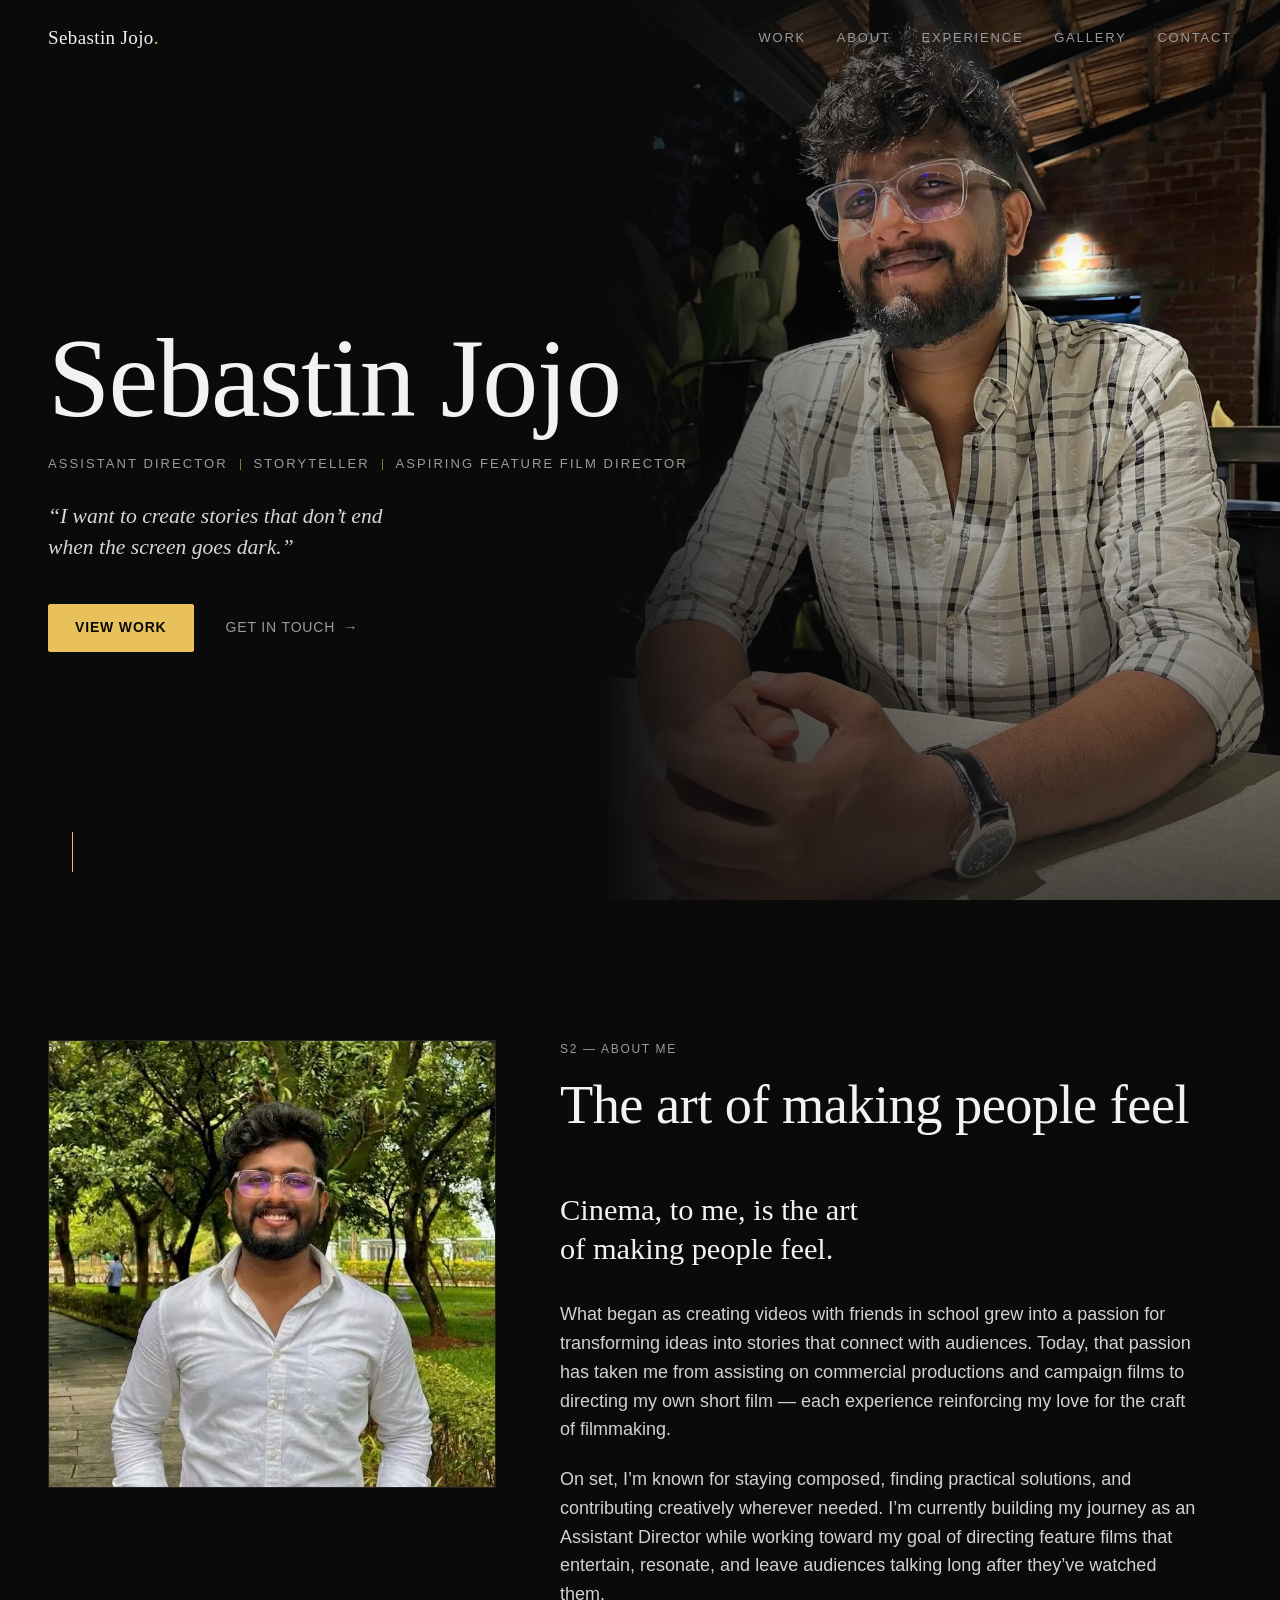
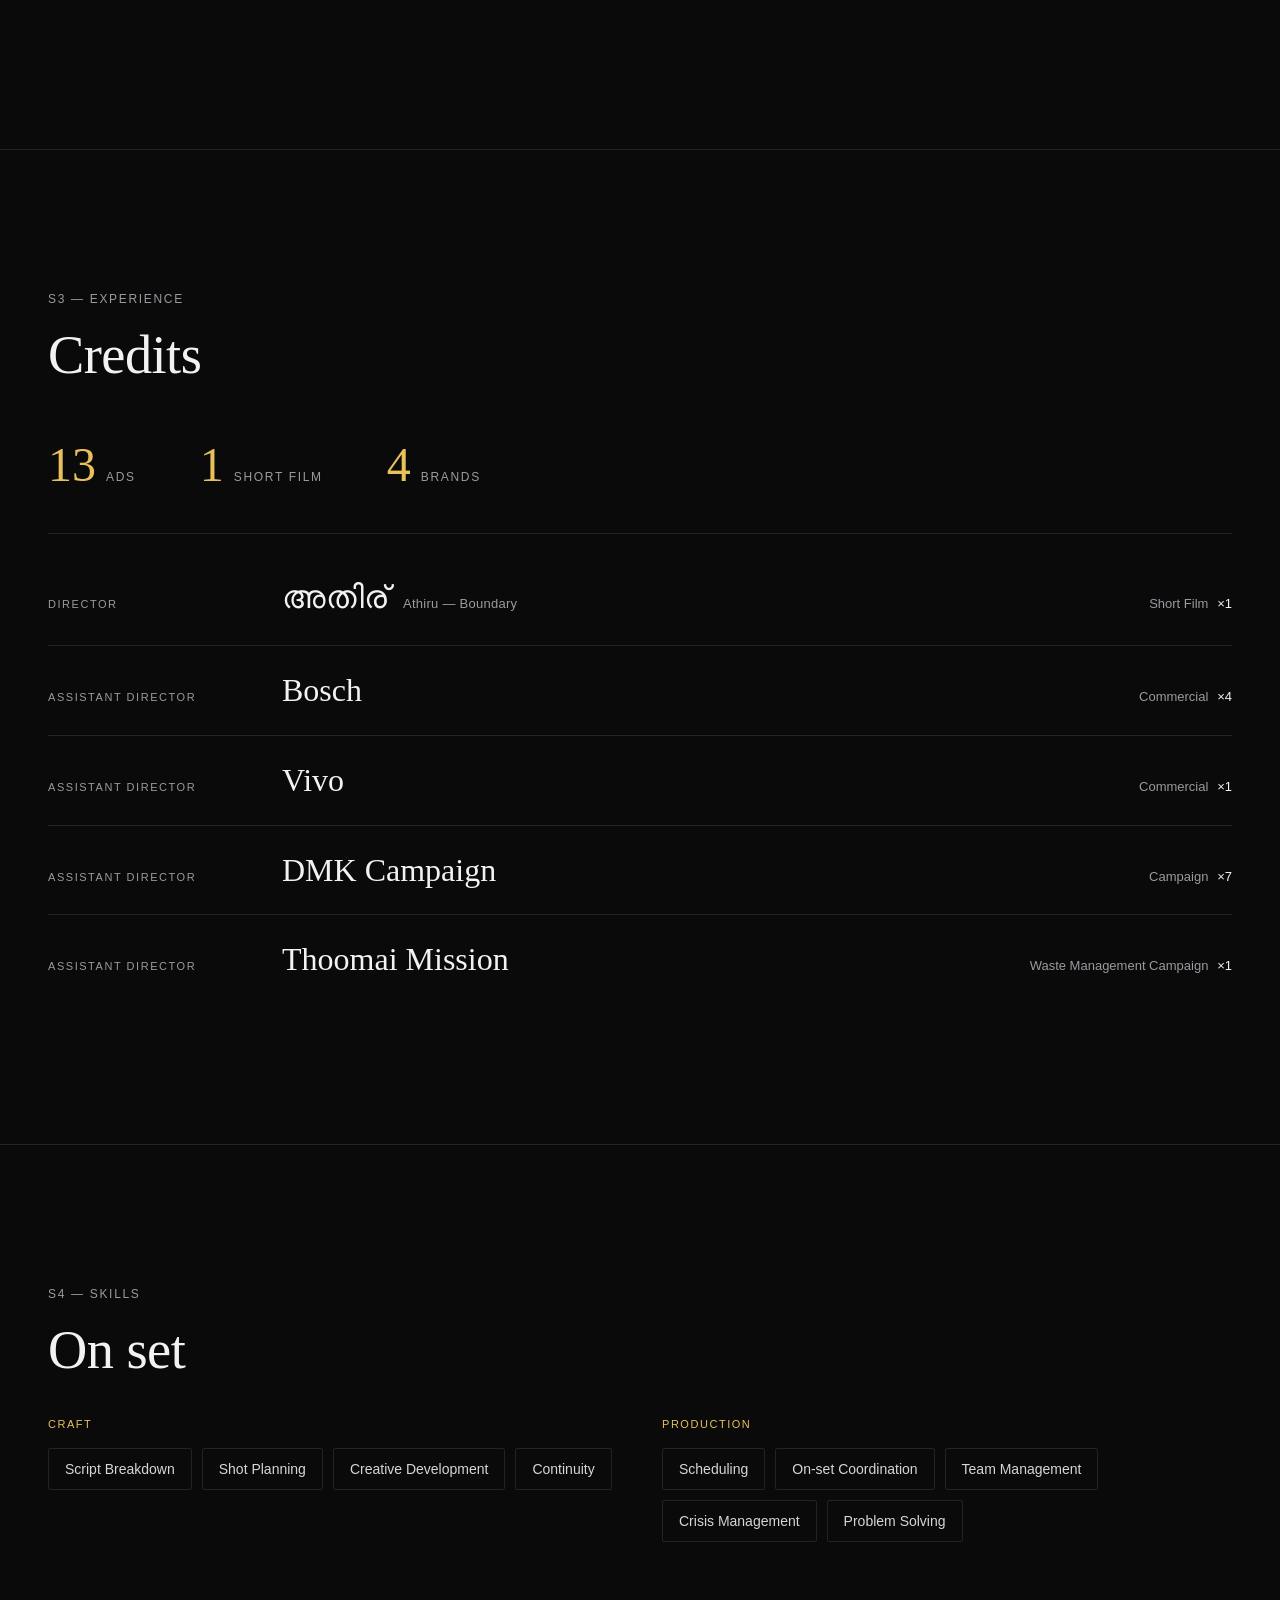
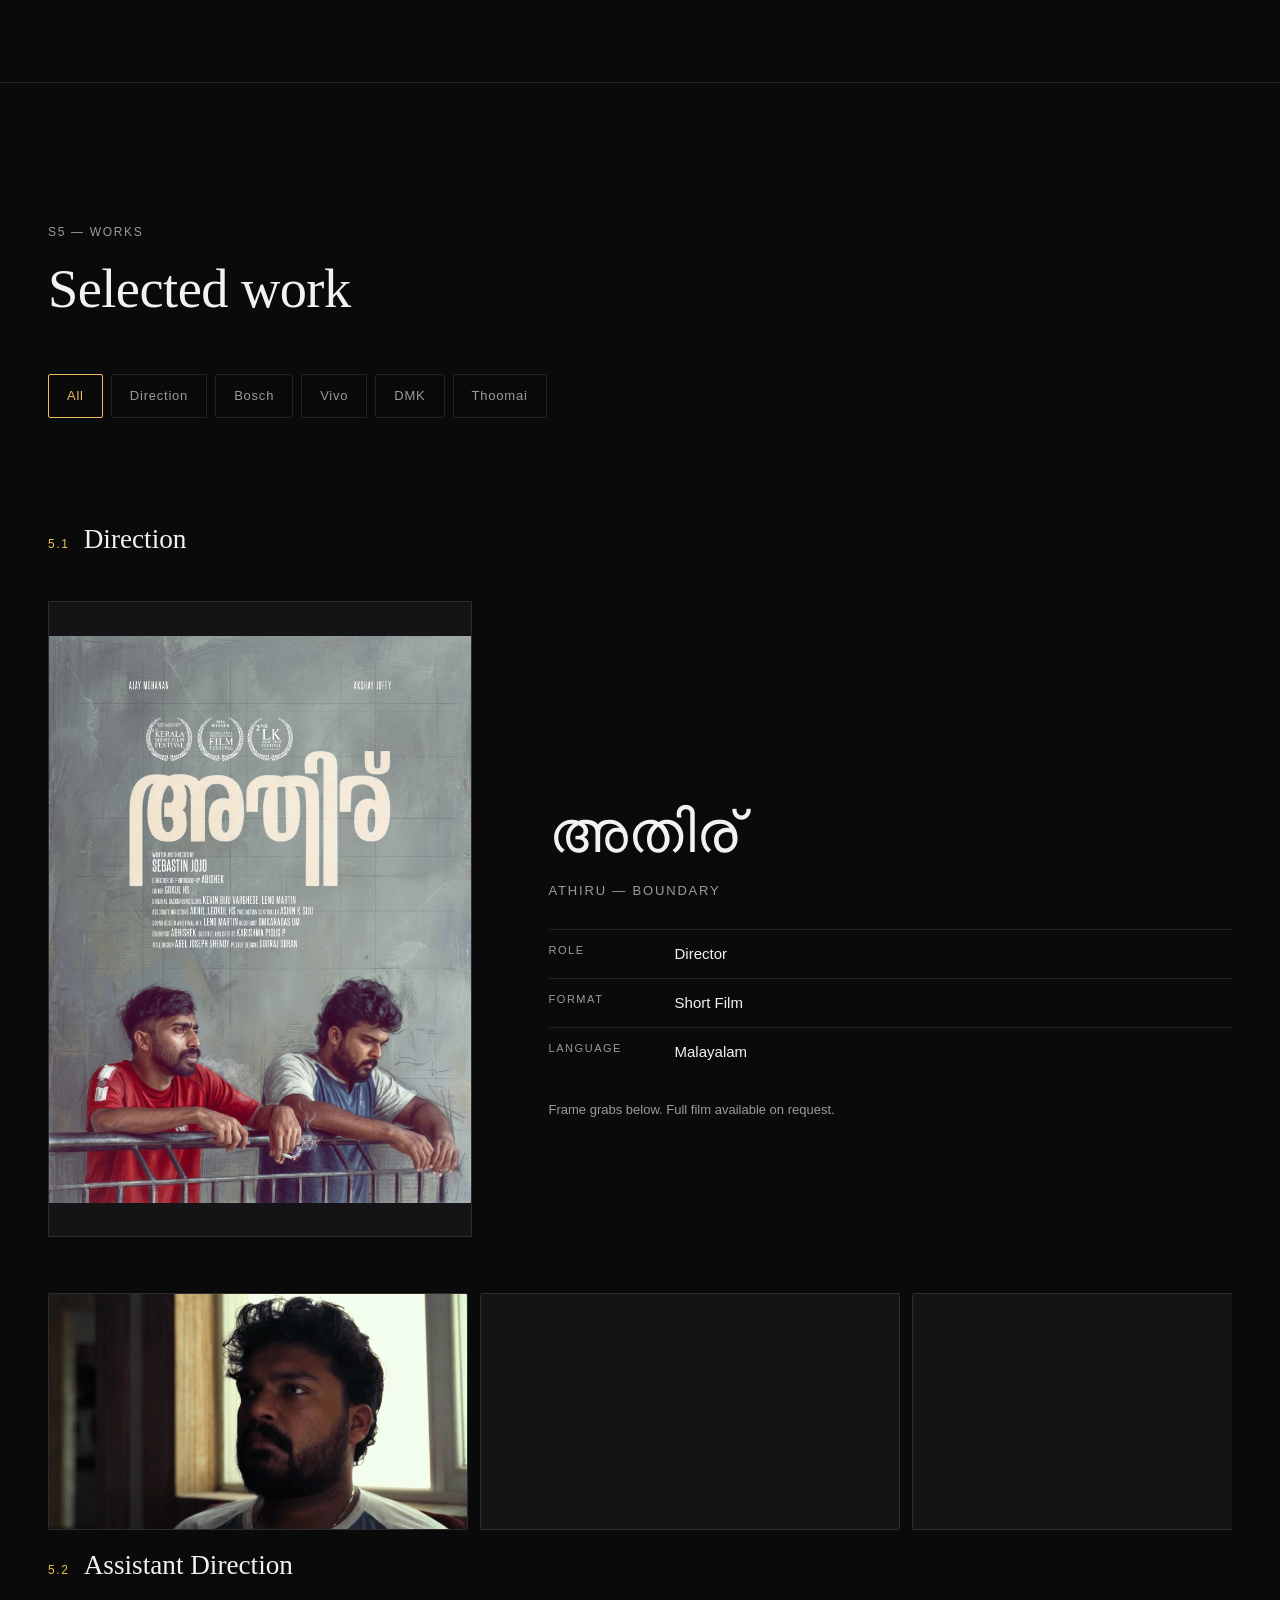
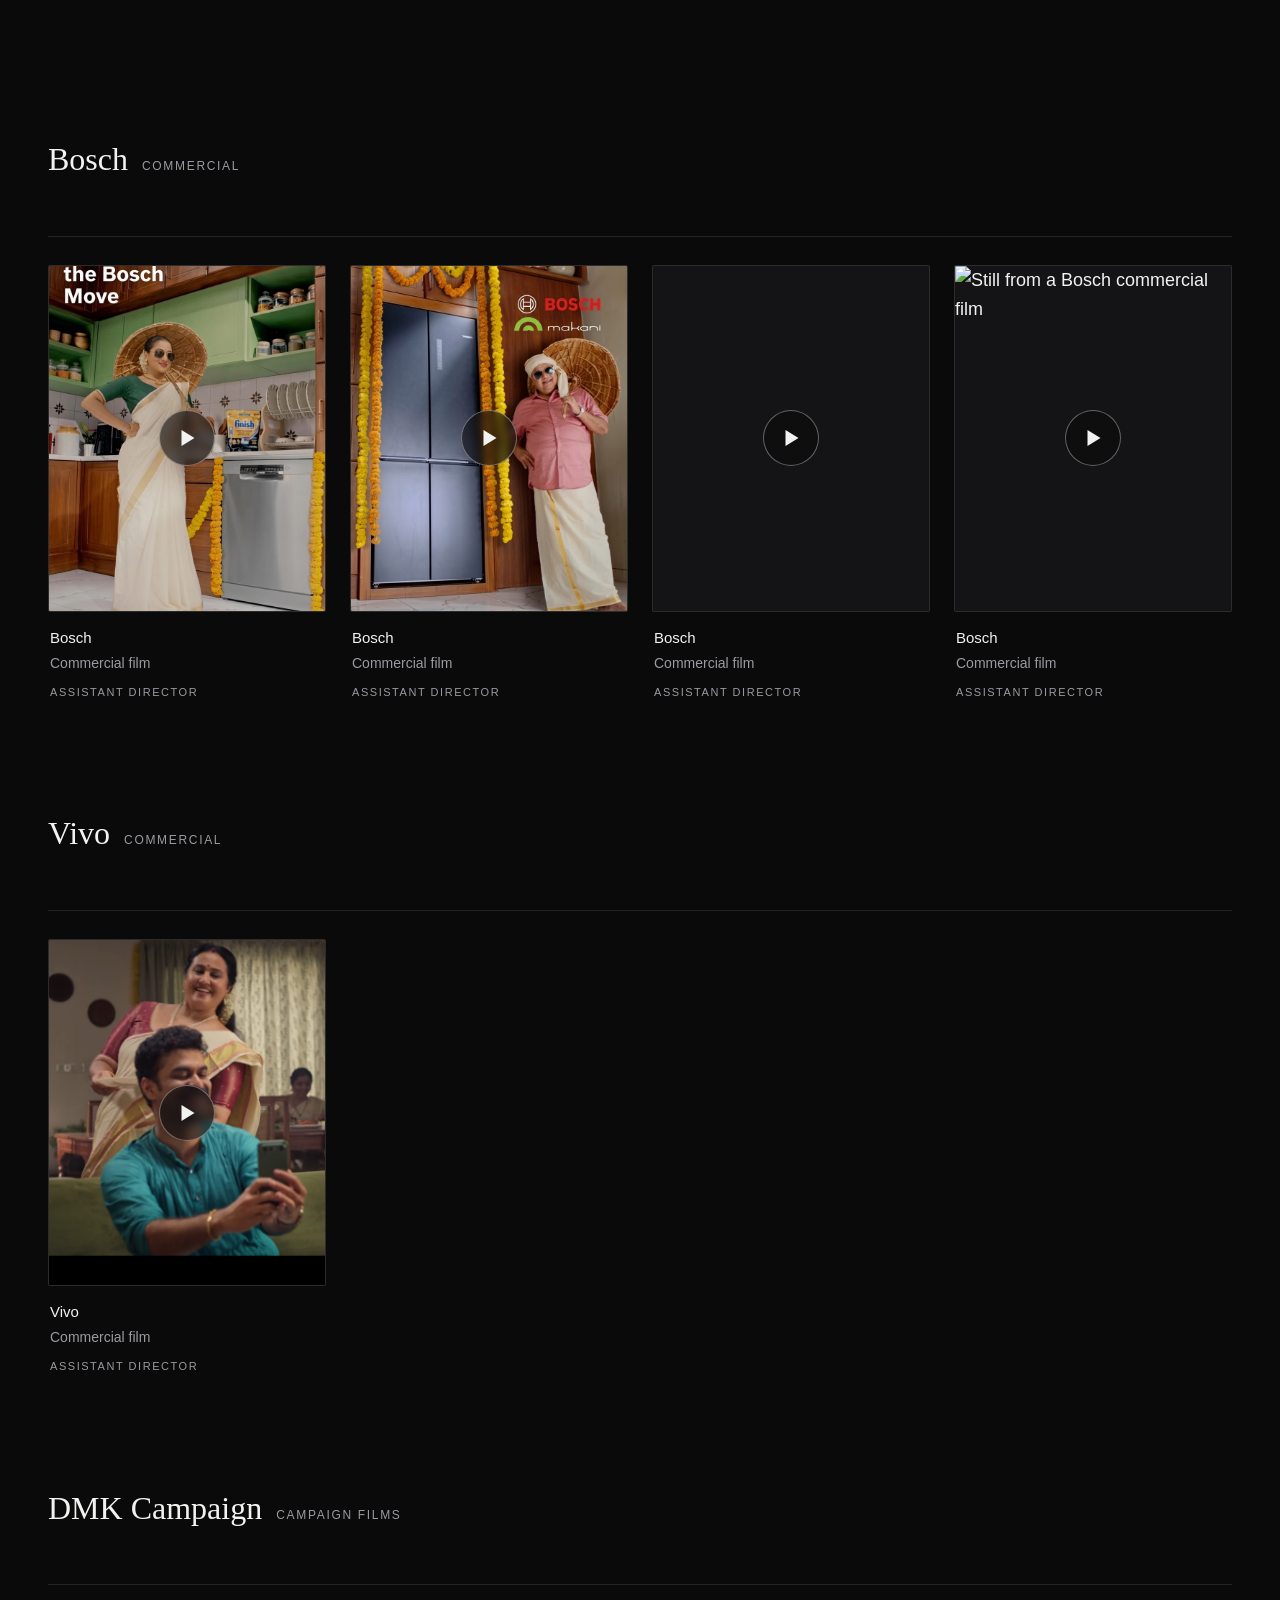
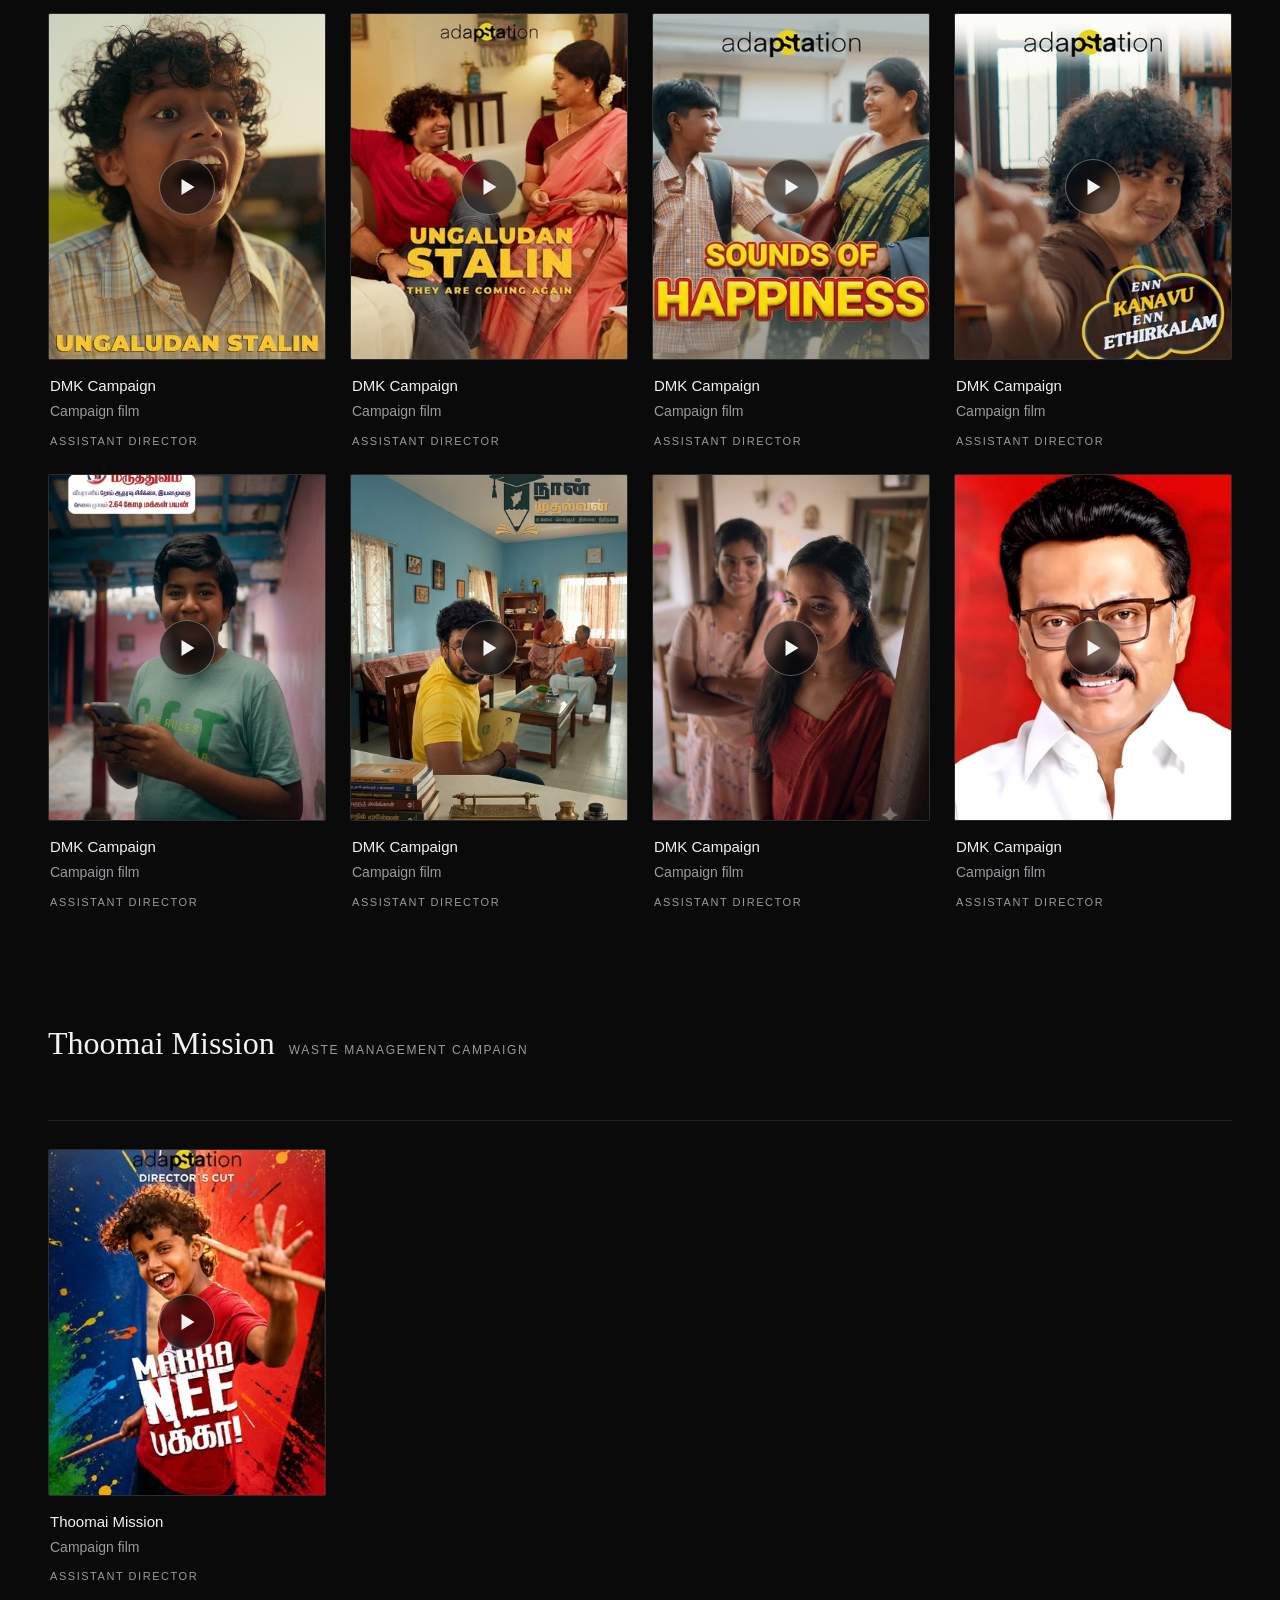
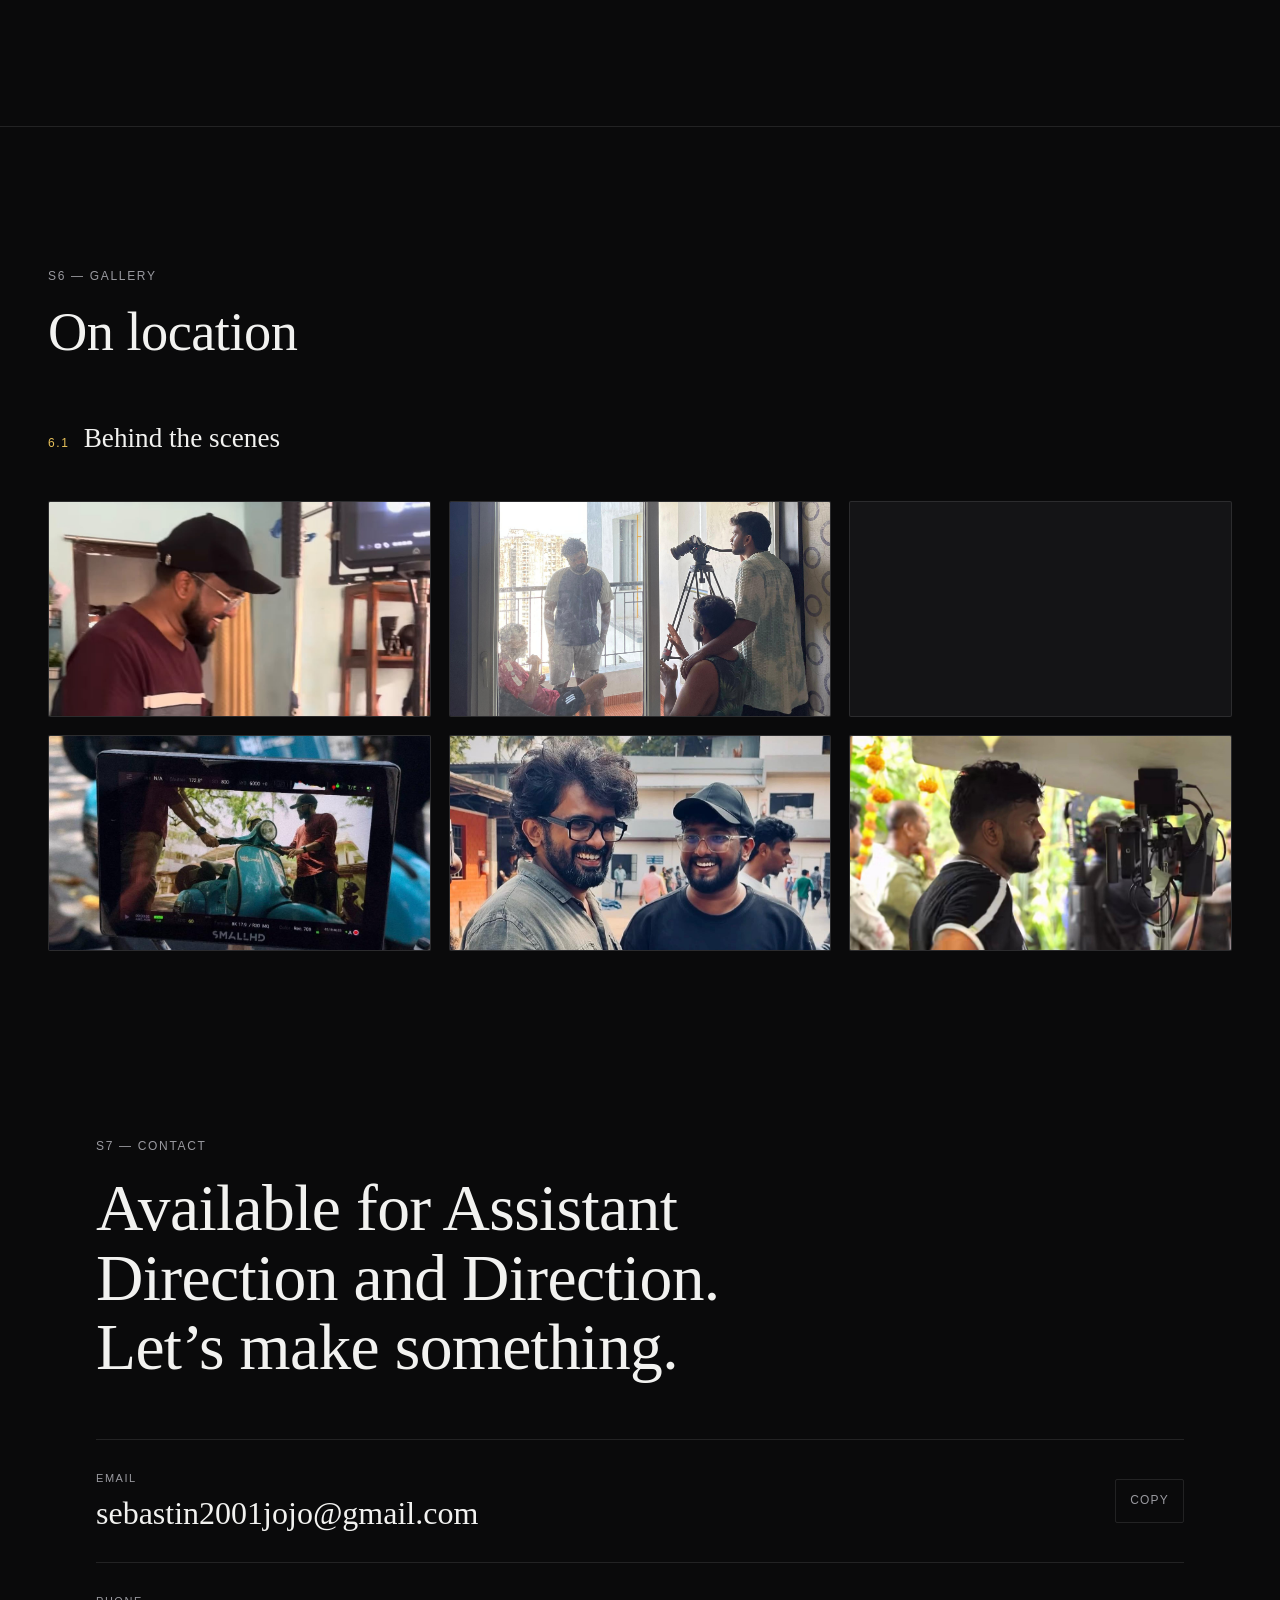
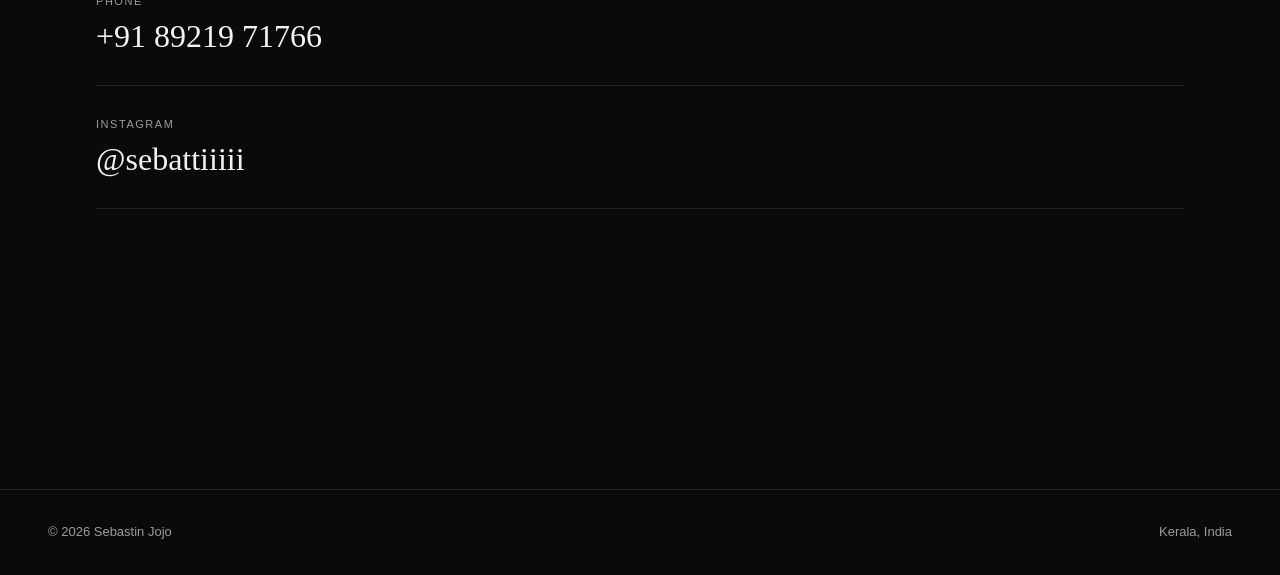
==== index.html @ 7d898984 "first commit" ====
<!DOCTYPE html>
<html lang="en" class="no-js">
<head>
<meta charset="utf-8">
<meta name="viewport" content="width=device-width, initial-scale=1">

<!-- ============================================================
     SEO + SHARING  (PRD §10)
     Replace https://sebastinjojo.com/ everywhere below once the
     domain is live (Q6). It appears in: canonical, og:url,
     twitter:url, JSON-LD url, and sitemap.xml.
     ============================================================ -->
<title>Sebastin Jojo — Assistant Director &amp; Filmmaker</title>
<meta name="description" content="Sebastin Jojo is an Assistant Director and storyteller. Commercial and campaign films for Bosch, Vivo, DMK and Thoomai Mission, plus the Malayalam short film Athiru.">
<link rel="canonical" href="https://sebastinjojo.com/">

<meta property="og:type" content="profile">
<meta property="og:title" content="Sebastin Jojo — Assistant Director &amp; Filmmaker">
<meta property="og:description" content="Assistant Director and storyteller. Commercials for Bosch and Vivo, campaign films for DMK and Thoomai Mission, and the short film Athiru.">
<meta property="og:url" content="https://sebastinjojo.com/">
<meta property="og:image" content="https://sebastinjojo.com/assets/og-image.jpg">
<meta property="og:image:width" content="1200">
<meta property="og:image:height" content="630">
<meta property="og:image:alt" content="Sebastin Jojo — Assistant Director, Storyteller, Aspiring Feature Film Director">
<meta property="og:locale" content="en_IN">
<meta property="profile:first_name" content="Sebastin">
<meta property="profile:last_name" content="Jojo">

<meta name="twitter:card" content="summary_large_image">
<meta name="twitter:title" content="Sebastin Jojo — Assistant Director &amp; Filmmaker">
<meta name="twitter:description" content="Assistant Director and storyteller. Commercials for Bosch and Vivo, campaign films for DMK and Thoomai Mission, and the short film Athiru.">
<meta name="twitter:image" content="https://sebastinjojo.com/assets/og-image.jpg">

<meta name="theme-color" content="#0A0A0B">
<link rel="icon" href="assets/favicon.svg" type="image/svg+xml">
<link rel="apple-touch-icon" href="assets/apple-touch-icon.png">

<!-- LCP: the hero portrait is preloaded in its smallest useful form.
     imagesrcset mirrors the <picture> below exactly. -->
<link rel="preload" as="image" type="image/avif"
      href="assets/img/hero/portrait-640.avif"
      imagesrcset="assets/img/hero/portrait-640.avif 640w, assets/img/hero/portrait-1000.avif 1000w, assets/img/hero/portrait-1280.avif 1280w"
      imagesizes="(min-width: 1024px) 52vw, 100vw"
      fetchpriority="high">

<!-- ============================================================
     CRITICAL CSS — first screen only (PRD §9).
     Everything else lives in css/style.css and is loaded without
     blocking render. Do not add page styling here.
     ============================================================ -->
<style>
:root{
  --bg:#0A0A0B; --surface:#141416; --text:#F2F2F0; --text-muted:#8A8A8F;
  --accent:#E8C15A; --rule:rgba(255,255,255,.10); --radius:2px;
  --gutter:clamp(20px,5vw,48px); --maxw:1320px; --header-h:64px;
  --font-display:"Iowan Old Style","Palatino Linotype","Palatino",P052,Georgia,"Times New Roman",serif;
  --font-body:-apple-system,BlinkMacSystemFont,"Segoe UI",Roboto,"Helvetica Neue",Arial,sans-serif;
  --font-ml:"Noto Sans Malayalam","Manjari","Nirmala UI","Malayalam Sangam MN",sans-serif;
  --ease:cubic-bezier(.16,1,.3,1);
}
@media (min-width:1024px){ :root{ --header-h:76px; } }
*,*::before,*::after{box-sizing:border-box}
html{-webkit-text-size-adjust:100%;scroll-behavior:smooth}
body{margin:0;background:var(--bg);color:var(--text);font-family:var(--font-body);
  font-size:17px;line-height:1.6;-webkit-font-smoothing:antialiased;overflow-x:hidden}
@media (min-width:1024px){body{font-size:18px}}
img{display:block;max-width:100%;height:auto}
a{color:inherit}
h1,h2,h3,p,figure,ul,ol{margin:0}
:where(a,button,summary,[tabindex]):focus-visible{outline:2px solid var(--accent);outline-offset:2px;border-radius:var(--radius)}
.container{width:100%;max-width:var(--maxw);margin-inline:auto;padding-inline:var(--gutter)}
.skip{position:absolute;left:-9999px;top:0;z-index:100;background:var(--accent);color:#000;
  padding:12px 18px;font-weight:600}
.skip:focus{left:8px;top:8px}

.site-header{position:fixed;inset:0 0 auto;z-index:60;height:var(--header-h);
  display:flex;align-items:center;transition:background-color .3s var(--ease),border-color .3s var(--ease)}
.site-header::after{content:"";position:absolute;inset:auto 0 0;height:1px;background:transparent;transition:background-color .3s var(--ease)}
.site-header.is-stuck{background:rgba(10,10,11,.78);-webkit-backdrop-filter:blur(14px);backdrop-filter:blur(14px)}
.site-header.is-stuck::after{background:var(--rule)}
.site-header .container{display:flex;align-items:center;justify-content:space-between;gap:16px}
.brand{font-family:var(--font-display);font-size:19px;letter-spacing:.02em;text-decoration:none;
  white-space:nowrap;display:inline-flex;align-items:center;min-height:44px}
.brand span{color:var(--accent)}
.nav__list{display:none}
.nav-toggle{display:inline-flex;align-items:center;justify-content:center;width:44px;height:44px;
  margin-right:-10px;background:none;border:0;color:inherit;cursor:pointer}
.nav-toggle rect{fill:currentColor;transition:transform .3s var(--ease),opacity .2s linear;transform-origin:center}
@media (min-width:768px){
  .nav-toggle{display:none}
  .nav__list{display:flex;gap:clamp(18px,2.4vw,36px);list-style:none;padding:0}
  /* padding-block gives a 44px touch target on tablets without
     changing how the link looks */
  .nav__link{position:relative;display:inline-flex;align-items:center;min-height:44px;
    text-decoration:none;font-size:13px;letter-spacing:.14em;
    text-transform:uppercase;color:var(--text-muted);padding:13px 0;transition:color .25s var(--ease)}
  .nav__link:hover,.nav__link.is-active{color:var(--text)}
  .nav__link::after{content:"";position:absolute;left:0;right:0;bottom:11px;height:1px;
    background:var(--accent);transform:scaleX(0);transform-origin:left;transition:transform .3s var(--ease)}
  .nav__link.is-active::after{transform:scaleX(1)}
}

.hero{position:relative;isolation:isolate}
.hero__media{position:absolute;inset:0;z-index:-1;overflow:hidden}
.hero__media img{width:100%;height:100%;object-fit:cover;object-position:52% 16%}
.hero__scrim{position:absolute;inset:0;
  background:linear-gradient(to bottom,rgba(10,10,11,.72) 0%,rgba(10,10,11,.30) 34%,rgba(10,10,11,.86) 74%,var(--bg) 100%)}
.hero__inner{position:relative;min-height:100vh;min-height:100svh;
  display:flex;flex-direction:column;justify-content:flex-end;
  padding-block:calc(var(--header-h) + 40px) clamp(84px,16vh,132px)}
/* The vh term caps the name on short viewports — 11vw of a landscape phone
   is ~93px, which pushes the CTAs off the bottom of a 390px-tall screen. */
.hero__name{font-family:var(--font-display);font-weight:400;line-height:.98;
  font-size:clamp(2.75rem,min(11vw,15vh),7rem);letter-spacing:-.015em;text-wrap:balance}
/* Three roles do not fit on one line inside the hero's text column at most
   widths, and a wrapped separator always looks like a mistake. So they stack
   as a title card until there is genuinely room for the inline rules. */
.hero__role{margin-top:20px;font-size:clamp(11px,2.6vw,13px);letter-spacing:.16em;
  text-transform:uppercase;color:var(--text-muted);
  display:flex;flex-direction:column;gap:.45em}
.hero__role span{display:inline-flex;align-items:center;white-space:nowrap}
@media (min-width:1200px){
  .hero__role{flex-direction:row;align-items:center;gap:.95em}
  .hero__role span + span::before{content:"";width:1px;height:.9em;
    background:var(--accent);opacity:.6;margin-right:.95em}
}
.hero__quote{margin-top:26px;max-width:34ch;font-family:var(--font-display);font-style:italic;
  font-size:clamp(1.05rem,3.4vw,1.35rem);line-height:1.45;color:rgba(242,242,240,.88)}
/* The full-bleed treatment above needs a tall viewport — cropping a 3:4
   portrait into a short landscape box lands on the dark ceiling and the hero
   reads as a black screen. So the two-column split takes over whenever the
   viewport is landscape-ish, not only at desktop widths. */
@media (min-width:1024px), (min-width:640px) and (min-aspect-ratio:1/1){
  .hero__media{left:47%;top:0;bottom:0;right:0}
  .hero__media img{object-position:50% 12%}
  .hero__scrim{background:linear-gradient(to right,var(--bg) 0%,rgba(10,10,11,.55) 18%,rgba(10,10,11,0) 62%),
    linear-gradient(to bottom,rgba(10,10,11,.55) 0%,rgba(10,10,11,0) 30%,rgba(10,10,11,.75) 100%)}
  .hero__inner{justify-content:center;padding-block:var(--header-h) 0}
  .hero__text{max-width:min(46vw,640px)}
}
/* Landscape phones: tighten the vertical rhythm so the CTAs stay on screen */
@media (max-height:520px) and (min-aspect-ratio:1/1){
  .hero__role{margin-top:12px}
  .hero__quote{margin-top:14px}
  .hero__cta{margin-top:18px}
}
</style>

<link rel="preload" as="style" href="css/style.css" onload="this.onload=null;this.rel='stylesheet'">
<noscript><link rel="stylesheet" href="css/style.css"></noscript>
<script>document.documentElement.classList.remove('no-js');</script>

<!-- JSON-LD Person schema (PRD SEO-5) -->
<script type="application/ld+json">
{
  "@context": "https://schema.org",
  "@type": "Person",
  "name": "Sebastin Jojo",
  "jobTitle": "Assistant Director",
  "description": "Assistant Director, storyteller and aspiring feature film director working across commercials, campaign films and short fiction.",
  "url": "https://sebastinjojo.com/",
  "image": "https://sebastinjojo.com/assets/og-image.jpg",
  "email": "mailto:sebastin2001jojo@gmail.com",
  "telephone": "+91-89219-71766",
  "address": { "@type": "PostalAddress", "addressRegion": "Kerala", "addressCountry": "IN" },
  "knowsLanguage": ["en", "ml"],
  "sameAs": ["https://www.instagram.com/sebattiiiii"],
  "knowsAbout": ["Filmmaking", "Assistant Direction", "Script Breakdown", "Shot Planning", "Continuity"]
}
</script>
</head>

<body>
<a class="skip" href="#main">Skip to content</a>

<!-- ================= HEADER / NAV (PRD §4) ================= -->
<header class="site-header" id="header">
  <div class="container">
    <a class="brand" href="#home">Sebastin Jojo<span>.</span></a>

    <nav id="nav" aria-label="Primary">
      <ul class="nav__list">
        <li><a class="nav__link" href="#works">Work</a></li>
        <li><a class="nav__link" href="#about">About</a></li>
        <li><a class="nav__link" href="#experience">Experience</a></li>
        <li><a class="nav__link" href="#gallery">Gallery</a></li>
        <li><a class="nav__link" href="#contact">Contact</a></li>
      </ul>
    </nav>

    <button class="nav-toggle" id="nav-toggle" aria-expanded="false" aria-controls="nav-overlay" aria-label="Open menu">
      <svg width="24" height="16" viewBox="0 0 24 16" aria-hidden="true" focusable="false">
        <rect class="bar bar--1" y="0" width="24" height="1.5"></rect>
        <rect class="bar bar--2" y="7.25" width="24" height="1.5"></rect>
        <rect class="bar bar--3" y="14.5" width="24" height="1.5"></rect>
      </svg>
    </button>
  </div>
</header>

<!-- Mobile full-screen menu (PRD §4, < 768px) -->
<div class="nav-overlay" id="nav-overlay" hidden>
  <nav aria-label="Mobile">
    <ul>
      <li><a href="#works">Work</a></li>
      <li><a href="#about">About</a></li>
      <li><a href="#experience">Experience</a></li>
      <li><a href="#skills">Skills</a></li>
      <li><a href="#gallery">Gallery</a></li>
      <li><a href="#contact">Contact</a></li>
    </ul>
  </nav>
  <div class="nav-overlay__foot">
    <a href="tel:+918921971766">+91 89219 71766</a>
    <a href="https://www.instagram.com/sebattiiiii" target="_blank" rel="noopener noreferrer">Instagram</a>
  </div>
</div>

<main id="main">

<!-- ======================= S1 — HERO ======================= -->
<section class="hero" id="home" aria-labelledby="hero-name">
  <div class="hero__media">
    <picture>
      <source type="image/avif"
              srcset="assets/img/hero/portrait-640.avif 640w, assets/img/hero/portrait-1000.avif 1000w, assets/img/hero/portrait-1280.avif 1280w"
              sizes="(min-width: 1024px) 52vw, 100vw">
      <source type="image/webp"
              srcset="assets/img/hero/portrait-640.webp 640w, assets/img/hero/portrait-1000.webp 1000w, assets/img/hero/portrait-1280.webp 1280w"
              sizes="(min-width: 1024px) 52vw, 100vw">
      <img src="assets/img/hero/portrait-1000.jpg"
           srcset="assets/img/hero/portrait-640.jpg 640w, assets/img/hero/portrait-1000.jpg 1000w, assets/img/hero/portrait-1280.jpg 1280w"
           sizes="(min-width: 1024px) 52vw, 100vw"
           width="1280" height="1707" fetchpriority="high" decoding="async"
           alt="Portrait of Sebastin Jojo">
    </picture>
    <div class="hero__scrim"></div>
  </div>

  <div class="container hero__inner">
    <div class="hero__text">
      <h1 class="hero__name" id="hero-name">Sebastin Jojo</h1>
      <p class="hero__role"><span>Assistant Director</span><span>Storyteller</span><span>Aspiring Feature Film Director</span></p>
      <p class="hero__quote">&ldquo;I want to create stories that don&rsquo;t end when the screen goes dark.&rdquo;</p>
      <div class="hero__cta">
        <a class="btn" href="#works">View Work</a>
        <a class="link-arrow" href="#contact">Get in touch</a>
      </div>
    </div>
  </div>

  <a class="hero__cue" href="#about" aria-label="Scroll to About">
    <span class="hero__cue-line"></span>
  </a>
</section>

<!-- ======================= S2 — ABOUT ======================= -->
<section class="section section--about" id="about" aria-labelledby="about-title">
  <div class="container about">
    <div class="about__media reveal">
      <figure>
        <picture>
          <source type="image/avif" srcset="assets/img/about/sebu.avif 600w, assets/img/about/sebu.avif 900w" sizes="(min-width: 1024px) 34vw, 100vw">
          <source type="image/webp" srcset="assets/img/about/sebu.webp 600w, assets/img/about/sebu.webp 900w" sizes="(min-width: 1024px) 34vw, 100vw">
          <img src="assets/img/about/sebu.jpeg"
               srcset="assets/img/about/sebu.jpeg 600w, assets/img/about/sebu.jpeg 900w"
               sizes="(min-width: 1024px) 34vw, 100vw"
               width="900" height="1125" loading="lazy" decoding="async"
               alt="Sebastin Jojo, Assistant Director">
        </picture>
      </figure>
    </div>

    <div class="about__body">
      <p class="label reveal">S2 &mdash; About me</p>
      <h2 class="section__title reveal" id="about-title">The art of making people feel</h2>
      <p class="about__lead reveal">Cinema, to me, is the art of making people feel.</p>
      <div class="prose reveal">
        <p>What began as creating videos with friends in school grew into a passion for transforming ideas into stories that connect with audiences. Today, that passion has taken me from assisting on commercial productions and campaign films to directing my own short film &mdash; each experience reinforcing my love for the craft of filmmaking.</p>
        <p>On set, I&rsquo;m known for staying composed, finding practical solutions, and contributing creatively wherever needed. I&rsquo;m currently building my journey as an Assistant Director while working toward my goal of directing feature films that entertain, resonate, and leave audiences talking long after they&rsquo;ve watched them.</p>
      </div>
    </div>
  </div>
</section>

<!-- ===================== S3 — EXPERIENCE ===================== -->
<section class="section" id="experience" aria-labelledby="experience-title">
  <div class="container">
    <p class="label reveal">S3 &mdash; Experience</p>
    <h2 class="section__title reveal" id="experience-title">Credits</h2>

    <!-- Summary stat strip (S3-R4) — keep in sync with the credits below -->
    <ul class="stats reveal">
      <li class="stat"><span class="stat__num">13</span><span class="stat__label">Ads</span></li>
      <li class="stat"><span class="stat__num">1</span><span class="stat__label">Short film</span></li>
      <li class="stat"><span class="stat__num">4</span><span class="stat__label">Brands</span></li>
    </ul>

    <ol class="credits reveal">

      <!-- CREDIT ROW — copy this whole <li> to add a new credit -->
      <li class="credit">
        <a class="credit__row" href="#work-athiru">
          <span class="credit__role">Director</span>
          <span class="credit__project">
            <span lang="ml" class="ml">അതിര്</span>
            <span class="credit__alt">Athiru &mdash; Boundary</span>
          </span>
          <span class="credit__meta">Short Film <b>&times;1</b></span>
        </a>
      </li>
      <!-- /CREDIT ROW -->

      <li class="credit">
        <a class="credit__row" href="#client-bosch">
          <span class="credit__role">Assistant Director</span>
          <span class="credit__project">Bosch</span>
          <span class="credit__meta">Commercial <b>&times;4</b></span>
        </a>
      </li>

      <li class="credit">
        <a class="credit__row" href="#client-vivo">
          <span class="credit__role">Assistant Director</span>
          <span class="credit__project">Vivo</span>
          <span class="credit__meta">Commercial <b>&times;1</b></span>
        </a>
      </li>

      <li class="credit">
        <a class="credit__row" href="#client-dmk">
          <span class="credit__role">Assistant Director</span>
          <span class="credit__project">DMK Campaign</span>
          <span class="credit__meta">Campaign <b>&times;7</b></span>
        </a>
      </li>

      <li class="credit">
        <a class="credit__row" href="#client-thoomai">
          <span class="credit__role">Assistant Director</span>
          <span class="credit__project">Thoomai Mission</span>
          <span class="credit__meta">Waste Management Campaign <b>&times;1</b></span>
        </a>
      </li>

    </ol>
  </div>
</section>

<!-- ======================= S4 — SKILLS ======================= -->
<section class="section section--skills" id="skills" aria-labelledby="skills-title">
  <div class="container">
    <p class="label reveal">S4 &mdash; Skills</p>
    <h2 class="section__title reveal" id="skills-title">On set</h2>

    <div class="skills">
      <div class="skills__group reveal">
        <h3 class="skills__label">Craft</h3>
        <ul class="chips">
          <li class="chip" style="--i:0">Script Breakdown</li>
          <li class="chip" style="--i:1">Shot Planning</li>
          <li class="chip" style="--i:2">Creative Development</li>
          <li class="chip" style="--i:3">Continuity</li>
        </ul>
      </div>
      <div class="skills__group reveal">
        <h3 class="skills__label">Production</h3>
        <ul class="chips">
          <li class="chip" style="--i:0">Scheduling</li>
          <li class="chip" style="--i:1">On-set Coordination</li>
          <li class="chip" style="--i:2">Team Management</li>
          <li class="chip" style="--i:3">Crisis Management</li>
          <li class="chip" style="--i:4">Problem Solving</li>
        </ul>
      </div>
    </div>
  </div>
</section>

<!-- ======================== S5 — WORKS ======================== -->
<section class="section section--works" id="works" aria-labelledby="works-title">
  <div class="container">
    <p class="label reveal">S5 &mdash; Works</p>
    <h2 class="section__title reveal" id="works-title">Selected work</h2>

    <!-- Filters (S5-R13). Each chip targets [data-client] blocks below. -->
    <div class="filters reveal" role="group" aria-label="Filter work by client">
      <button class="filter is-active" type="button" data-filter="all" aria-pressed="true">All</button>
      <button class="filter" type="button" data-filter="direction" aria-pressed="false">Direction</button>
      <button class="filter" type="button" data-filter="bosch" aria-pressed="false">Bosch</button>
      <button class="filter" type="button" data-filter="vivo" aria-pressed="false">Vivo</button>
      <button class="filter" type="button" data-filter="dmk" aria-pressed="false">DMK</button>
      <button class="filter" type="button" data-filter="thoomai" aria-pressed="false">Thoomai</button>
    </div>
    <p class="filters__status" id="filter-status" role="status" aria-live="polite"></p>
  </div>

  <!-- ------------------- 5.1 DIRECTION ------------------- -->
  <div class="work-block" data-client="direction" id="work-athiru">
    <div class="container">
      <h3 class="subhead reveal"><span class="subhead__num">5.1</span> Direction</h3>

      <div class="feature reveal">
        <figure class="feature__poster">
          <!-- Poster is a 2:3 film poster and is never cropped (S5-R2).
               Replace athiru-poster.svg with athiru-poster.jpg (800×1200). -->
          <img src="assets/img/athiru/athiru-fl-poster.jpg" width="800" height="1200"
               loading="lazy" decoding="async"
               alt="Poster for the short film Athiru, directed by Sebastin Jojo">
        </figure>

        <div class="feature__body">
          <h4 class="feature__title">
            <span lang="ml" class="ml">അതിര്</span>
            <span class="feature__alt">Athiru &mdash; Boundary</span>
          </h4>

          <dl class="meta">
            <div class="meta__row"><dt>Role</dt><dd>Director</dd></div>
            <div class="meta__row"><dt>Format</dt><dd>Short Film</dd></div>
            <div class="meta__row"><dt>Language</dt><dd>Malayalam</dd></div>
            <!-- TODO (PRD Q2 — blocking): uncomment and fill once confirmed.
            <div class="meta__row"><dt>Year</dt><dd>2025</dd></div>
            <div class="meta__row"><dt>Runtime</dt><dd>14 min</dd></div>
            <div class="meta__row"><dt>Genre</dt><dd>Drama</dd></div>
            -->
          </dl>

          <!-- TODO (PRD Q2 — blocking): one or two sentence logline.
          <p class="feature__logline">A one-sentence logline goes here.</p>
          -->

          <!-- TODO (PRD Q3): if a trailer exists, this becomes the lead element.
               Swap data-id for the YouTube id and delete hidden.
          <button class="btn" type="button" data-lightbox="video" data-platform="youtube"
                  data-id="YOUTUBE_ID" data-title="Athiru — trailer">Watch the trailer</button>
          -->

          <p class="feature__note">Frame grabs below. Full film available on request.</p>
        </div>
      </div>

      <!-- Frame-grab filmstrip (S5-R4): native scroll-snap, no JS library.
           These same files are reused by the Gallery (S6-R7) — do not duplicate. -->
      <div class="filmstrip reveal" role="region" aria-label="Frame grabs from Athiru" tabindex="0">
        <!-- FRAME GRAB — copy this whole <button> to add another -->
        <button class="grab" type="button" data-lightbox="image" data-group="grabs"
                data-full="assets/img/athiru/athiru-fl-poster.jpg"
                data-caption="Frame grab from Athiru">
          <img src="assets/img/athiru/athiru-grab-1.jpg" width="1200" height="675"
               loading="lazy" decoding="async" alt="Frame grab from the short film Athiru">
        </button>
        <!-- /FRAME GRAB -->
        <button class="grab" type="button" data-lightbox="image" data-group="grabs" data-full="assets/img/athiru/athiru-grab-2.jpg" data-caption="Frame grab from Athiru"><img src="assets/img/athiru/athiru-grab-2.jpg" width="1200" height="675" loading="lazy" decoding="async" alt="Frame grab from the short film Athiru"></button>
        
        <button class="grab" type="button" data-lightbox="image" data-group="grabs" data-full="assets/img/athiru/athiru-grab-5.jpg" data-caption="Frame grab from Athiru"><img src="assets/img/athiru/athiru-grab-5.jpg" width="1200" height="675" loading="lazy" decoding="async" alt="Frame grab from the short film Athiru"></button>
        <button class="grab" type="button" data-lightbox="image" data-group="grabs" data-full="assets/img/athiru/athiru-grab-6.jpg" data-caption="Frame grab from Athiru"><img src="assets/img/athiru/athiru-grab-6.jpg" width="1200" height="675" loading="lazy" decoding="async" alt="Frame grab from the short film Athiru"></button>
        <button class="grab" type="button" data-lightbox="image" data-group="grabs" data-full="assets/img/athiru/athiru-grab-7.jpg" data-caption="Frame grab from Athiru"><img src="assets/img/athiru/athiru-grab-7.jpg" width="1200" height="675" loading="lazy" decoding="async" alt="Frame grab from the short film Athiru"></button>
        <button class="grab" type="button" data-lightbox="image" data-group="grabs" data-full="assets/img/athiru/athiru-grab-8.jpg" data-caption="Frame grab from Athiru"><img src="assets/img/athiru/athiru-grab-8.jpg" width="1200" height="675" loading="lazy" decoding="async" alt="Frame grab from the short film Athiru"></button>
        <button class="grab" type="button" data-lightbox="image" data-group="grabs" data-full="assets/img/athiru/athiru-grab-4.jpg" data-caption="Frame grab from Athiru"><img src="assets/img/athiru/athiru-grab-4.jpg" width="1200" height="675" loading="lazy" decoding="async" alt="Frame grab from the short film Athiru"></button>
        <button class="grab" type="button" data-lightbox="image" data-group="grabs" data-full="assets/img/athiru/athiru-grab-3.jpg" data-caption="Frame grab from Athiru"><img src="assets/img/athiru/athiru-grab-3.jpg" width="1200" height="675" loading="lazy" decoding="async" alt="Frame grab from the short film Athiru"></button>
      </div>
    </div>
  </div>

  <!-- --------------- 5.2 ASSISTANT DIRECTION --------------- -->
  <div class="container">
    <h3 class="subhead reveal" id="assistant-direction"><span class="subhead__num">5.2</span> Assistant Direction</h3>
  </div>

  <!-- ===== CLIENT GROUP — Bosch ===== -->
  <div class="work-group" data-client="bosch" id="client-bosch">
    <div class="container">
      <div class="work-group__head reveal">
        <h4 class="work-group__name">Bosch</h4>
        <p class="work-group__type">Commercial</p>
      </div>
      <ul class="work-grid">

        <!-- WORK CARD — copy this whole <li> to add a new one.
             data-platform: instagram | youtube
             data-id:       the reel/post shortcode, or the YouTube video id
             href:          always the real public URL (works with JS off, S5-R14) -->
        <li class="work-card reveal" style="--i:0">
          <a class="work-card__link" href="https://www.instagram.com/reel/Dbatiwgse2q/"
             target="_blank" rel="noopener noreferrer"
             data-lightbox="video" data-platform="instagram" data-id="Dbatiwgse2q"
             data-title="Bosch — commercial film">
            <span class="work-card__media">
              <img src="assets/img/bosch/Bosch1.jpeg" width="1100" height="1350"
                   loading="lazy" decoding="async" alt="Still from a Bosch commercial film">
              <span class="work-card__play" aria-hidden="true"></span>
            </span>
            <span class="work-card__info">
              <span class="work-card__client">Bosch</span>
              <span class="work-card__title">Commercial film</span>
              <span class="work-card__role">Assistant Director</span>
            </span>
          </a>
        </li>
        <li class="work-card reveal" style="--i:0">
          <a class="work-card__link" href="https://www.instagram.com/reels/DcBB24iCiJT/"
             target="_blank" rel="noopener noreferrer"
             data-lightbox="video" data-platform="instagram" data-id="Dbatiwgse2q"
             data-title="Bosch — commercial film">
            <span class="work-card__media">
              <img src="assets/img/bosch/bosch2.jpeg" width="1100" height="1350"
                   loading="lazy" decoding="async" alt="Still from a Bosch commercial film">
              <span class="work-card__play" aria-hidden="true"></span>
            </span>
            <span class="work-card__info">
              <span class="work-card__client">Bosch</span>
              <span class="work-card__title">Commercial film</span>
              <span class="work-card__role">Assistant Director</span>
            </span>
          </a>
        </li>
        <li class="work-card reveal" style="--i:0">
          <a class="work-card__link" href="https://www.instagram.com/reels/Dbf18k7D7qv/"
             target="_blank" rel="noopener noreferrer"
             data-lightbox="video" data-platform="instagram" data-id="Dbatiwgse2q"
             data-title="Bosch — commercial film">
            <span class="work-card__media">
              <img src="assets/img/bosch/bosch3.jpeg" width="1100" height="1350"
                   loading="lazy" decoding="async" alt="Still from a Bosch commercial film">
              <span class="work-card__play" aria-hidden="true"></span>
            </span>
            <span class="work-card__info">
              <span class="work-card__client">Bosch</span>
              <span class="work-card__title">Commercial film</span>
              <span class="work-card__role">Assistant Director</span>
            </span>
          </a>
        </li>
        <li class="work-card reveal" style="--i:0">
          <a class="work-card__link" href="https://www.instagram.com/reels/DbdRK75iKic/"
             target="_blank" rel="noopener noreferrer"
             data-lightbox="video" data-platform="instagram" data-id="Dbatiwgse2q"
             data-title="Bosch — commercial film">
            <span class="work-card__media">
              <img src="assets/img/bosch/bosch4.jpeg" width="1100" height="1350"
                   loading="lazy" decoding="async" alt="Still from a Bosch commercial film">
              <span class="work-card__play" aria-hidden="true"></span>
            </span>
            <span class="work-card__info">
              <span class="work-card__client">Bosch</span>
              <span class="work-card__title">Commercial film</span>
              <span class="work-card__role">Assistant Director</span>
            </span>
          </a>
        </li>
        <!-- /WORK CARD -->

        <!-- PRD Q1 (BLOCKING): the brief lists 4 Bosch films, but 3 of the 4 URLs
             are byte-identical to the Vivo reel (Db5VkSfx8Di) and were therefore
             not published. Paste the 3 correct Bosch reel shortcodes below and
             uncomment. Thumbnails already exist: thumb-bosch-02/03/04.svg
        <li class="work-card reveal" style="--i:1">
          <a class="work-card__link" href="https://www.instagram.com/reel/SHORTCODE/"
             target="_blank" rel="noopener noreferrer"
             data-lightbox="video" data-platform="instagram" data-id="SHORTCODE"
             data-title="Bosch — commercial film">
            <span class="work-card__media">
              <img src="assets/img/works/thumb-bosch-02.svg" width="1080" height="1350" loading="lazy" decoding="async" alt="Still from a Bosch commercial film">
              <span class="work-card__play" aria-hidden="true"></span>
            </span>
            <span class="work-card__info">
              <span class="work-card__client">Bosch</span>
              <span class="work-card__title">Commercial film</span>
              <span class="work-card__role">Assistant Director</span>
            </span>
          </a>
        </li>
        -->

      </ul>
    </div>
  </div>

  <!-- ===== CLIENT GROUP — Vivo ===== -->
  <div class="work-group" data-client="vivo" id="client-vivo">
    <div class="container">
      <div class="work-group__head reveal">
        <h4 class="work-group__name">Vivo</h4>
        <p class="work-group__type">Commercial</p>
      </div>
      <ul class="work-grid">
        <li class="work-card reveal" style="--i:0">
          <a class="work-card__link" href="https://www.instagram.com/reel/Db5VkSfx8Di/"
             target="_blank" rel="noopener noreferrer"
             data-lightbox="video" data-platform="instagram" data-id="Db5VkSfx8Di"
             data-title="Vivo — commercial film">
            <span class="work-card__media">
              <img src="assets/img/vivo/Vivo.png" width="1100" height="1350"
                   loading="lazy" decoding="async" alt="Still from a Vivo commercial film">
              <span class="work-card__play" aria-hidden="true"></span>
            </span>
            <span class="work-card__info">
              <span class="work-card__client">Vivo</span>
              <span class="work-card__title">Commercial film</span>
              <span class="work-card__role">Assistant Director</span>
            </span>
          </a>
        </li>
      </ul>
    </div>
  </div>

  <!-- ===== CLIENT GROUP — DMK Campaign ===== -->
  <div class="work-group" data-client="dmk" id="client-dmk">
    <div class="container">
      <div class="work-group__head reveal">
        <h4 class="work-group__name">DMK Campaign</h4>
        <p class="work-group__type">Campaign films</p>
      </div>
      <ul class="work-grid">

        <li class="work-card reveal" style="--i:0">
          <a class="work-card__link" href="https://www.instagram.com/reel/DOlAZZWErRW/" target="_blank" rel="noopener noreferrer"
             data-lightbox="video" data-platform="instagram" data-id="DOlAZZWErRW" data-title="DMK Campaign — campaign film">
            <span class="work-card__media">
              <img src="assets/img/dmk/DMK 1.jpg" width="1080" height="1350" loading="lazy" decoding="async" alt="Still from a DMK campaign film">
              <span class="work-card__play" aria-hidden="true"></span>
            </span>
            <span class="work-card__info"><span class="work-card__client">DMK Campaign</span><span class="work-card__title">Campaign film</span><span class="work-card__role">Assistant Director</span></span>
          </a>
        </li>

        <li class="work-card reveal" style="--i:1">
          <a class="work-card__link" href="https://www.instagram.com/reel/DQO5VIAEp95/" target="_blank" rel="noopener noreferrer"
             data-lightbox="video" data-platform="instagram" data-id="DQO5VIAEp95" data-title="DMK Campaign — campaign film">
            <span class="work-card__media">
              <img src="assets/img/dmk/DMK 2.jpg" width="1080" height="1350" loading="lazy" decoding="async" alt="Still from a DMK campaign film">
              <span class="work-card__play" aria-hidden="true"></span>
            </span>
            <span class="work-card__info"><span class="work-card__client">DMK Campaign</span><span class="work-card__title">Campaign film</span><span class="work-card__role">Assistant Director</span></span>
          </a>
        </li>

        <li class="work-card reveal" style="--i:2">
          <a class="work-card__link" href="https://www.instagram.com/reel/DTSnUuUifg8/" target="_blank" rel="noopener noreferrer"
             data-lightbox="video" data-platform="instagram" data-id="DTSnUuUifg8" data-title="DMK Campaign — campaign film">
            <span class="work-card__media">
              <img src="assets/img/dmk/DMK 3.jpg" width="1080" height="1350" loading="lazy" decoding="async" alt="Still from a DMK campaign film">
              <span class="work-card__play" aria-hidden="true"></span>
            </span>
            <span class="work-card__info"><span class="work-card__client">DMK Campaign</span><span class="work-card__title">Campaign film</span><span class="work-card__role">Assistant Director</span></span>
          </a>
        </li>

        <li class="work-card reveal" style="--i:3">
          <a class="work-card__link" href="https://www.instagram.com/reel/DUYLI1VkboH/" target="_blank" rel="noopener noreferrer"
             data-lightbox="video" data-platform="instagram" data-id="DUYLI1VkboH" data-title="DMK Campaign — campaign film">
            <span class="work-card__media">
              <img src="assets/img/dmk/DMK 4.jpg" width="1080" height="1350" loading="lazy" decoding="async" alt="Still from a DMK campaign film">
              <span class="work-card__play" aria-hidden="true"></span>
            </span>
            <span class="work-card__info"><span class="work-card__client">DMK Campaign</span><span class="work-card__title">Campaign film</span><span class="work-card__role">Assistant Director</span></span>
          </a>
        </li>

        <!-- YouTube-hosted films. Thumbnails: see README, one curl per id. -->
        <li class="work-card reveal" style="--i:5">
          <a class="work-card__link" href="https://www.youtube.com/watch?v=-RH0utOxvyc" target="_blank" rel="noopener noreferrer"
             data-lightbox="video" data-platform="youtube" data-id="-RH0utOxvyc" data-title="DMK Campaign — campaign film">
            <span class="work-card__media">
              <img src="assets/img/dmk/DMK5.jpeg" width="1080" height="1350" loading="lazy" decoding="async" alt="Still from a DMK campaign film">
              <span class="work-card__play" aria-hidden="true"></span>
            </span>
            <span class="work-card__info"><span class="work-card__client">DMK Campaign</span><span class="work-card__title">Campaign film</span><span class="work-card__role">Assistant Director</span></span>
          </a>
        </li>

        <li class="work-card reveal" style="--i:6">
          <a class="work-card__link" href="https://www.youtube.com/watch?v=Nji6wbfoltU" target="_blank" rel="noopener noreferrer"
             data-lightbox="video" data-platform="youtube" data-id="Nji6wbfoltU" data-title="DMK Campaign — campaign film">
            <span class="work-card__media">
              <img src="assets/img/dmk/DMK6.jpeg" width="1080" height="1350" loading="lazy" decoding="async" alt="Still from a DMK campaign film">
              <span class="work-card__play" aria-hidden="true"></span>
            </span>
            <span class="work-card__info"><span class="work-card__client">DMK Campaign</span><span class="work-card__title">Campaign film</span><span class="work-card__role">Assistant Director</span></span>
          </a>
        </li>

        <li class="work-card reveal" style="--i:7">
          <a class="work-card__link" href="https://www.youtube.com/watch?v=onp4bkOl0uI" target="_blank" rel="noopener noreferrer"
             data-lightbox="video" data-platform="youtube" data-id="onp4bkOl0uI" data-title="DMK Campaign — campaign film">
            <span class="work-card__media">
              <img src="assets/img/dmk/DMK7.jpeg" width="1080" height="1350" loading="lazy" decoding="async" alt="Still from a DMK campaign film">
              <span class="work-card__play" aria-hidden="true"></span>
            </span>
            <span class="work-card__info"><span class="work-card__client">DMK Campaign</span><span class="work-card__title">Campaign film</span><span class="work-card__role">Assistant Director</span></span>
          </a>
        </li>

        <li class="work-card reveal" style="--i:4">
          <a class="work-card__link" href="https://www.instagram.com/p/Daj7CYvk7eZ/" target="_blank" rel="noopener noreferrer"
             data-lightbox="video" data-platform="instagram" data-id="Daj7CYvk7eZ" data-title="DMK Campaign — campaign film">
            <span class="work-card__media">
              <img src="assets/img/dmk/DMK8.jpeg" width="1080" height="1350" loading="lazy" decoding="async" alt="Still from a DMK campaign film">
              <span class="work-card__play" aria-hidden="true"></span>
            </span>
            <span class="work-card__info"><span class="work-card__client">DMK Campaign</span><span class="work-card__title">Campaign film</span><span class="work-card__role">Assistant Director</span></span>
          </a>
        </li>

      </ul>
    </div>
  </div>

  <!-- ===== CLIENT GROUP — Thoomai Mission ===== -->
  <div class="work-group" data-client="thoomai" id="client-thoomai">
    <div class="container">
      <div class="work-group__head reveal">
        <h4 class="work-group__name">Thoomai Mission</h4>
        <p class="work-group__type">Waste management campaign</p>
      </div>
      <ul class="work-grid">
        <li class="work-card reveal" style="--i:0">
          <a class="work-card__link" href="https://www.instagram.com/reel/DbVgCjGx_Jh/" target="_blank" rel="noopener noreferrer"
             data-lightbox="video" data-platform="instagram" data-id="DbVgCjGx_Jh" data-title="Thoomai Mission — campaign film">
            <span class="work-card__media">
              <img src="assets/img/Toomaimission/Toomai mission .jpg" width="1080" height="1350" loading="lazy" decoding="async" alt="Still from the Thoomai Mission campaign film">
              <span class="work-card__play" aria-hidden="true"></span>
            </span>
            <span class="work-card__info"><span class="work-card__client">Thoomai Mission</span><span class="work-card__title">Campaign film</span><span class="work-card__role">Assistant Director</span></span>
          </a>
        </li>
      </ul>
    </div>
  </div>
</section>

<!-- ======================= S6 — GALLERY ======================= -->
<section class="section section--gallery" id="gallery" aria-labelledby="gallery-title">
  <div class="container">
    <p class="label reveal">S6 &mdash; Gallery</p>
    <h2 class="section__title reveal" id="gallery-title">On location</h2>

    <!-- 6.1 Behind the scenes -->
    <h3 class="subhead reveal"><span class="subhead__num">6.1</span> Behind the scenes</h3>
    <div class="masonry reveal" data-gallery="bts">
      <!-- GALLERY IMAGE — copy this whole <button> to add another -->
      <!-- <button class="tile" type="button" data-lightbox="image" data-group="bts"
              data-full="assets/img/bts/bts-1.png" data-caption="Sebastin Jojo on set">
        <img src="assets/img/bts/bts-1.png" width="900" height="100" loading="lazy" decoding="async"
             alt="Sebastin Jojo working on set">
      </button> -->
      <!-- /GALLERY IMAGE -->
      <button class="tile" type="button" data-lightbox="image" data-group="bts" data-full="assets/img/bts/h1.jpeg" data-caption="Sebastin Jojo on set"><img src="assets/img/bts/h1.jpeg" width="1200" height="900" loading="lazy" decoding="async" alt="Sebastin Jojo working on set"></button>
      <button class="tile" type="button" data-lightbox="image" data-group="bts" data-full="assets/img/bts/h2.jpeg" data-caption="Sebastin Jojo on set"><img src="assets/img/bts/h2.jpeg" width="1200" height="900" loading="lazy" decoding="async" alt="Sebastin Jojo working on set"></button>
      <button class="tile" type="button" data-lightbox="image" data-group="bts" data-full="assets/img/bts/h3.jpeg" data-caption="Sebastin Jojo on set"><img src="assets/img/bts/h3.jpeg" width="1200" height="900" loading="lazy" decoding="async" alt="Sebastin Jojo working on set"></button>
      <button class="tile" type="button" data-lightbox="image" data-group="bts" data-full="assets/img/bts/h4.jpeg" data-caption="Sebastin Jojo on set"><img src="assets/img/bts/h4.jpeg" width="1200" height="900" loading="lazy" decoding="async" alt="Sebastin Jojo working on set"></button>
      <button class="tile" type="button" data-lightbox="image" data-group="bts" data-full="assets/img/bts/h4.jpeg" data-caption="Sebastin Jojo on set"><img src="assets/img/bts/h5.jpeg" width="1200" height="900" loading="lazy" decoding="async" alt="Sebastin Jojo working on set"></button>
      <button class="tile" type="button" data-lightbox="image" data-group="bts" data-full="assets/img/bts/h4.jpeg" data-caption="Sebastin Jojo on set"><img src="assets/img/bts/h6.jpeg" width="1200" height="900" loading="lazy" decoding="async" alt="Sebastin Jojo working on set"></button>
      <!--
      <button class="tile" type="button" data-lightbox="image" data-group="bts" data-full="assets/img/gallery/bts-07.svg" data-caption="Sebastin Jojo on set"><img src="assets/img/gallery/bts-07.svg" width="1200" height="900" loading="lazy" decoding="async" alt="Sebastin Jojo working on set"></button>
      <button class="tile" type="button" data-lightbox="image" data-group="bts" data-full="assets/img/gallery/bts-08.svg" data-caption="Sebastin Jojo on set"><img src="assets/img/gallery/bts-08.svg" width="1200" height="900" loading="lazy" decoding="async" alt="Sebastin Jojo working on set"></button>
      <button class="tile" type="button" data-lightbox="image" data-group="bts" data-full="assets/img/gallery/bts-09.svg" data-caption="Sebastin Jojo on set"><img src="assets/img/gallery/bts-09.svg" width="1200" height="900" loading="lazy" decoding="async" alt="Sebastin Jojo working on set"></button>
      <button class="tile" type="button" data-lightbox="image" data-group="bts" data-full="assets/img/gallery/bts-10.svg" data-caption="Sebastin Jojo on set"><img src="assets/img/gallery/bts-10.svg" width="1200" height="900" loading="lazy" decoding="async" alt="Sebastin Jojo working on set"></button>
      <button class="tile" type="button" data-lightbox="image" data-group="bts" data-full="assets/img/gallery/bts-11.svg" data-caption="Sebastin Jojo on set"><img src="assets/img/gallery/bts-11.svg" width="1200" height="900" loading="lazy" decoding="async" alt="Sebastin Jojo working on set"></button>
      <button class="tile" type="button" data-lightbox="image" data-group="bts" data-full="assets/img/gallery/bts-12.svg" data-caption="Sebastin Jojo on set"><img src="assets/img/gallery/bts-12.svg" width="1200" height="900" loading="lazy" decoding="async" alt="Sebastin Jojo working on set"></button>
      -->
      <!-- Beyond the first 12 (S6-R6): hidden until "Show more" 
      <button class="tile is-extra" type="button" data-lightbox="image" data-group="bts" data-full="assets/img/gallery/bts-13.svg" data-caption="Sebastin Jojo on set"><img src="assets/img/gallery/bts-13.svg" width="1200" height="900" loading="lazy" decoding="async" alt="Sebastin Jojo working on set"></button>
      <button class="tile is-extra" type="button" data-lightbox="image" data-group="bts" data-full="assets/img/gallery/bts-14.svg" data-caption="Sebastin Jojo on set"><img src="assets/img/gallery/bts-14.svg" width="1200" height="900" loading="lazy" decoding="async" alt="Sebastin Jojo working on set"></button>
      <button class="tile is-extra" type="button" data-lightbox="image" data-group="bts" data-full="assets/img/gallery/bts-15.svg" data-caption="Sebastin Jojo on set"><img src="assets/img/gallery/bts-15.svg" width="1200" height="900" loading="lazy" decoding="async" alt="Sebastin Jojo working on set"></button>
      <button class="tile is-extra" type="button" data-lightbox="image" data-group="bts" data-full="assets/img/gallery/bts-16.svg" data-caption="Sebastin Jojo on set"><img src="assets/img/gallery/bts-16.svg" width="1200" height="900" loading="lazy" decoding="async" alt="Sebastin Jojo working on set"></button>
      <button class="tile is-extra" type="button" data-lightbox="image" data-group="bts" data-full="assets/img/gallery/bts-17.svg" data-caption="Sebastin Jojo on set"><img src="assets/img/gallery/bts-17.svg" width="1200" height="900" loading="lazy" decoding="async" alt="Sebastin Jojo working on set"></button>
      <button class="tile is-extra" type="button" data-lightbox="image" data-group="bts" data-full="assets/img/gallery/bts-18.svg" data-caption="Sebastin Jojo on set"><img src="assets/img/gallery/bts-18.svg" width="1200" height="900" loading="lazy" decoding="async" alt="Sebastin Jojo working on set"></button>
         --> 
    </div>
    <!--
    <div class="more">
      <button class="btn btn--ghost" type="button" data-more="bts">Show more</button>
    </div>
    --> 

    <!-- 6.2 Frame grabs — same optimised files as S5.1 (S6-R7) -->
    <!-- <h3 class="subhead reveal"><span class="subhead__num">6.2</span> Frame grabs</h3>
    <div class="masonry reveal" data-gallery="grabs-gallery">
      <button class="tile" type="button" data-lightbox="image" data-group="grabs-gallery" data-full="assets/img/works/athiru-grab-01.svg" data-caption="Frame grab from Athiru"><img src="assets/img/works/athiru-grab-01.svg" width="1200" height="675" loading="lazy" decoding="async" alt="Frame grab from the short film Athiru"></button>
      <button class="tile" type="button" data-lightbox="image" data-group="grabs-gallery" data-full="assets/img/works/athiru-grab-02.svg" data-caption="Frame grab from Athiru"><img src="assets/img/works/athiru-grab-02.svg" width="1200" height="675" loading="lazy" decoding="async" alt="Frame grab from the short film Athiru"></button>
      <button class="tile" type="button" data-lightbox="image" data-group="grabs-gallery" data-full="assets/img/works/athiru-grab-03.svg" data-caption="Frame grab from Athiru"><img src="assets/img/works/athiru-grab-03.svg" width="1200" height="675" loading="lazy" decoding="async" alt="Frame grab from the short film Athiru"></button>
      <button class="tile" type="button" data-lightbox="image" data-group="grabs-gallery" data-full="assets/img/works/athiru-grab-04.svg" data-caption="Frame grab from Athiru"><img src="assets/img/works/athiru-grab-04.svg" width="1200" height="675" loading="lazy" decoding="async" alt="Frame grab from the short film Athiru"></button>
      <button class="tile" type="button" data-lightbox="image" data-group="grabs-gallery" data-full="assets/img/works/athiru-grab-05.svg" data-caption="Frame grab from Athiru"><img src="assets/img/works/athiru-grab-05.svg" width="1200" height="675" loading="lazy" decoding="async" alt="Frame grab from the short film Athiru"></button>
      <button class="tile" type="button" data-lightbox="image" data-group="grabs-gallery" data-full="assets/img/works/athiru-grab-06.svg" data-caption="Frame grab from Athiru"><img src="assets/img/works/athiru-grab-06.svg" width="1200" height="675" loading="lazy" decoding="async" alt="Frame grab from the short film Athiru"></button>
      <button class="tile" type="button" data-lightbox="image" data-group="grabs-gallery" data-full="assets/img/works/athiru-grab-07.svg" data-caption="Frame grab from Athiru"><img src="assets/img/works/athiru-grab-07.svg" width="1200" height="675" loading="lazy" decoding="async" alt="Frame grab from the short film Athiru"></button>
      <button class="tile" type="button" data-lightbox="image" data-group="grabs-gallery" data-full="assets/img/works/athiru-grab-08.svg" data-caption="Frame grab from Athiru"><img src="assets/img/works/athiru-grab-08.svg" width="1200" height="675" loading="lazy" decoding="async" alt="Frame grab from the short film Athiru"></button>
    </div>
  </div>
</section> -->

<!-- ======================= S7 — CONTACT ======================= -->
<section class="section section--contact" id="contact" aria-labelledby="contact-title">
  <div class="container">
    <p class="label reveal">S7 &mdash; Contact</p>
    <h2 class="section__title section__title--lg reveal" id="contact-title">
      Available for Assistant Direction and Direction.<br>Let&rsquo;s make something.
    </h2>

    <ul class="contact">
      <li class="contact__item reveal">
        <a class="contact__link" href="mailto:sebastin2001jojo@gmail.com?subject=Project%20Enquiry">
          <span class="contact__label">Email</span>
          <span class="contact__value">sebastin2001jojo@gmail.com</span>
        </a>
        <button class="copy" type="button" data-copy="sebastin2001jojo@gmail.com" aria-label="Copy email address">
          <span class="copy__text">Copy</span>
        </button>
      </li>

      <li class="contact__item reveal">
        <a class="contact__link" href="tel:+918921971766">
          <span class="contact__label">Phone</span>
          <span class="contact__value">+91 89219 71766</span>
        </a>
      </li>

      <li class="contact__item reveal">
        <a class="contact__link" href="https://www.instagram.com/sebattiiiii" target="_blank" rel="noopener noreferrer">
          <span class="contact__label">Instagram</span>
          <span class="contact__value">@sebattiiiii</span>
        </a>
      </li>
    </ul>
  </div>
</section>

</main>

<footer class="site-footer">
  <div class="container site-footer__inner">
    <p>&copy; <span id="year">2026</span> Sebastin Jojo</p>
    <p>Kerala, India</p>
  </div>
</footer>

<!-- ============== SHARED LIGHTBOX (PRD §7.3) ============== -->
<dialog class="lightbox" id="lightbox" aria-label="Media viewer">
  <button class="lightbox__close" type="button" aria-label="Close">
    <svg width="20" height="20" viewBox="0 0 20 20" aria-hidden="true" focusable="false">
      <path d="M3 3l14 14M17 3L3 17" stroke="currentColor" stroke-width="1.6" fill="none"/>
    </svg>
  </button>
  <button class="lightbox__nav lightbox__nav--prev" type="button" aria-label="Previous">
    <svg width="26" height="26" viewBox="0 0 26 26" aria-hidden="true" focusable="false"><path d="M16 4L7 13l9 9" stroke="currentColor" stroke-width="1.6" fill="none"/></svg>
  </button>
  <button class="lightbox__nav lightbox__nav--next" type="button" aria-label="Next">
    <svg width="26" height="26" viewBox="0 0 26 26" aria-hidden="true" focusable="false"><path d="M10 4l9 9-9 9" stroke="currentColor" stroke-width="1.6" fill="none"/></svg>
  </button>
  <div class="lightbox__stage" id="lightbox-stage"></div>
  <p class="lightbox__caption"><span id="lightbox-caption"></span><span class="lightbox__count" id="lightbox-count"></span></p>
</dialog>

<script src="js/main.js" defer></script>
</body>
</html>
---- css/style.css ----
/* ============================================================
   Sebastin Jojo — portfolio stylesheet
   The first screen is styled by the critical CSS inlined in
   index.html <head>. Everything below the fold lives here.

   TOKENS: every colour, radius and rhythm value is a custom
   property in the :root block below. Change the accent once
   here and it changes everywhere.
   ============================================================ */

:root{
  /* --- colour ------------------------------------------------ */
  --bg:#0A0A0B;                    /* page background, near-black */
  --surface:#141416;               /* cards, chips, filmstrip */
  --surface-2:#1B1B1E;             /* hover state for surfaces */
  --text:#F2F2F0;                  /* primary text, off-white */
  --text-muted:#9A9AA0;            /* labels, meta, captions (AA on --bg) */
  --accent:#E8C15A;                /* projector amber — used sparingly */
  --rule:rgba(255,255,255,.10);    /* hairline dividers */

  /* --- shape & rhythm ---------------------------------------- */
  --radius:2px;                    /* near-square; rounded fights the tone */
  --gutter:clamp(20px,5vw,48px);
  --maxw:1320px;
  --header-h:64px;
  --section-y:clamp(72px,11vw,140px);

  /* --- type -------------------------------------------------- */
  --font-display:"Iowan Old Style","Palatino Linotype","Palatino",P052,Georgia,"Times New Roman",serif;
  --font-body:-apple-system,BlinkMacSystemFont,"Segoe UI",Roboto,"Helvetica Neue",Arial,sans-serif;
  --font-ml:"Noto Sans Malayalam","Manjari","Nirmala UI","Malayalam Sangam MN",sans-serif;

  /* --- motion ------------------------------------------------- */
  --ease:cubic-bezier(.16,1,.3,1);
  --dur:600ms;
}
@media (min-width:1024px){ :root{ --header-h:76px; } }

/* ============================ base ============================ */

body{background:var(--bg);color:var(--text)}
::selection{background:var(--accent);color:#0A0A0B}

/* Section anchors clear the fixed header (PRD §4) */
section[id]{scroll-margin-top:calc(var(--header-h) + 16px)}
[id]{scroll-margin-top:calc(var(--header-h) + 16px)}

.section{padding-block:var(--section-y)}
.section + .section{border-top:1px solid var(--rule)}

.label{
  font-size:12px;letter-spacing:.14em;text-transform:uppercase;
  color:var(--text-muted);margin-bottom:18px;
}
.section__title{
  font-family:var(--font-display);font-weight:400;line-height:1.06;
  font-size:clamp(1.9rem,5.4vw,3.4rem);letter-spacing:-.01em;
  text-wrap:balance;margin-bottom:clamp(32px,5vw,56px);
}
.section__title--lg{font-size:clamp(2.1rem,6vw,4.1rem)}
.subhead{
  display:flex;align-items:baseline;gap:14px;
  font-family:var(--font-display);font-weight:400;
  font-size:clamp(1.25rem,3vw,1.7rem);
  margin-bottom:clamp(24px,3.5vw,40px);
}
.subhead__num{
  font-family:var(--font-body);font-size:12px;letter-spacing:.14em;
  color:var(--accent);
}
.ml{font-family:var(--font-ml);line-height:1.35}

.prose p + p{margin-top:1.15em}
.prose{max-width:64ch;color:rgba(242,242,240,.86)}

/* ============================ buttons ============================ */

.btn{
  display:inline-flex;align-items:center;justify-content:center;
  min-height:48px;padding:0 26px;border:1px solid var(--accent);
  background:var(--accent);color:#0A0A0B;border-radius:var(--radius);
  font-size:14px;font-weight:600;letter-spacing:.06em;text-transform:uppercase;
  text-decoration:none;cursor:pointer;
  transition:background-color .25s var(--ease),color .25s var(--ease);
}
.btn--ghost{background:transparent;color:var(--text);border-color:var(--rule)}
.link-arrow{
  display:inline-flex;align-items:center;min-height:48px;
  font-size:14px;letter-spacing:.06em;text-transform:uppercase;
  color:var(--text-muted);text-decoration:none;
  transition:color .25s var(--ease);
}
.link-arrow::after{content:"→";margin-left:.6em;transition:transform .3s var(--ease)}

@media (hover:hover){
  .btn:hover{background:transparent;color:var(--accent)}
  .btn--ghost:hover{border-color:var(--accent);color:var(--accent)}
  .link-arrow:hover{color:var(--text)}
  .link-arrow:hover::after{transform:translateX(4px)}
}

/* ============================ header / nav ============================ */

.nav-toggle .bar--1{transform-origin:50% 0}
.nav-toggle .bar--3{transform-origin:50% 100%}
.nav-toggle[aria-expanded="true"] .bar--1{transform:translateY(7.25px) rotate(45deg)}
.nav-toggle[aria-expanded="true"] .bar--2{opacity:0}
.nav-toggle[aria-expanded="true"] .bar--3{transform:translateY(-7.25px) rotate(-45deg)}

.nav-overlay{
  position:fixed;inset:0;z-index:55;background:var(--bg);
  display:flex;flex-direction:column;
  padding:calc(var(--header-h) + 8px) var(--gutter) 28px;
  /* a landscape phone cannot fit six display-sized links, so the overlay
     scrolls rather than putting "Contact" out of reach */
  overflow-y:auto;-webkit-overflow-scrolling:touch;overscroll-behavior:contain;
  opacity:0;transition:opacity .3s var(--ease);
}
.nav-overlay[hidden]{display:none}
.nav-overlay.is-open{opacity:1}
/* auto margins centre the links in whatever space is left over, and collapse
   to zero once the content is taller than the screen */
.nav-overlay nav{margin-block:auto}
.nav-overlay ul{list-style:none;padding:0;margin:0}
.nav-overlay li + li{margin-top:6px}
.nav-overlay a{
  display:block;padding:10px 0;text-decoration:none;
  font-family:var(--font-display);font-size:clamp(1.6rem,min(9vw,7.5vh),2.8rem);line-height:1.2;
}
.nav-overlay__foot{
  display:flex;gap:24px;flex-wrap:wrap;padding-top:28px;
  font-size:13px;letter-spacing:.1em;text-transform:uppercase;color:var(--text-muted);
}
@media (max-height:520px){
  .nav-overlay{padding-block:calc(var(--header-h) + 4px) 16px}
  .nav-overlay a{padding:4px 0}
  .nav-overlay li + li{margin-top:0}
  .nav-overlay__foot{padding-top:14px}
}
.nav-overlay__foot a{
  text-decoration:none;min-height:44px;display:inline-flex;align-items:center;
  font-family:var(--font-body);font-size:13px;letter-spacing:.1em;
}
@media (min-width:768px){ .nav-overlay{display:none} }

/* ============================ S1 hero ============================ */

.hero__cta{display:flex;align-items:center;gap:clamp(16px,3vw,32px);margin-top:clamp(28px,4vw,40px);flex-wrap:wrap}

.hero__cue{
  position:absolute;left:50%;bottom:28px;translate:-50% 0;
  width:44px;height:52px;display:flex;align-items:flex-end;justify-content:center;
}
.hero__cue-line{width:1px;height:40px;background:linear-gradient(to bottom,transparent,var(--text-muted));overflow:hidden;position:relative}
.hero__cue-line::after{
  content:"";position:absolute;inset:0;background:var(--accent);
  animation:cue 2.4s var(--ease) infinite;
}
@keyframes cue{0%{transform:translateY(-100%)}60%,100%{transform:translateY(100%)}}
/* must match the hero split condition in the critical CSS */
@media (min-width:1024px), (min-width:640px) and (min-aspect-ratio:1/1){
  .hero__cue{left:calc(var(--gutter) + 2px);translate:0 0}
}

/* Slow settle on the portrait (M4). No fill-mode: the resting state is the
   element's own (unscaled) style, so a browser that suspends the animation —
   a link opened in a background tab, say — never leaves it pinned at 1.06. */
.hero__media img{animation:heroSettle 1.2s var(--ease)}
@keyframes heroSettle{from{transform:scale(1.06)}to{transform:scale(1)}}

/* ============================ S2 about ============================ */

.about{display:grid;gap:clamp(32px,5vw,64px)}
.about__media img{width:100%;border:1px solid var(--rule)}
.about__lead{
  font-family:var(--font-display);font-size:clamp(1.3rem,3.6vw,1.9rem);
  line-height:1.3;margin-bottom:1em;max-width:22ch;text-wrap:balance;
}
@media (min-width:900px){
  .about{grid-template-columns:minmax(0,.8fr) minmax(0,1.2fr);align-items:start}
  .about__media{position:sticky;top:calc(var(--header-h) + 40px)}
}

/* ============================ S3 experience ============================ */

.stats{
  display:flex;flex-wrap:wrap;gap:clamp(24px,5vw,64px);
  list-style:none;padding:0 0 clamp(28px,4vw,44px);margin:0 0 clamp(8px,2vw,16px);
  border-bottom:1px solid var(--rule);
}
.stat{display:flex;align-items:baseline;gap:10px}
.stat__num{font-family:var(--font-display);font-size:clamp(2rem,6vw,3rem);line-height:1;color:var(--accent)}
.stat__label{font-size:12px;letter-spacing:.14em;text-transform:uppercase;color:var(--text-muted)}

.credits{list-style:none;padding:0;margin:0}
.credit + .credit{border-top:1px solid var(--rule)}
.credit__row{
  display:grid;gap:4px 24px;padding:22px 0;text-decoration:none;
  transition:opacity .25s var(--ease);
}
.credit__role{
  font-size:11px;letter-spacing:.14em;text-transform:uppercase;color:var(--text-muted);
}
.credit__project{
  font-family:var(--font-display);font-size:clamp(1.35rem,4vw,2rem);line-height:1.15;
  display:flex;flex-wrap:wrap;align-items:baseline;gap:.5em;
}
.credit__alt{font-family:var(--font-body);font-size:13px;color:var(--text-muted);letter-spacing:.02em}
.credit__meta{font-size:13px;color:var(--text-muted)}
.credit__meta b{color:var(--text);font-weight:500;margin-left:.4em}

@media (min-width:768px){
  .credit__row{grid-template-columns:210px minmax(0,1fr) auto;align-items:baseline;padding:26px 0}
  .credit__meta{text-align:right;white-space:nowrap}
}
@media (hover:hover){
  .credit__row:hover .credit__project{color:var(--accent)}
  .credit__row:hover{opacity:1}
}
.credit__project{transition:color .25s var(--ease)}

/* ============================ S4 skills ============================ */

.section--skills .section__title{margin-bottom:clamp(24px,3.5vw,36px)}
.skills{display:grid;gap:clamp(24px,4vw,44px)}
@media (min-width:768px){ .skills{grid-template-columns:1fr 1fr} }
.skills__label{
  font-size:11px;letter-spacing:.14em;text-transform:uppercase;
  color:var(--accent);font-weight:500;margin-bottom:14px;
}
.chips{display:flex;flex-wrap:wrap;gap:10px;list-style:none;padding:0;margin:0}
.chip{
  padding:9px 16px;border:1px solid var(--rule);border-radius:var(--radius);
  font-size:14px;color:rgba(242,242,240,.88);background:transparent;
  transition:border-color .25s var(--ease),color .25s var(--ease);
}
@media (hover:hover){ .chip:hover{border-color:var(--accent);color:var(--text)} }

/* ============================ S5 works ============================ */

.filters{display:flex;flex-wrap:wrap;gap:8px;margin-bottom:8px}
.filter{
  min-height:44px;padding:0 18px;border:1px solid var(--rule);border-radius:var(--radius);
  background:transparent;color:var(--text-muted);font:inherit;font-size:13px;
  letter-spacing:.06em;cursor:pointer;
  transition:border-color .25s var(--ease),color .25s var(--ease),background-color .25s var(--ease);
}
.filter.is-active{border-color:var(--accent);color:var(--accent)}
@media (hover:hover){ .filter:hover{color:var(--text);border-color:rgba(255,255,255,.28)} }
.filters__status{min-height:1.2em;margin-top:12px;font-size:13px;color:var(--text-muted)}

.work-block,.work-group{padding-top:clamp(40px,6vw,72px)}
.work-block[hidden],.work-group[hidden]{display:none}

/* --- 5.1 the flagship credit gets the room (S5-R1) --- */
.feature{display:grid;gap:clamp(24px,4vw,48px);margin-bottom:clamp(32px,5vw,56px)}
.feature__poster{margin:0}
.feature__poster img{
  width:100%;aspect-ratio:2/3;object-fit:contain;
  background:var(--surface);border:1px solid var(--rule);
}
.feature__title{
  font-family:var(--font-display);font-weight:400;
  font-size:clamp(2rem,7vw,3.6rem);line-height:1.05;margin-bottom:6px;
}
.feature__alt{
  display:block;font-family:var(--font-body);font-size:13px;letter-spacing:.14em;
  text-transform:uppercase;color:var(--text-muted);margin-top:12px;
}
.meta{margin:clamp(24px,3vw,32px) 0 0;padding:0}
.meta__row{
  display:grid;grid-template-columns:110px 1fr;gap:16px;
  padding:12px 0;border-top:1px solid var(--rule);
}
.meta dt{font-size:11px;letter-spacing:.14em;text-transform:uppercase;color:var(--text-muted);margin:0}
.meta dd{margin:0;font-size:15px}
.feature__logline{margin-top:24px;max-width:52ch;color:rgba(242,242,240,.86)}
.feature__note{margin-top:24px;font-size:13px;color:var(--text-muted)}

@media (min-width:900px){
  .feature{grid-template-columns:minmax(0,.62fr) minmax(0,1fr);align-items:center;gap:clamp(40px,6vw,80px)}
}

/* --- frame-grab filmstrip (S5-R4) --- */
.filmstrip{
  display:flex;gap:12px;overflow-x:auto;padding-bottom:14px;
  scroll-snap-type:x mandatory;-webkit-overflow-scrolling:touch;
  scrollbar-width:thin;scrollbar-color:rgba(255,255,255,.2) transparent;
}
.filmstrip::-webkit-scrollbar{height:6px}
.filmstrip::-webkit-scrollbar-thumb{background:rgba(255,255,255,.18);border-radius:99px}
.grab{
  flex:0 0 min(78vw,420px);scroll-snap-align:start;
  padding:0;border:1px solid var(--rule);border-radius:var(--radius);
  background:var(--surface);cursor:pointer;overflow:hidden;
  transition:border-color .25s var(--ease);
}
.grab img{width:100%;aspect-ratio:16/9;object-fit:cover}
@media (hover:hover){ .grab:hover{border-color:rgba(255,255,255,.3)} }

/* --- 5.2 client groups + card grid --- */
.work-group__head{
  display:flex;align-items:baseline;gap:14px;flex-wrap:wrap;
  padding-bottom:16px;margin-bottom:clamp(20px,3vw,28px);border-bottom:1px solid var(--rule);
}
.work-group__name{font-family:var(--font-display);font-weight:400;font-size:clamp(1.4rem,4vw,2rem);line-height:1.1}
.work-group__type{font-size:12px;letter-spacing:.14em;text-transform:uppercase;color:var(--text-muted)}

/* Explicit column counts rather than auto-fill: auto-fill dropped phones to a
   single card per row and gave wide screens a ragged 5, which splits the
   eight DMK films 5 + 3. Fixed counts keep every row full. */
.work-grid{
  display:grid;gap:clamp(14px,2vw,24px);list-style:none;padding:0;margin:0;
  grid-template-columns:repeat(2,minmax(0,1fr));
}
@media (min-width:640px){ .work-grid{grid-template-columns:repeat(3,minmax(0,1fr))} }
@media (min-width:1024px){ .work-grid{grid-template-columns:repeat(4,minmax(0,1fr))} }
.work-card__link{
  display:block;text-decoration:none;border-radius:var(--radius);
}
.work-card__media{
  position:relative;display:block;overflow:hidden;
  border:1px solid var(--rule);border-radius:var(--radius);background:var(--surface);
}
.work-card__media img{width:100%;aspect-ratio:4/5;object-fit:cover;transition:transform .6s var(--ease)}
.work-card__play{
  position:absolute;left:50%;top:50%;translate:-50% -50%;
  width:56px;height:56px;border-radius:50%;
  background:rgba(10,10,11,.55);-webkit-backdrop-filter:blur(4px);backdrop-filter:blur(4px);
  border:1px solid rgba(255,255,255,.35);
  transition:background-color .25s var(--ease),border-color .25s var(--ease);
}
.work-card__play::after{
  content:"";position:absolute;left:52%;top:50%;translate:-50% -50%;
  border-style:solid;border-width:8px 0 8px 13px;
  border-color:transparent transparent transparent var(--text);
}
.work-card__info{display:block;padding:14px 2px 0}
.work-card__client{display:block;font-size:15px;font-weight:500}
.work-card__title{display:block;font-size:14px;color:var(--text-muted);margin-top:2px}
.work-card__role{
  display:block;font-size:11px;letter-spacing:.14em;text-transform:uppercase;
  color:var(--text-muted);margin-top:10px;
}
@media (hover:hover){
  .work-card__link:hover .work-card__media img{transform:scale(1.04)}
  .work-card__link:hover .work-card__play{background:var(--accent);border-color:var(--accent)}
  .work-card__link:hover .work-card__play::after{border-left-color:#0A0A0B}
  .work-card__link:hover .work-card__client{color:var(--accent)}
}
.work-card__client{transition:color .25s var(--ease)}

/* ============================ S6 gallery ============================ */

.masonry{columns:2 160px;column-gap:clamp(10px,1.5vw,18px);margin-bottom:clamp(18px,3vw,28px)}
@media (min-width:700px){ .masonry{columns:3 200px} }
.tile{
  display:block;width:100%;padding:0;margin:0 0 clamp(10px,1.5vw,18px);
  border:1px solid var(--rule);border-radius:var(--radius);background:var(--surface);
  cursor:pointer;overflow:hidden;break-inside:avoid;
  transition:border-color .25s var(--ease);
}
.tile img{width:100%;height:auto;transition:transform .6s var(--ease)}
.tile.is-extra{display:none}
.masonry.is-expanded .tile.is-extra{display:block}
@media (hover:hover){
  .tile:hover{border-color:rgba(255,255,255,.3)}
  .tile:hover img{transform:scale(1.03)}
}
.more{display:flex;justify-content:center;margin-bottom:clamp(48px,7vw,88px)}
.section--gallery .subhead{margin-top:clamp(40px,6vw,72px)}
.section--gallery .subhead:first-of-type{margin-top:0}

/* ============================ S7 contact ============================ */

.contact{list-style:none;padding:0;margin:0;border-top:1px solid var(--rule)}
.contact__item{
  display:flex;align-items:center;justify-content:space-between;gap:16px;
  border-bottom:1px solid var(--rule);
}
.contact__link{
  flex:1;display:grid;gap:6px;padding:clamp(20px,3vw,30px) 0;text-decoration:none;
}
.contact__label{font-size:11px;letter-spacing:.14em;text-transform:uppercase;color:var(--text-muted)}
.contact__value{
  font-family:var(--font-display);font-size:clamp(1.15rem,4.2vw,2rem);line-height:1.2;
  word-break:break-word;transition:color .25s var(--ease);
}
@media (hover:hover){ .contact__link:hover .contact__value{color:var(--accent)} }
.copy{
  flex:0 0 auto;min-height:44px;padding:0 14px;
  border:1px solid var(--rule);border-radius:var(--radius);background:transparent;
  color:var(--text-muted);font:inherit;font-size:12px;letter-spacing:.1em;
  text-transform:uppercase;cursor:pointer;
  transition:border-color .25s var(--ease),color .25s var(--ease);
}
.copy.is-done{border-color:var(--accent);color:var(--accent)}
@media (hover:hover){ .copy:hover{color:var(--text);border-color:rgba(255,255,255,.28)} }

.site-footer{border-top:1px solid var(--rule);padding-block:32px}
.site-footer__inner{
  display:flex;flex-wrap:wrap;gap:8px 24px;justify-content:space-between;
  font-size:13px;color:var(--text-muted);
}
.site-footer p{margin:0}

/* ============================ lightbox (§7.3) ============================ */

.lightbox{
  width:100%;max-width:100%;height:100%;max-height:100%;
  padding:0;margin:0;border:0;background:transparent;color:var(--text);overflow:hidden;
}
.lightbox::backdrop{background:rgba(6,6,7,.94)}
.lightbox:not([open]){display:none}
.lightbox__stage{
  position:absolute;inset:clamp(56px,9vh,84px) clamp(12px,4vw,72px) clamp(56px,9vh,76px);
  display:flex;align-items:center;justify-content:center;
}
.lightbox__stage img{max-width:100%;max-height:100%;width:auto;height:auto;object-fit:contain}
.lightbox__frame{
  width:min(100%,calc((100vh - 190px) * 0.5625));
  max-width:100%;aspect-ratio:9/16;
}
.lightbox__frame--wide{width:min(100%,1100px);aspect-ratio:16/9}
.lightbox__frame iframe{width:100%;height:100%;border:0;background:#000;display:block}
.lightbox__fallback{max-width:44ch;text-align:center;color:var(--text-muted);font-size:15px}
.lightbox__fallback a{color:var(--accent)}

.lightbox__close,.lightbox__nav{
  position:absolute;z-index:2;display:inline-flex;align-items:center;justify-content:center;
  width:48px;height:48px;border:1px solid var(--rule);border-radius:var(--radius);
  background:rgba(20,20,22,.7);color:var(--text);cursor:pointer;
  transition:border-color .25s var(--ease),color .25s var(--ease);
}
.lightbox__close{top:clamp(8px,2vh,18px);right:clamp(8px,2vw,18px)}
.lightbox__nav{top:50%;translate:0 -50%}
.lightbox__nav--prev{left:clamp(6px,1.5vw,18px)}
.lightbox__nav--next{right:clamp(6px,1.5vw,18px)}
.lightbox__nav[hidden]{display:none}
@media (hover:hover){
  .lightbox__close:hover,.lightbox__nav:hover{border-color:var(--accent);color:var(--accent)}
}
.lightbox__caption{
  position:absolute;left:0;right:0;bottom:clamp(14px,3vh,26px);
  display:flex;justify-content:center;gap:14px;flex-wrap:wrap;
  padding-inline:16px;margin:0;font-size:13px;color:var(--text-muted);text-align:center;
}
.lightbox__count{color:rgba(255,255,255,.62)} /* .4 measured 3.45:1 — below AA */

/* ============================ motion (§8.4) ============================ */

@media (prefers-reduced-motion:no-preference){
  html:not(.no-js) .reveal{
    opacity:0;transform:translateY(24px);
    transition:opacity var(--dur) var(--ease),transform var(--dur) var(--ease);
  }
  html:not(.no-js) .reveal.in-view{opacity:1;transform:none}
  /* staggered children (M3) */
  html:not(.no-js) .reveal.in-view .chip,
  html:not(.no-js) .reveal .work-card{transition-delay:calc(var(--i,0) * 60ms)}
  html:not(.no-js) .work-card.reveal{transition-delay:calc(var(--i,0) * 60ms)}
}

/* M5 — non-negotiable */
@media (prefers-reduced-motion:reduce){
  *,*::before,*::after{
    animation-duration:.001ms !important;animation-iteration-count:1 !important;
    transition-duration:.001ms !important;scroll-behavior:auto !important;
  }
  html{scroll-behavior:auto}
  .reveal{opacity:1 !important;transform:none !important}
  .hero__cue-line::after{display:none}
}

/* Scroll lock while the overlay or lightbox is open — set by JS,
   with the scroll position frozen so nothing jumps (LB-5). */
body.is-locked{position:fixed;left:0;right:0;overflow:hidden}
---- css/style.css ----
/* ============================================================
   Sebastin Jojo — portfolio stylesheet
   The first screen is styled by the critical CSS inlined in
   index.html <head>. Everything below the fold lives here.

   TOKENS: every colour, radius and rhythm value is a custom
   property in the :root block below. Change the accent once
   here and it changes everywhere.
   ============================================================ */

:root{
  /* --- colour ------------------------------------------------ */
  --bg:#0A0A0B;                    /* page background, near-black */
  --surface:#141416;               /* cards, chips, filmstrip */
  --surface-2:#1B1B1E;             /* hover state for surfaces */
  --text:#F2F2F0;                  /* primary text, off-white */
  --text-muted:#9A9AA0;            /* labels, meta, captions (AA on --bg) */
  --accent:#E8C15A;                /* projector amber — used sparingly */
  --rule:rgba(255,255,255,.10);    /* hairline dividers */

  /* --- shape & rhythm ---------------------------------------- */
  --radius:2px;                    /* near-square; rounded fights the tone */
  --gutter:clamp(20px,5vw,48px);
  --maxw:1320px;
  --header-h:64px;
  --section-y:clamp(72px,11vw,140px);

  /* --- type -------------------------------------------------- */
  --font-display:"Iowan Old Style","Palatino Linotype","Palatino",P052,Georgia,"Times New Roman",serif;
  --font-body:-apple-system,BlinkMacSystemFont,"Segoe UI",Roboto,"Helvetica Neue",Arial,sans-serif;
  --font-ml:"Noto Sans Malayalam","Manjari","Nirmala UI","Malayalam Sangam MN",sans-serif;

  /* --- motion ------------------------------------------------- */
  --ease:cubic-bezier(.16,1,.3,1);
  --dur:600ms;
}
@media (min-width:1024px){ :root{ --header-h:76px; } }

/* ============================ base ============================ */

body{background:var(--bg);color:var(--text)}
::selection{background:var(--accent);color:#0A0A0B}

/* Section anchors clear the fixed header (PRD §4) */
section[id]{scroll-margin-top:calc(var(--header-h) + 16px)}
[id]{scroll-margin-top:calc(var(--header-h) + 16px)}

.section{padding-block:var(--section-y)}
.section + .section{border-top:1px solid var(--rule)}

.label{
  font-size:12px;letter-spacing:.14em;text-transform:uppercase;
  color:var(--text-muted);margin-bottom:18px;
}
.section__title{
  font-family:var(--font-display);font-weight:400;line-height:1.06;
  font-size:clamp(1.9rem,5.4vw,3.4rem);letter-spacing:-.01em;
  text-wrap:balance;margin-bottom:clamp(32px,5vw,56px);
}
.section__title--lg{font-size:clamp(2.1rem,6vw,4.1rem)}
.subhead{
  display:flex;align-items:baseline;gap:14px;
  font-family:var(--font-display);font-weight:400;
  font-size:clamp(1.25rem,3vw,1.7rem);
  margin-bottom:clamp(24px,3.5vw,40px);
}
.subhead__num{
  font-family:var(--font-body);font-size:12px;letter-spacing:.14em;
  color:var(--accent);
}
.ml{font-family:var(--font-ml);line-height:1.35}

.prose p + p{margin-top:1.15em}
.prose{max-width:64ch;color:rgba(242,242,240,.86)}

/* ============================ buttons ============================ */

.btn{
  display:inline-flex;align-items:center;justify-content:center;
  min-height:48px;padding:0 26px;border:1px solid var(--accent);
  background:var(--accent);color:#0A0A0B;border-radius:var(--radius);
  font-size:14px;font-weight:600;letter-spacing:.06em;text-transform:uppercase;
  text-decoration:none;cursor:pointer;
  transition:background-color .25s var(--ease),color .25s var(--ease);
}
.btn--ghost{background:transparent;color:var(--text);border-color:var(--rule)}
.link-arrow{
  display:inline-flex;align-items:center;min-height:48px;
  font-size:14px;letter-spacing:.06em;text-transform:uppercase;
  color:var(--text-muted);text-decoration:none;
  transition:color .25s var(--ease);
}
.link-arrow::after{content:"→";margin-left:.6em;transition:transform .3s var(--ease)}

@media (hover:hover){
  .btn:hover{background:transparent;color:var(--accent)}
  .btn--ghost:hover{border-color:var(--accent);color:var(--accent)}
  .link-arrow:hover{color:var(--text)}
  .link-arrow:hover::after{transform:translateX(4px)}
}

/* ============================ header / nav ============================ */

.nav-toggle .bar--1{transform-origin:50% 0}
.nav-toggle .bar--3{transform-origin:50% 100%}
.nav-toggle[aria-expanded="true"] .bar--1{transform:translateY(7.25px) rotate(45deg)}
.nav-toggle[aria-expanded="true"] .bar--2{opacity:0}
.nav-toggle[aria-expanded="true"] .bar--3{transform:translateY(-7.25px) rotate(-45deg)}

.nav-overlay{
  position:fixed;inset:0;z-index:55;background:var(--bg);
  display:flex;flex-direction:column;
  padding:calc(var(--header-h) + 8px) var(--gutter) 28px;
  /* a landscape phone cannot fit six display-sized links, so the overlay
     scrolls rather than putting "Contact" out of reach */
  overflow-y:auto;-webkit-overflow-scrolling:touch;overscroll-behavior:contain;
  opacity:0;transition:opacity .3s var(--ease);
}
.nav-overlay[hidden]{display:none}
.nav-overlay.is-open{opacity:1}
/* auto margins centre the links in whatever space is left over, and collapse
   to zero once the content is taller than the screen */
.nav-overlay nav{margin-block:auto}
.nav-overlay ul{list-style:none;padding:0;margin:0}
.nav-overlay li + li{margin-top:6px}
.nav-overlay a{
  display:block;padding:10px 0;text-decoration:none;
  font-family:var(--font-display);font-size:clamp(1.6rem,min(9vw,7.5vh),2.8rem);line-height:1.2;
}
.nav-overlay__foot{
  display:flex;gap:24px;flex-wrap:wrap;padding-top:28px;
  font-size:13px;letter-spacing:.1em;text-transform:uppercase;color:var(--text-muted);
}
@media (max-height:520px){
  .nav-overlay{padding-block:calc(var(--header-h) + 4px) 16px}
  .nav-overlay a{padding:4px 0}
  .nav-overlay li + li{margin-top:0}
  .nav-overlay__foot{padding-top:14px}
}
.nav-overlay__foot a{
  text-decoration:none;min-height:44px;display:inline-flex;align-items:center;
  font-family:var(--font-body);font-size:13px;letter-spacing:.1em;
}
@media (min-width:768px){ .nav-overlay{display:none} }

/* ============================ S1 hero ============================ */

.hero__cta{display:flex;align-items:center;gap:clamp(16px,3vw,32px);margin-top:clamp(28px,4vw,40px);flex-wrap:wrap}

.hero__cue{
  position:absolute;left:50%;bottom:28px;translate:-50% 0;
  width:44px;height:52px;display:flex;align-items:flex-end;justify-content:center;
}
.hero__cue-line{width:1px;height:40px;background:linear-gradient(to bottom,transparent,var(--text-muted));overflow:hidden;position:relative}
.hero__cue-line::after{
  content:"";position:absolute;inset:0;background:var(--accent);
  animation:cue 2.4s var(--ease) infinite;
}
@keyframes cue{0%{transform:translateY(-100%)}60%,100%{transform:translateY(100%)}}
/* must match the hero split condition in the critical CSS */
@media (min-width:1024px), (min-width:640px) and (min-aspect-ratio:1/1){
  .hero__cue{left:calc(var(--gutter) + 2px);translate:0 0}
}

/* Slow settle on the portrait (M4). No fill-mode: the resting state is the
   element's own (unscaled) style, so a browser that suspends the animation —
   a link opened in a background tab, say — never leaves it pinned at 1.06. */
.hero__media img{animation:heroSettle 1.2s var(--ease)}
@keyframes heroSettle{from{transform:scale(1.06)}to{transform:scale(1)}}

/* ============================ S2 about ============================ */

.about{display:grid;gap:clamp(32px,5vw,64px)}
.about__media img{width:100%;border:1px solid var(--rule)}
.about__lead{
  font-family:var(--font-display);font-size:clamp(1.3rem,3.6vw,1.9rem);
  line-height:1.3;margin-bottom:1em;max-width:22ch;text-wrap:balance;
}
@media (min-width:900px){
  .about{grid-template-columns:minmax(0,.8fr) minmax(0,1.2fr);align-items:start}
  .about__media{position:sticky;top:calc(var(--header-h) + 40px)}
}

/* ============================ S3 experience ============================ */

.stats{
  display:flex;flex-wrap:wrap;gap:clamp(24px,5vw,64px);
  list-style:none;padding:0 0 clamp(28px,4vw,44px);margin:0 0 clamp(8px,2vw,16px);
  border-bottom:1px solid var(--rule);
}
.stat{display:flex;align-items:baseline;gap:10px}
.stat__num{font-family:var(--font-display);font-size:clamp(2rem,6vw,3rem);line-height:1;color:var(--accent)}
.stat__label{font-size:12px;letter-spacing:.14em;text-transform:uppercase;color:var(--text-muted)}

.credits{list-style:none;padding:0;margin:0}
.credit + .credit{border-top:1px solid var(--rule)}
.credit__row{
  display:grid;gap:4px 24px;padding:22px 0;text-decoration:none;
  transition:opacity .25s var(--ease);
}
.credit__role{
  font-size:11px;letter-spacing:.14em;text-transform:uppercase;color:var(--text-muted);
}
.credit__project{
  font-family:var(--font-display);font-size:clamp(1.35rem,4vw,2rem);line-height:1.15;
  display:flex;flex-wrap:wrap;align-items:baseline;gap:.5em;
}
.credit__alt{font-family:var(--font-body);font-size:13px;color:var(--text-muted);letter-spacing:.02em}
.credit__meta{font-size:13px;color:var(--text-muted)}
.credit__meta b{color:var(--text);font-weight:500;margin-left:.4em}

@media (min-width:768px){
  .credit__row{grid-template-columns:210px minmax(0,1fr) auto;align-items:baseline;padding:26px 0}
  .credit__meta{text-align:right;white-space:nowrap}
}
@media (hover:hover){
  .credit__row:hover .credit__project{color:var(--accent)}
  .credit__row:hover{opacity:1}
}
.credit__project{transition:color .25s var(--ease)}

/* ============================ S4 skills ============================ */

.section--skills .section__title{margin-bottom:clamp(24px,3.5vw,36px)}
.skills{display:grid;gap:clamp(24px,4vw,44px)}
@media (min-width:768px){ .skills{grid-template-columns:1fr 1fr} }
.skills__label{
  font-size:11px;letter-spacing:.14em;text-transform:uppercase;
  color:var(--accent);font-weight:500;margin-bottom:14px;
}
.chips{display:flex;flex-wrap:wrap;gap:10px;list-style:none;padding:0;margin:0}
.chip{
  padding:9px 16px;border:1px solid var(--rule);border-radius:var(--radius);
  font-size:14px;color:rgba(242,242,240,.88);background:transparent;
  transition:border-color .25s var(--ease),color .25s var(--ease);
}
@media (hover:hover){ .chip:hover{border-color:var(--accent);color:var(--text)} }

/* ============================ S5 works ============================ */

.filters{display:flex;flex-wrap:wrap;gap:8px;margin-bottom:8px}
.filter{
  min-height:44px;padding:0 18px;border:1px solid var(--rule);border-radius:var(--radius);
  background:transparent;color:var(--text-muted);font:inherit;font-size:13px;
  letter-spacing:.06em;cursor:pointer;
  transition:border-color .25s var(--ease),color .25s var(--ease),background-color .25s var(--ease);
}
.filter.is-active{border-color:var(--accent);color:var(--accent)}
@media (hover:hover){ .filter:hover{color:var(--text);border-color:rgba(255,255,255,.28)} }
.filters__status{min-height:1.2em;margin-top:12px;font-size:13px;color:var(--text-muted)}

.work-block,.work-group{padding-top:clamp(40px,6vw,72px)}
.work-block[hidden],.work-group[hidden]{display:none}

/* --- 5.1 the flagship credit gets the room (S5-R1) --- */
.feature{display:grid;gap:clamp(24px,4vw,48px);margin-bottom:clamp(32px,5vw,56px)}
.feature__poster{margin:0}
.feature__poster img{
  width:100%;aspect-ratio:2/3;object-fit:contain;
  background:var(--surface);border:1px solid var(--rule);
}
.feature__title{
  font-family:var(--font-display);font-weight:400;
  font-size:clamp(2rem,7vw,3.6rem);line-height:1.05;margin-bottom:6px;
}
.feature__alt{
  display:block;font-family:var(--font-body);font-size:13px;letter-spacing:.14em;
  text-transform:uppercase;color:var(--text-muted);margin-top:12px;
}
.meta{margin:clamp(24px,3vw,32px) 0 0;padding:0}
.meta__row{
  display:grid;grid-template-columns:110px 1fr;gap:16px;
  padding:12px 0;border-top:1px solid var(--rule);
}
.meta dt{font-size:11px;letter-spacing:.14em;text-transform:uppercase;color:var(--text-muted);margin:0}
.meta dd{margin:0;font-size:15px}
.feature__logline{margin-top:24px;max-width:52ch;color:rgba(242,242,240,.86)}
.feature__note{margin-top:24px;font-size:13px;color:var(--text-muted)}

@media (min-width:900px){
  .feature{grid-template-columns:minmax(0,.62fr) minmax(0,1fr);align-items:center;gap:clamp(40px,6vw,80px)}
}

/* --- frame-grab filmstrip (S5-R4) --- */
.filmstrip{
  display:flex;gap:12px;overflow-x:auto;padding-bottom:14px;
  scroll-snap-type:x mandatory;-webkit-overflow-scrolling:touch;
  scrollbar-width:thin;scrollbar-color:rgba(255,255,255,.2) transparent;
}
.filmstrip::-webkit-scrollbar{height:6px}
.filmstrip::-webkit-scrollbar-thumb{background:rgba(255,255,255,.18);border-radius:99px}
.grab{
  flex:0 0 min(78vw,420px);scroll-snap-align:start;
  padding:0;border:1px solid var(--rule);border-radius:var(--radius);
  background:var(--surface);cursor:pointer;overflow:hidden;
  transition:border-color .25s var(--ease);
}
.grab img{width:100%;aspect-ratio:16/9;object-fit:cover}
@media (hover:hover){ .grab:hover{border-color:rgba(255,255,255,.3)} }

/* --- 5.2 client groups + card grid --- */
.work-group__head{
  display:flex;align-items:baseline;gap:14px;flex-wrap:wrap;
  padding-bottom:16px;margin-bottom:clamp(20px,3vw,28px);border-bottom:1px solid var(--rule);
}
.work-group__name{font-family:var(--font-display);font-weight:400;font-size:clamp(1.4rem,4vw,2rem);line-height:1.1}
.work-group__type{font-size:12px;letter-spacing:.14em;text-transform:uppercase;color:var(--text-muted)}

/* Explicit column counts rather than auto-fill: auto-fill dropped phones to a
   single card per row and gave wide screens a ragged 5, which splits the
   eight DMK films 5 + 3. Fixed counts keep every row full. */
.work-grid{
  display:grid;gap:clamp(14px,2vw,24px);list-style:none;padding:0;margin:0;
  grid-template-columns:repeat(2,minmax(0,1fr));
}
@media (min-width:640px){ .work-grid{grid-template-columns:repeat(3,minmax(0,1fr))} }
@media (min-width:1024px){ .work-grid{grid-template-columns:repeat(4,minmax(0,1fr))} }
.work-card__link{
  display:block;text-decoration:none;border-radius:var(--radius);
}
.work-card__media{
  position:relative;display:block;overflow:hidden;
  border:1px solid var(--rule);border-radius:var(--radius);background:var(--surface);
}
.work-card__media img{width:100%;aspect-ratio:4/5;object-fit:cover;transition:transform .6s var(--ease)}
.work-card__play{
  position:absolute;left:50%;top:50%;translate:-50% -50%;
  width:56px;height:56px;border-radius:50%;
  background:rgba(10,10,11,.55);-webkit-backdrop-filter:blur(4px);backdrop-filter:blur(4px);
  border:1px solid rgba(255,255,255,.35);
  transition:background-color .25s var(--ease),border-color .25s var(--ease);
}
.work-card__play::after{
  content:"";position:absolute;left:52%;top:50%;translate:-50% -50%;
  border-style:solid;border-width:8px 0 8px 13px;
  border-color:transparent transparent transparent var(--text);
}
.work-card__info{display:block;padding:14px 2px 0}
.work-card__client{display:block;font-size:15px;font-weight:500}
.work-card__title{display:block;font-size:14px;color:var(--text-muted);margin-top:2px}
.work-card__role{
  display:block;font-size:11px;letter-spacing:.14em;text-transform:uppercase;
  color:var(--text-muted);margin-top:10px;
}
@media (hover:hover){
  .work-card__link:hover .work-card__media img{transform:scale(1.04)}
  .work-card__link:hover .work-card__play{background:var(--accent);border-color:var(--accent)}
  .work-card__link:hover .work-card__play::after{border-left-color:#0A0A0B}
  .work-card__link:hover .work-card__client{color:var(--accent)}
}
.work-card__client{transition:color .25s var(--ease)}

/* ============================ S6 gallery ============================ */

.masonry{columns:2 160px;column-gap:clamp(10px,1.5vw,18px);margin-bottom:clamp(18px,3vw,28px)}
@media (min-width:700px){ .masonry{columns:3 200px} }
.tile{
  display:block;width:100%;padding:0;margin:0 0 clamp(10px,1.5vw,18px);
  border:1px solid var(--rule);border-radius:var(--radius);background:var(--surface);
  cursor:pointer;overflow:hidden;break-inside:avoid;
  transition:border-color .25s var(--ease);
}
.tile img{width:100%;height:auto;transition:transform .6s var(--ease)}
.tile.is-extra{display:none}
.masonry.is-expanded .tile.is-extra{display:block}
@media (hover:hover){
  .tile:hover{border-color:rgba(255,255,255,.3)}
  .tile:hover img{transform:scale(1.03)}
}
.more{display:flex;justify-content:center;margin-bottom:clamp(48px,7vw,88px)}
.section--gallery .subhead{margin-top:clamp(40px,6vw,72px)}
.section--gallery .subhead:first-of-type{margin-top:0}

/* ============================ S7 contact ============================ */

.contact{list-style:none;padding:0;margin:0;border-top:1px solid var(--rule)}
.contact__item{
  display:flex;align-items:center;justify-content:space-between;gap:16px;
  border-bottom:1px solid var(--rule);
}
.contact__link{
  flex:1;display:grid;gap:6px;padding:clamp(20px,3vw,30px) 0;text-decoration:none;
}
.contact__label{font-size:11px;letter-spacing:.14em;text-transform:uppercase;color:var(--text-muted)}
.contact__value{
  font-family:var(--font-display);font-size:clamp(1.15rem,4.2vw,2rem);line-height:1.2;
  word-break:break-word;transition:color .25s var(--ease);
}
@media (hover:hover){ .contact__link:hover .contact__value{color:var(--accent)} }
.copy{
  flex:0 0 auto;min-height:44px;padding:0 14px;
  border:1px solid var(--rule);border-radius:var(--radius);background:transparent;
  color:var(--text-muted);font:inherit;font-size:12px;letter-spacing:.1em;
  text-transform:uppercase;cursor:pointer;
  transition:border-color .25s var(--ease),color .25s var(--ease);
}
.copy.is-done{border-color:var(--accent);color:var(--accent)}
@media (hover:hover){ .copy:hover{color:var(--text);border-color:rgba(255,255,255,.28)} }

.site-footer{border-top:1px solid var(--rule);padding-block:32px}
.site-footer__inner{
  display:flex;flex-wrap:wrap;gap:8px 24px;justify-content:space-between;
  font-size:13px;color:var(--text-muted);
}
.site-footer p{margin:0}

/* ============================ lightbox (§7.3) ============================ */

.lightbox{
  width:100%;max-width:100%;height:100%;max-height:100%;
  padding:0;margin:0;border:0;background:transparent;color:var(--text);overflow:hidden;
}
.lightbox::backdrop{background:rgba(6,6,7,.94)}
.lightbox:not([open]){display:none}
.lightbox__stage{
  position:absolute;inset:clamp(56px,9vh,84px) clamp(12px,4vw,72px) clamp(56px,9vh,76px);
  display:flex;align-items:center;justify-content:center;
}
.lightbox__stage img{max-width:100%;max-height:100%;width:auto;height:auto;object-fit:contain}
.lightbox__frame{
  width:min(100%,calc((100vh - 190px) * 0.5625));
  max-width:100%;aspect-ratio:9/16;
}
.lightbox__frame--wide{width:min(100%,1100px);aspect-ratio:16/9}
.lightbox__frame iframe{width:100%;height:100%;border:0;background:#000;display:block}
.lightbox__fallback{max-width:44ch;text-align:center;color:var(--text-muted);font-size:15px}
.lightbox__fallback a{color:var(--accent)}

.lightbox__close,.lightbox__nav{
  position:absolute;z-index:2;display:inline-flex;align-items:center;justify-content:center;
  width:48px;height:48px;border:1px solid var(--rule);border-radius:var(--radius);
  background:rgba(20,20,22,.7);color:var(--text);cursor:pointer;
  transition:border-color .25s var(--ease),color .25s var(--ease);
}
.lightbox__close{top:clamp(8px,2vh,18px);right:clamp(8px,2vw,18px)}
.lightbox__nav{top:50%;translate:0 -50%}
.lightbox__nav--prev{left:clamp(6px,1.5vw,18px)}
.lightbox__nav--next{right:clamp(6px,1.5vw,18px)}
.lightbox__nav[hidden]{display:none}
@media (hover:hover){
  .lightbox__close:hover,.lightbox__nav:hover{border-color:var(--accent);color:var(--accent)}
}
.lightbox__caption{
  position:absolute;left:0;right:0;bottom:clamp(14px,3vh,26px);
  display:flex;justify-content:center;gap:14px;flex-wrap:wrap;
  padding-inline:16px;margin:0;font-size:13px;color:var(--text-muted);text-align:center;
}
.lightbox__count{color:rgba(255,255,255,.62)} /* .4 measured 3.45:1 — below AA */

/* ============================ motion (§8.4) ============================ */

@media (prefers-reduced-motion:no-preference){
  html:not(.no-js) .reveal{
    opacity:0;transform:translateY(24px);
    transition:opacity var(--dur) var(--ease),transform var(--dur) var(--ease);
  }
  html:not(.no-js) .reveal.in-view{opacity:1;transform:none}
  /* staggered children (M3) */
  html:not(.no-js) .reveal.in-view .chip,
  html:not(.no-js) .reveal .work-card{transition-delay:calc(var(--i,0) * 60ms)}
  html:not(.no-js) .work-card.reveal{transition-delay:calc(var(--i,0) * 60ms)}
}

/* M5 — non-negotiable */
@media (prefers-reduced-motion:reduce){
  *,*::before,*::after{
    animation-duration:.001ms !important;animation-iteration-count:1 !important;
    transition-duration:.001ms !important;scroll-behavior:auto !important;
  }
  html{scroll-behavior:auto}
  .reveal{opacity:1 !important;transform:none !important}
  .hero__cue-line::after{display:none}
}

/* Scroll lock while the overlay or lightbox is open — set by JS,
   with the scroll position frozen so nothing jumps (LB-5). */
body.is-locked{position:fixed;left:0;right:0;overflow:hidden}
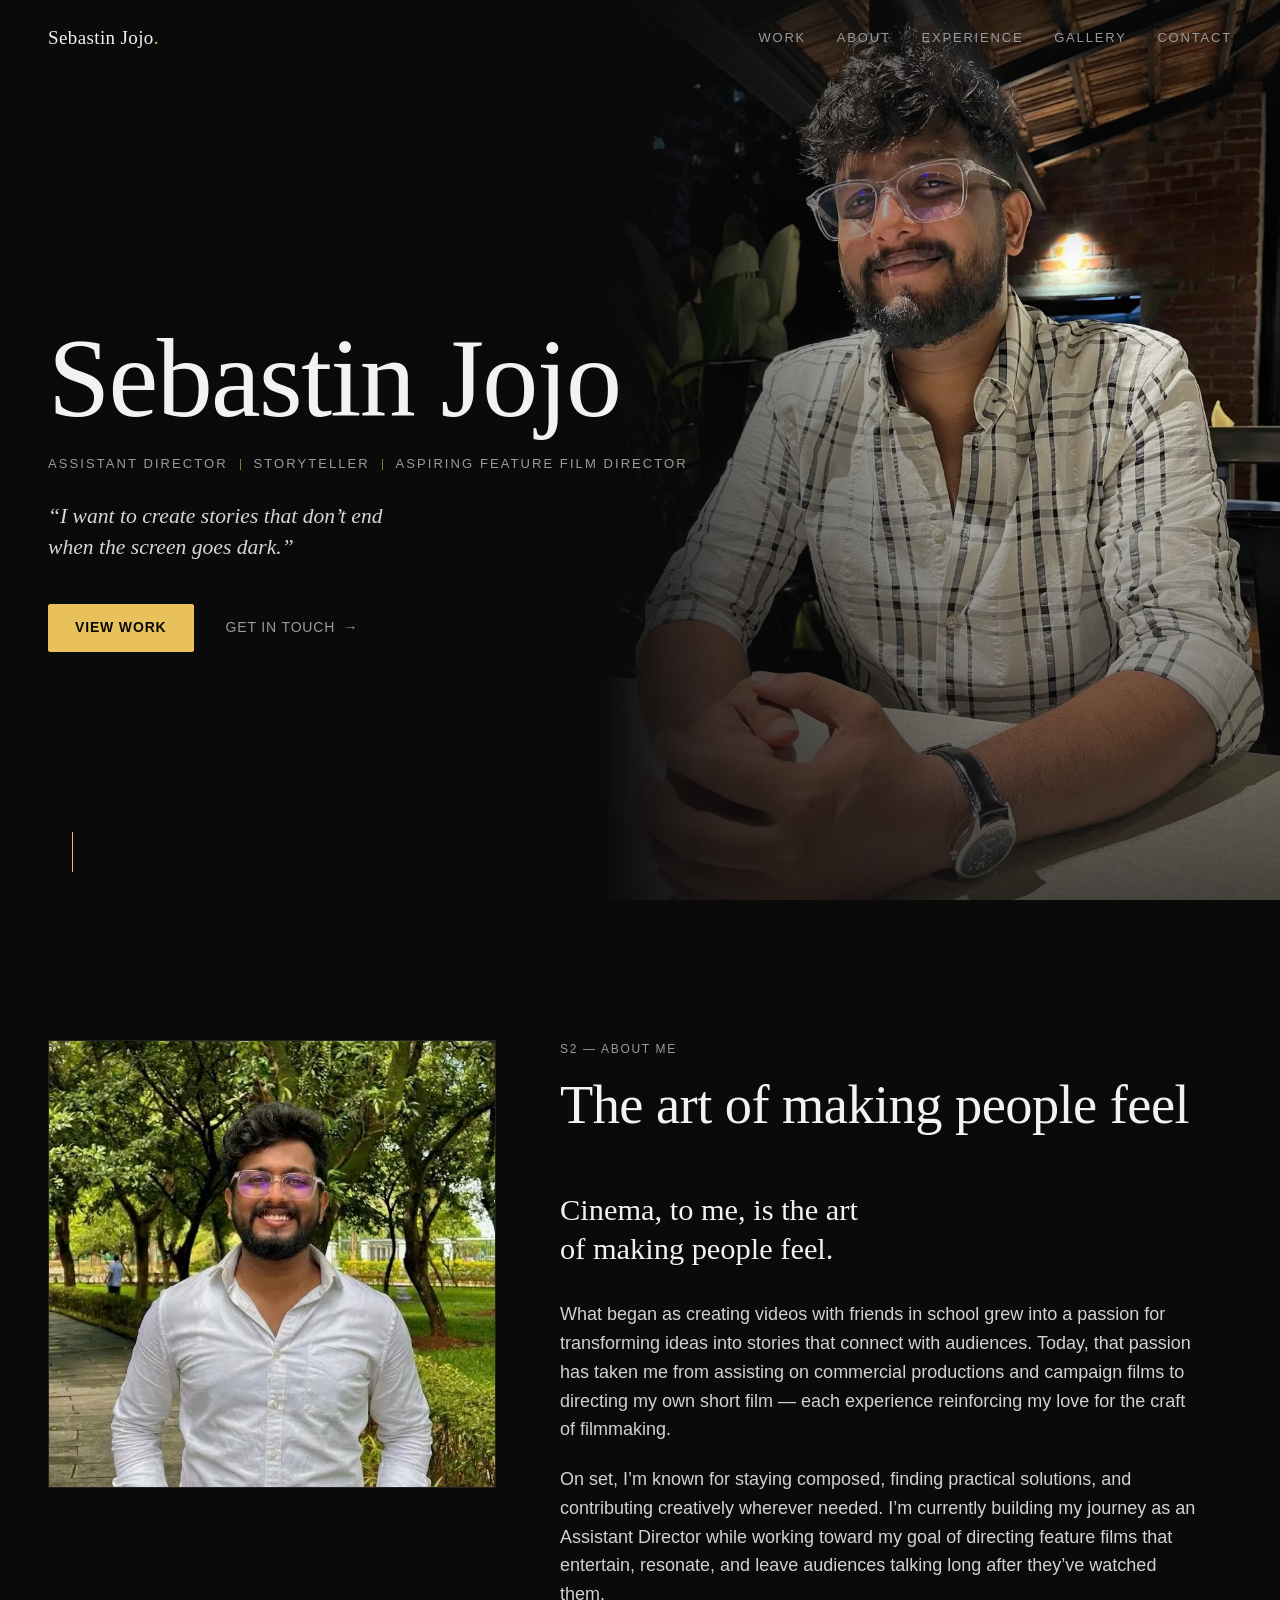
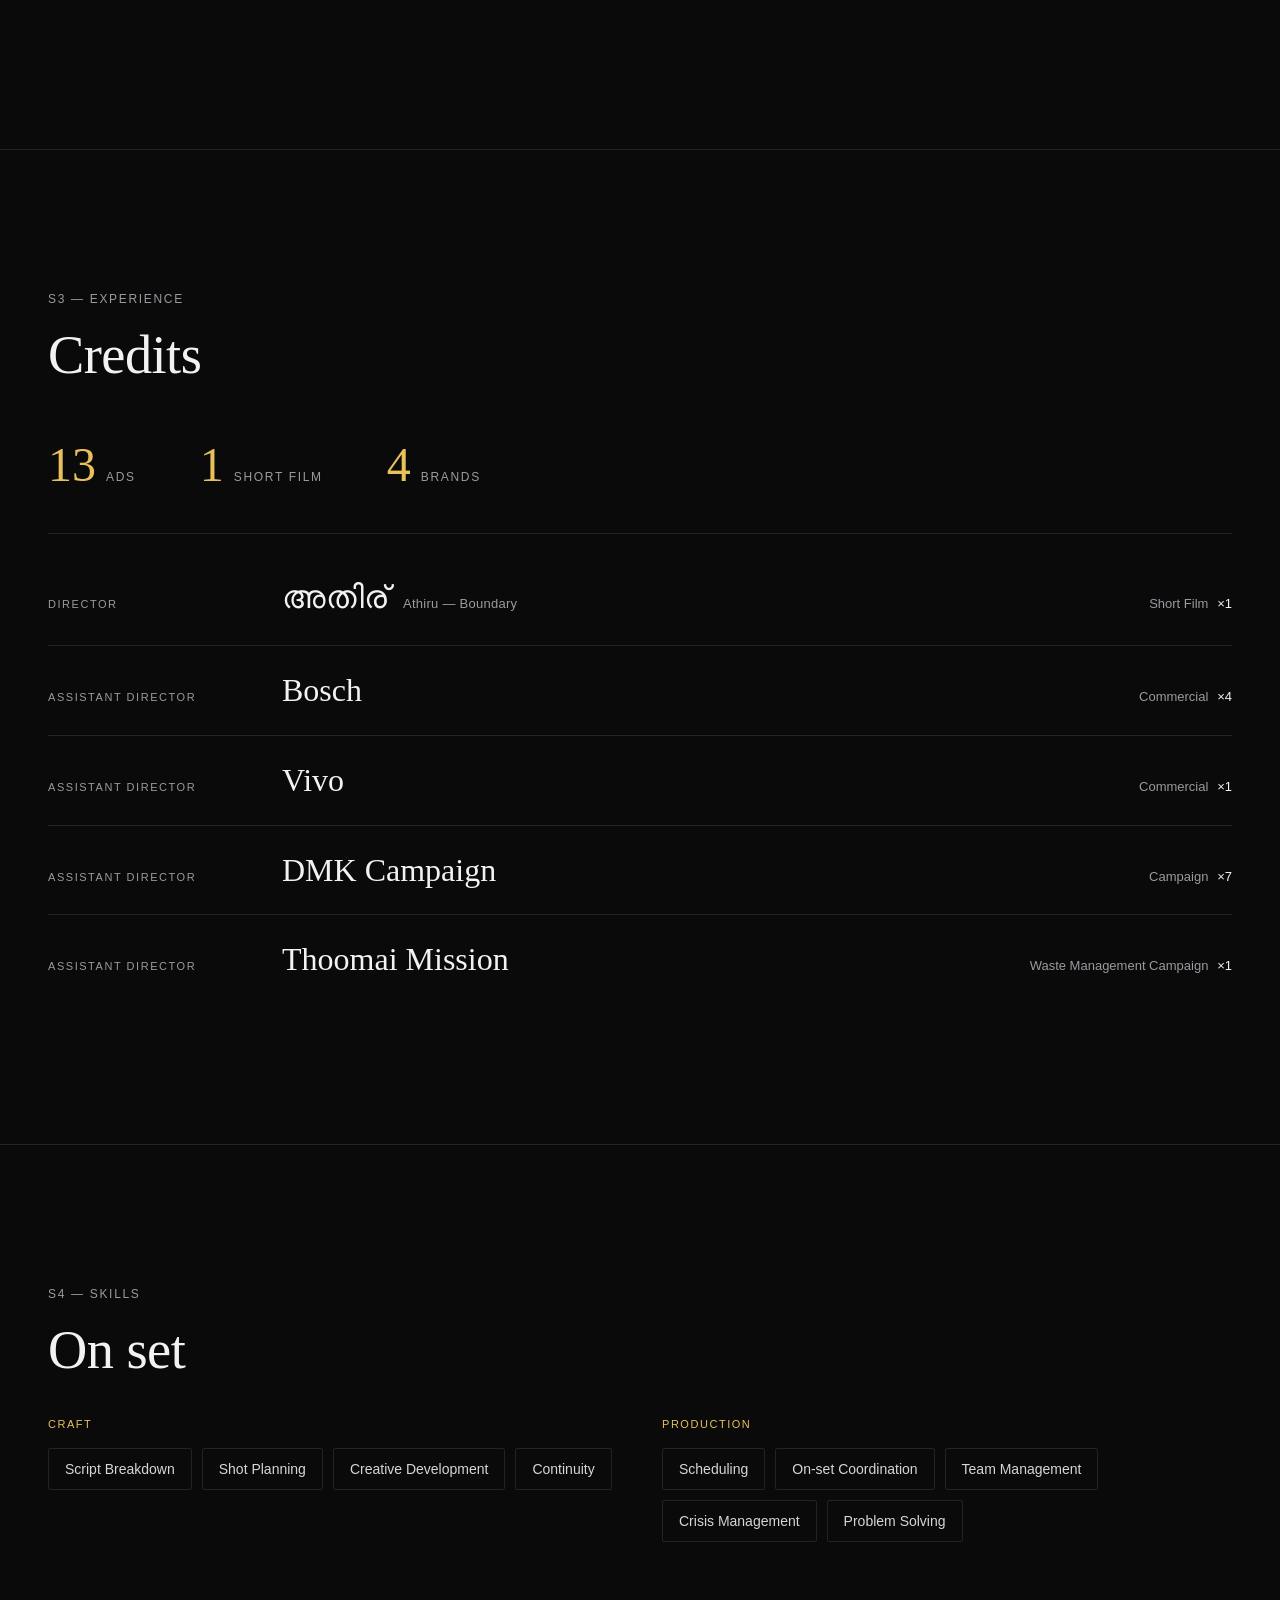
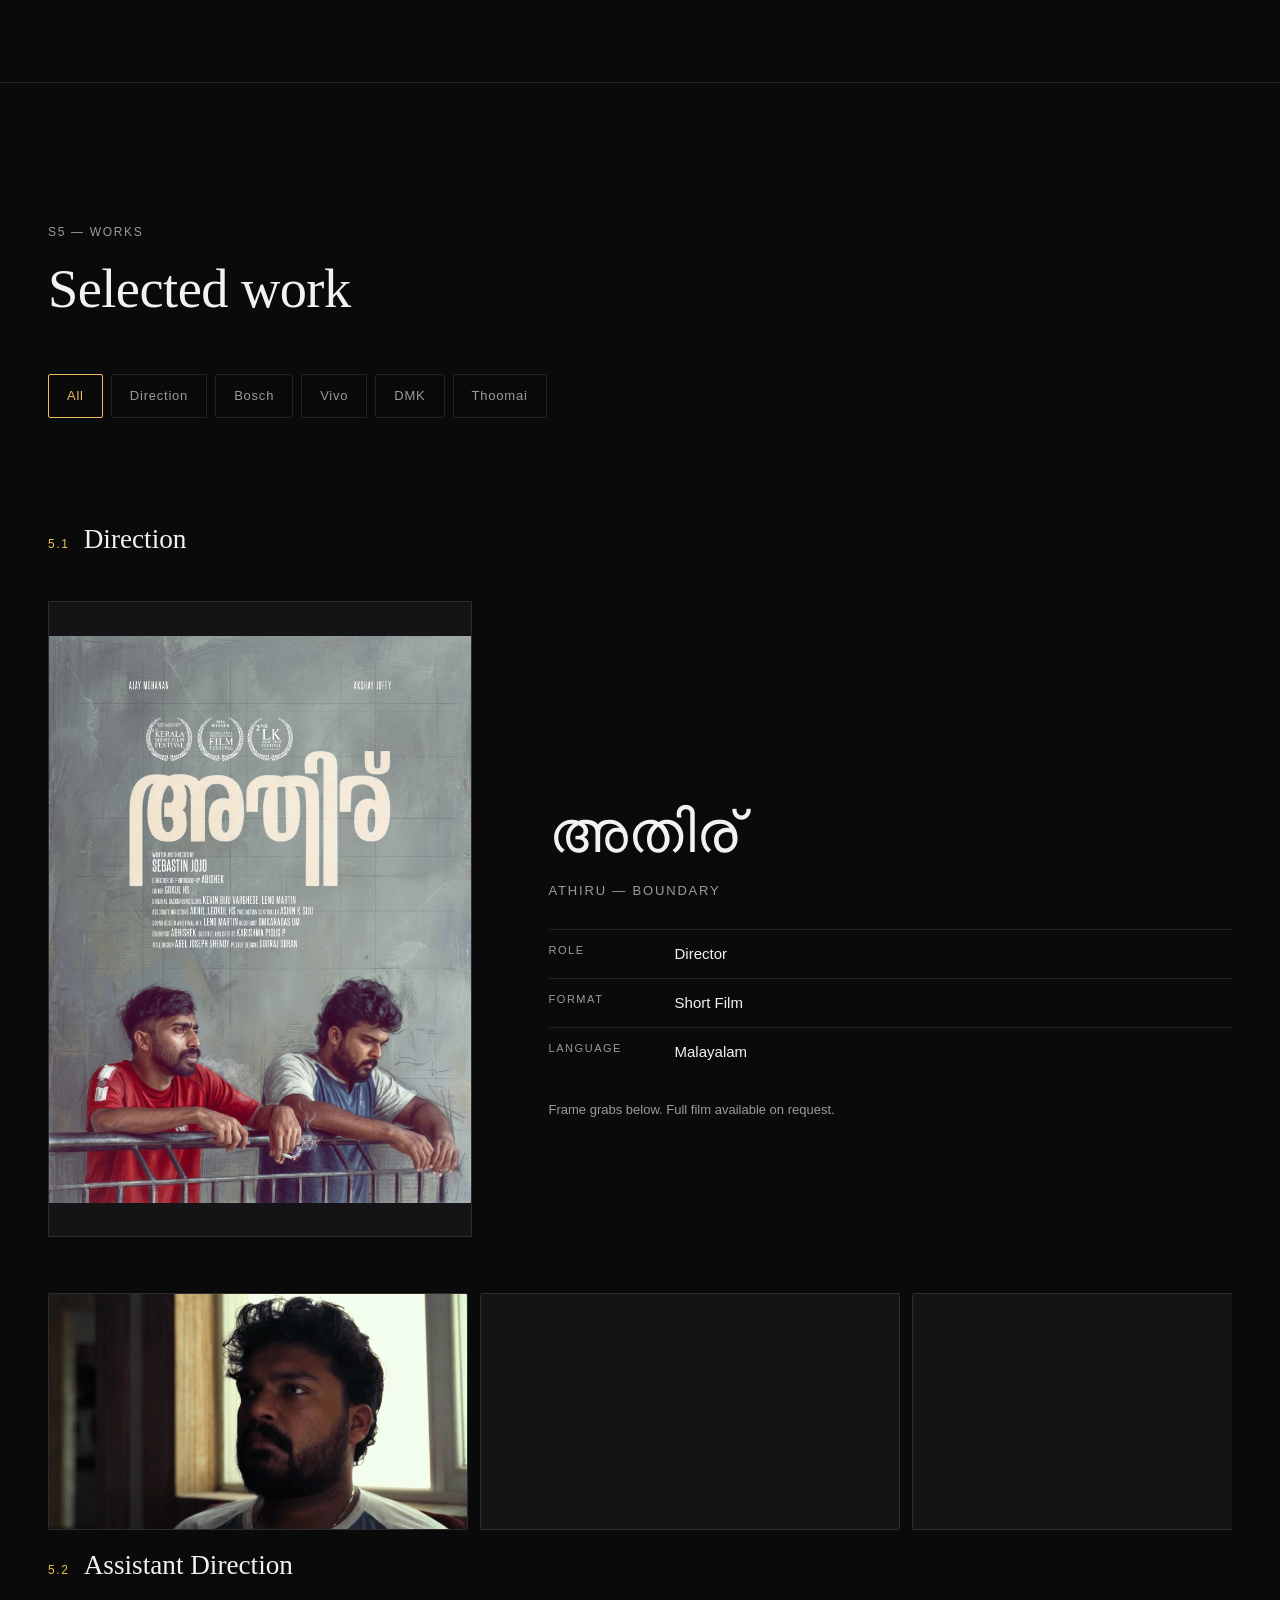
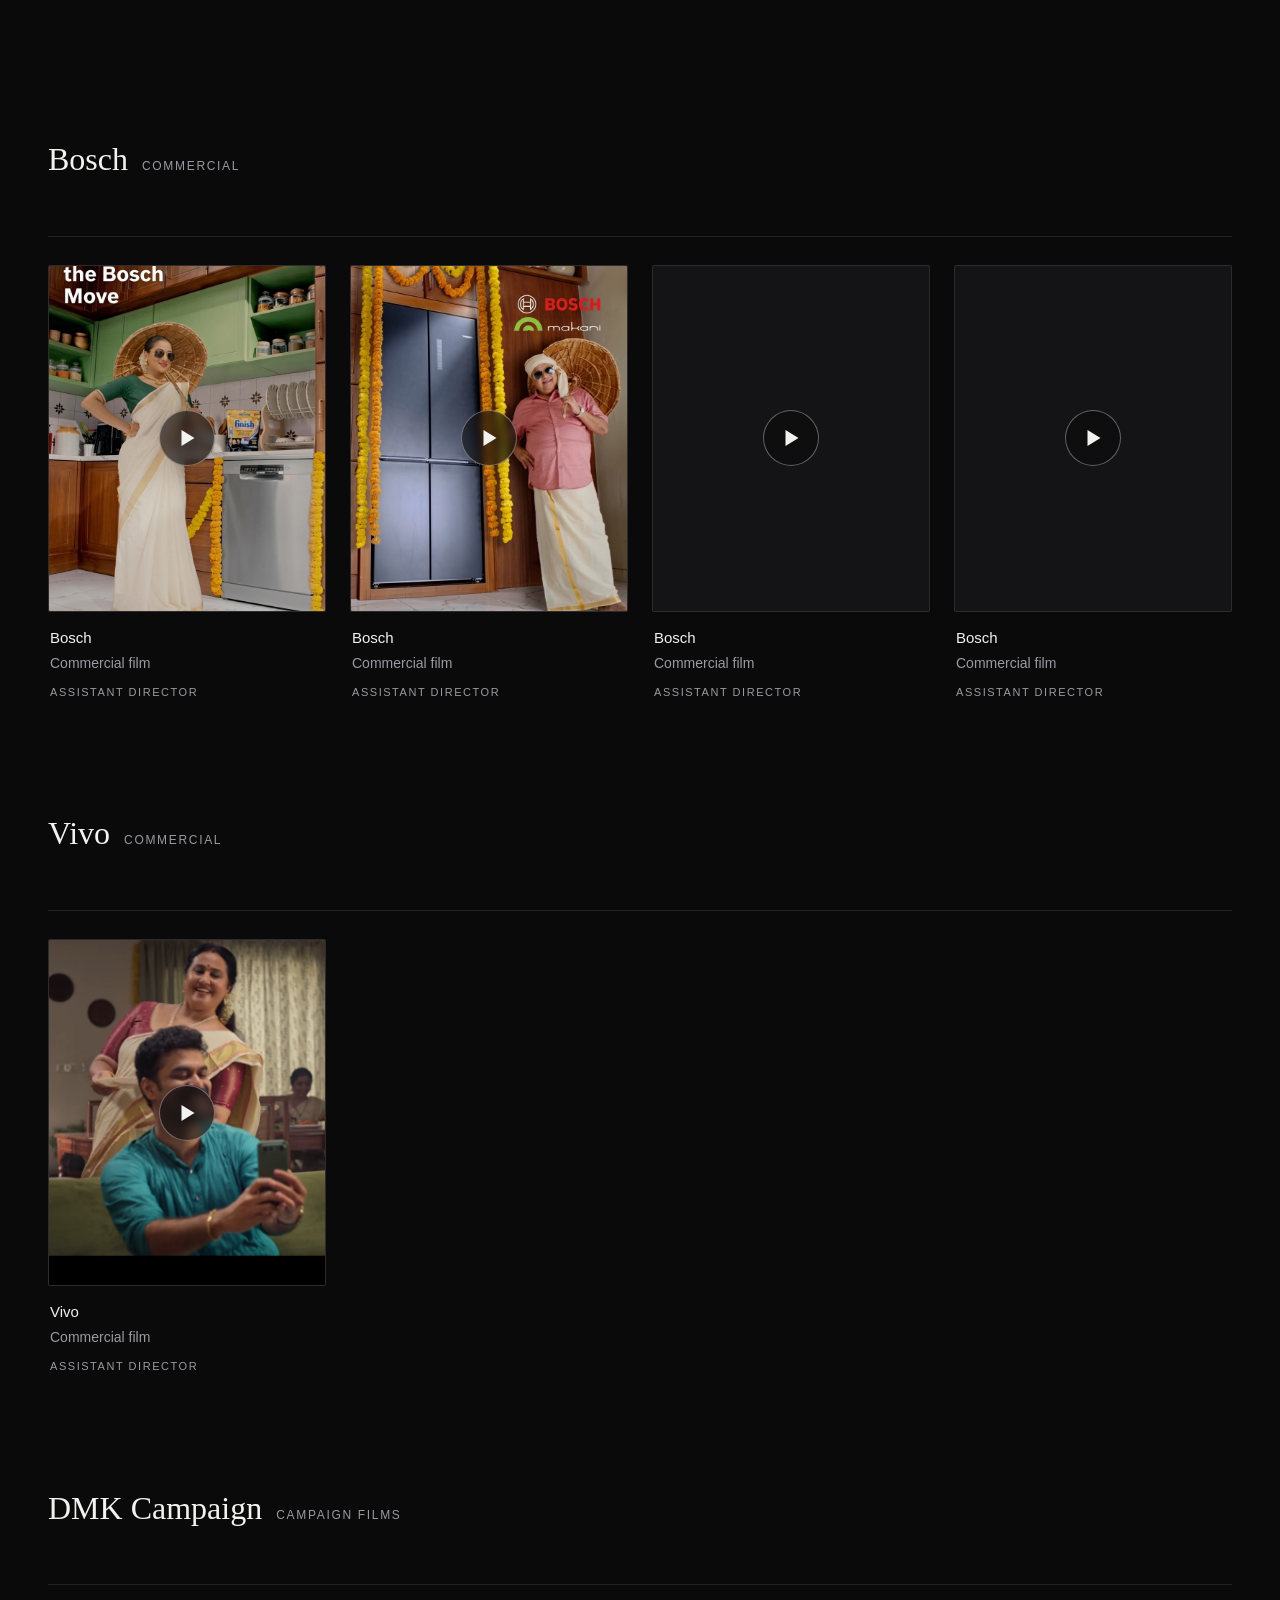
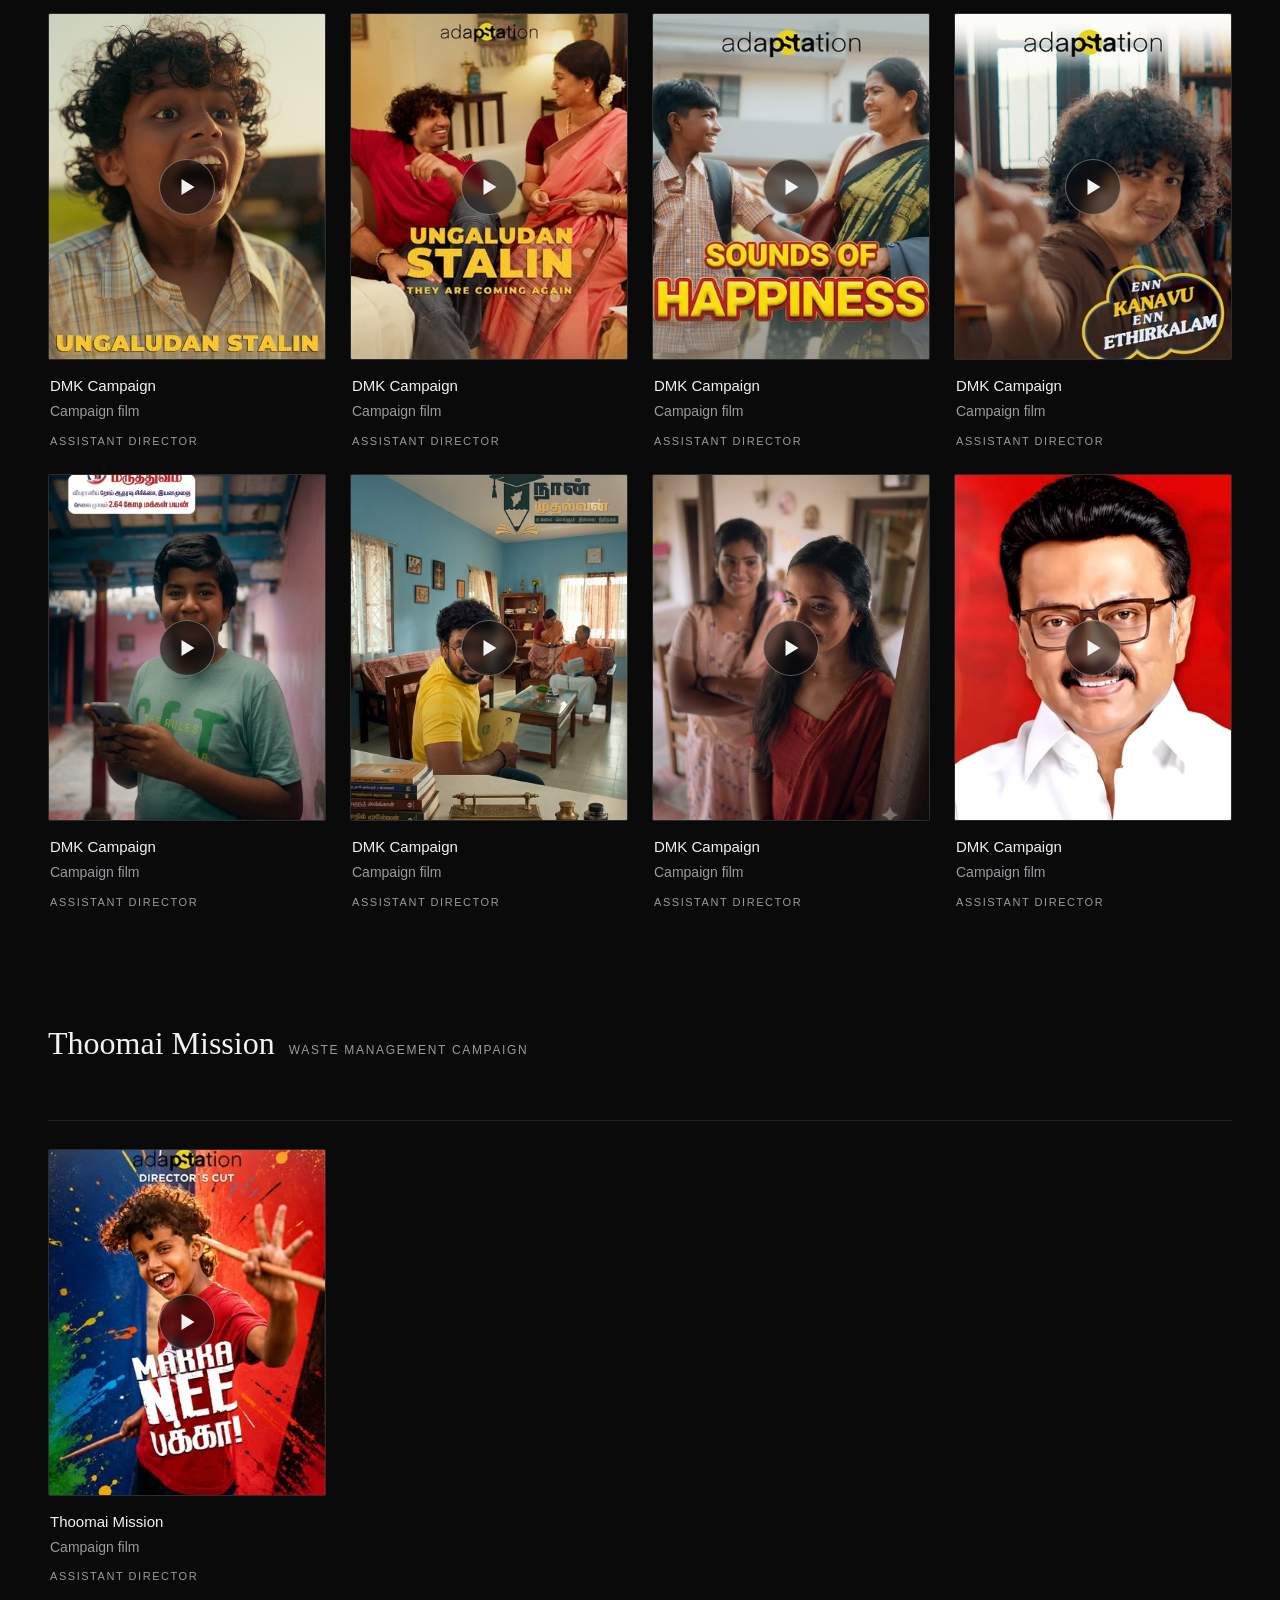
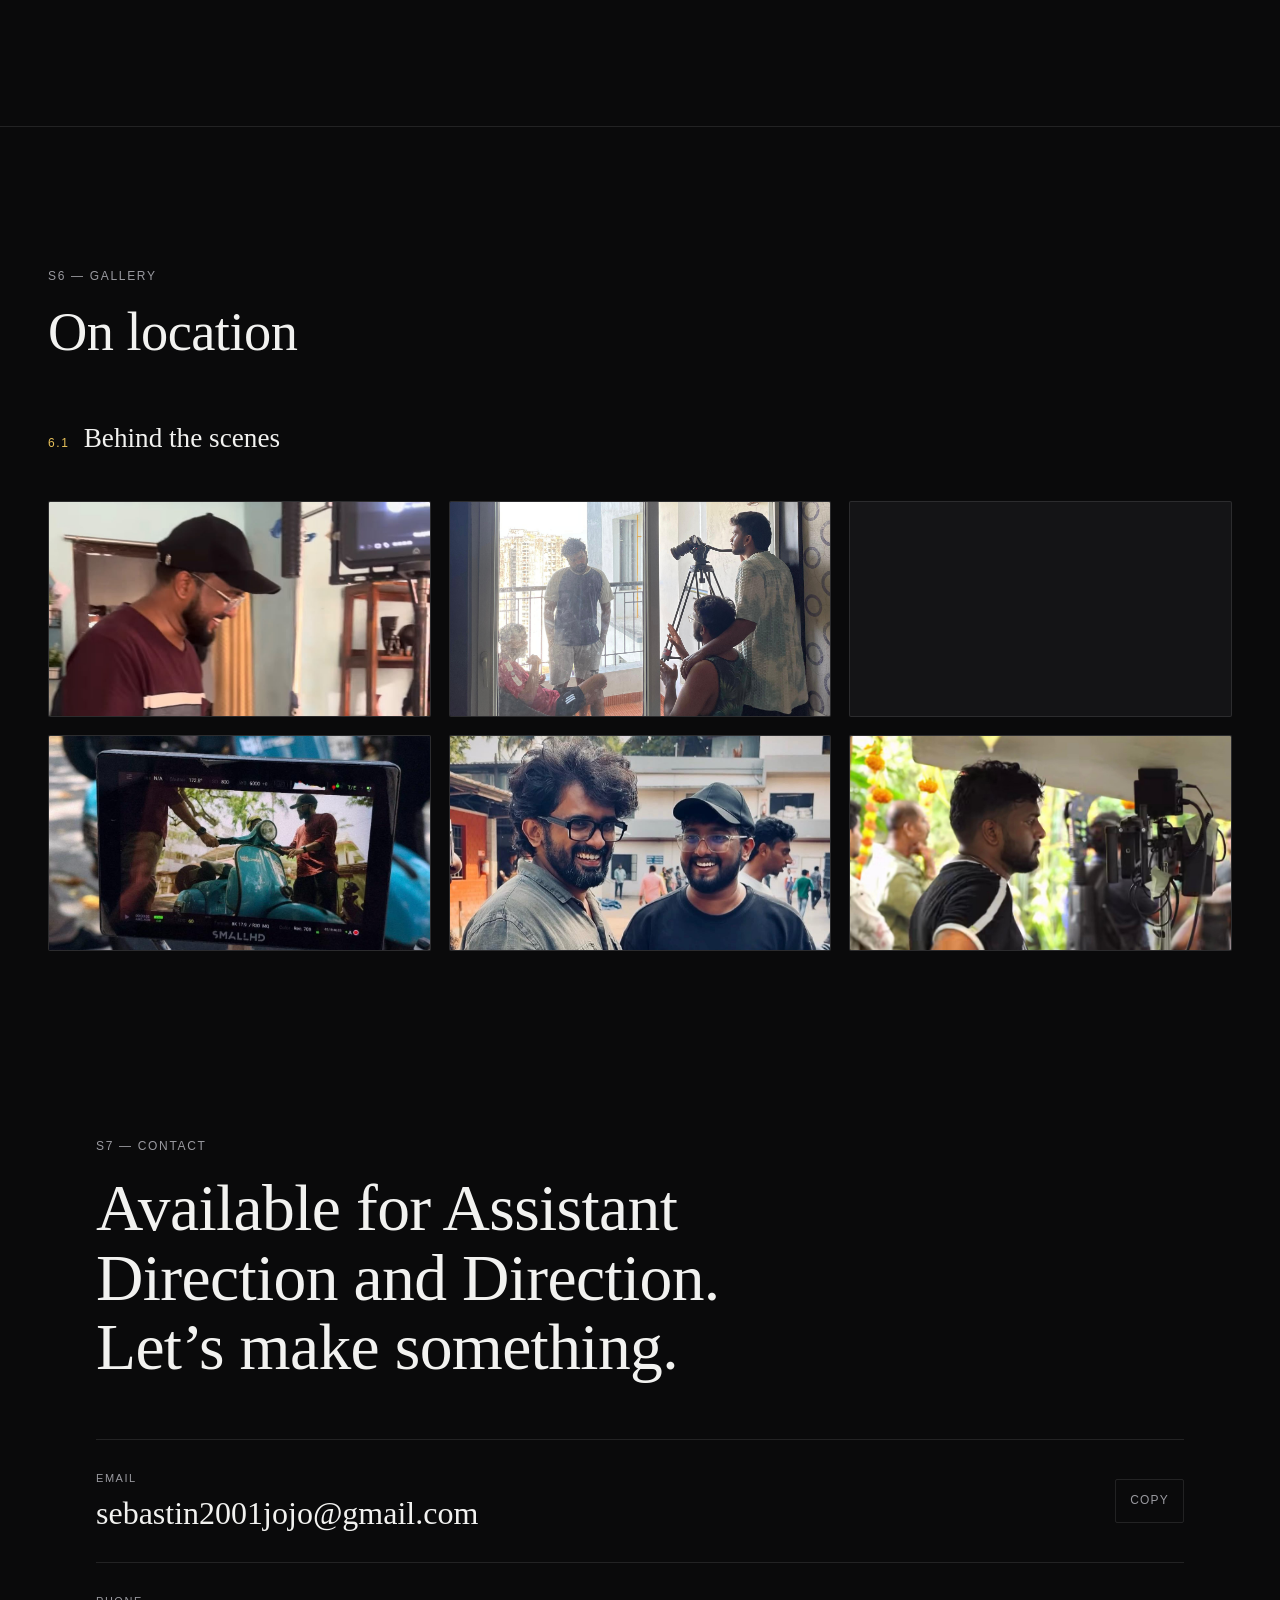
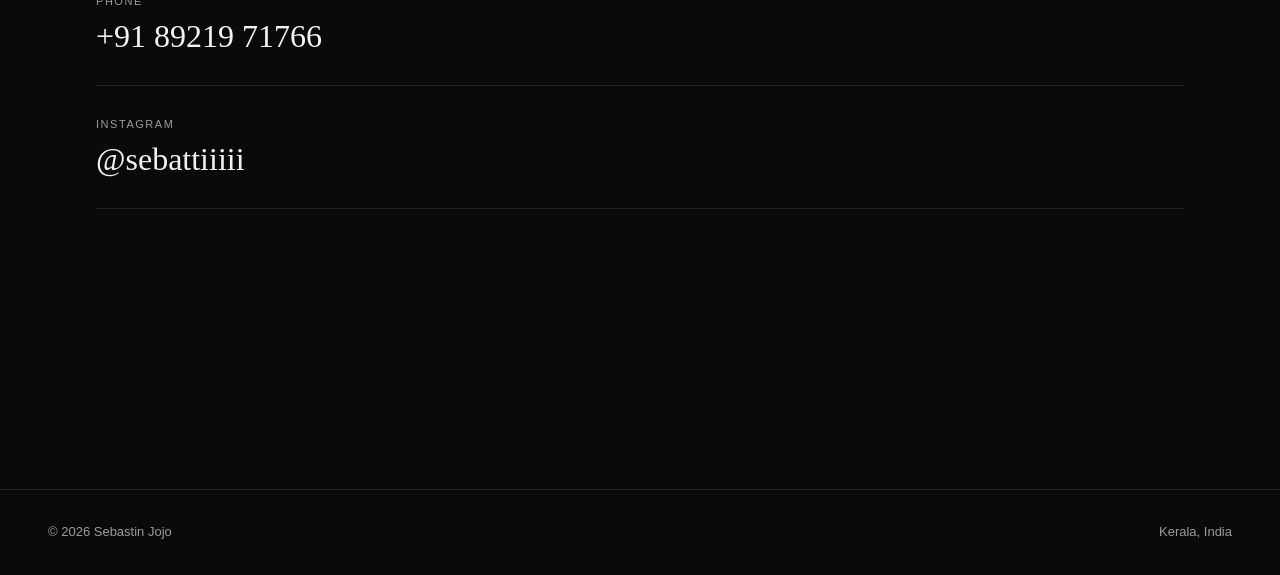
==== commit 55840d0b: "Second commit" ====
--- a/index.html
+++ b/index.html
@@ -538,7 +538,7 @@
              data-lightbox="video" data-platform="instagram" data-id="Dbatiwgse2q"
              data-title="Bosch — commercial film">
             <span class="work-card__media">
-              <img src="assets/img/bosch/bosch4.jpeg" width="1100" height="1350"
+              <img src="assets/img/bosch/Bosch4.jpeg" width="1100" height="1350"
                    loading="lazy" decoding="async" alt="Still from a Bosch commercial film">
               <span class="work-card__play" aria-hidden="true"></span>
             </span>
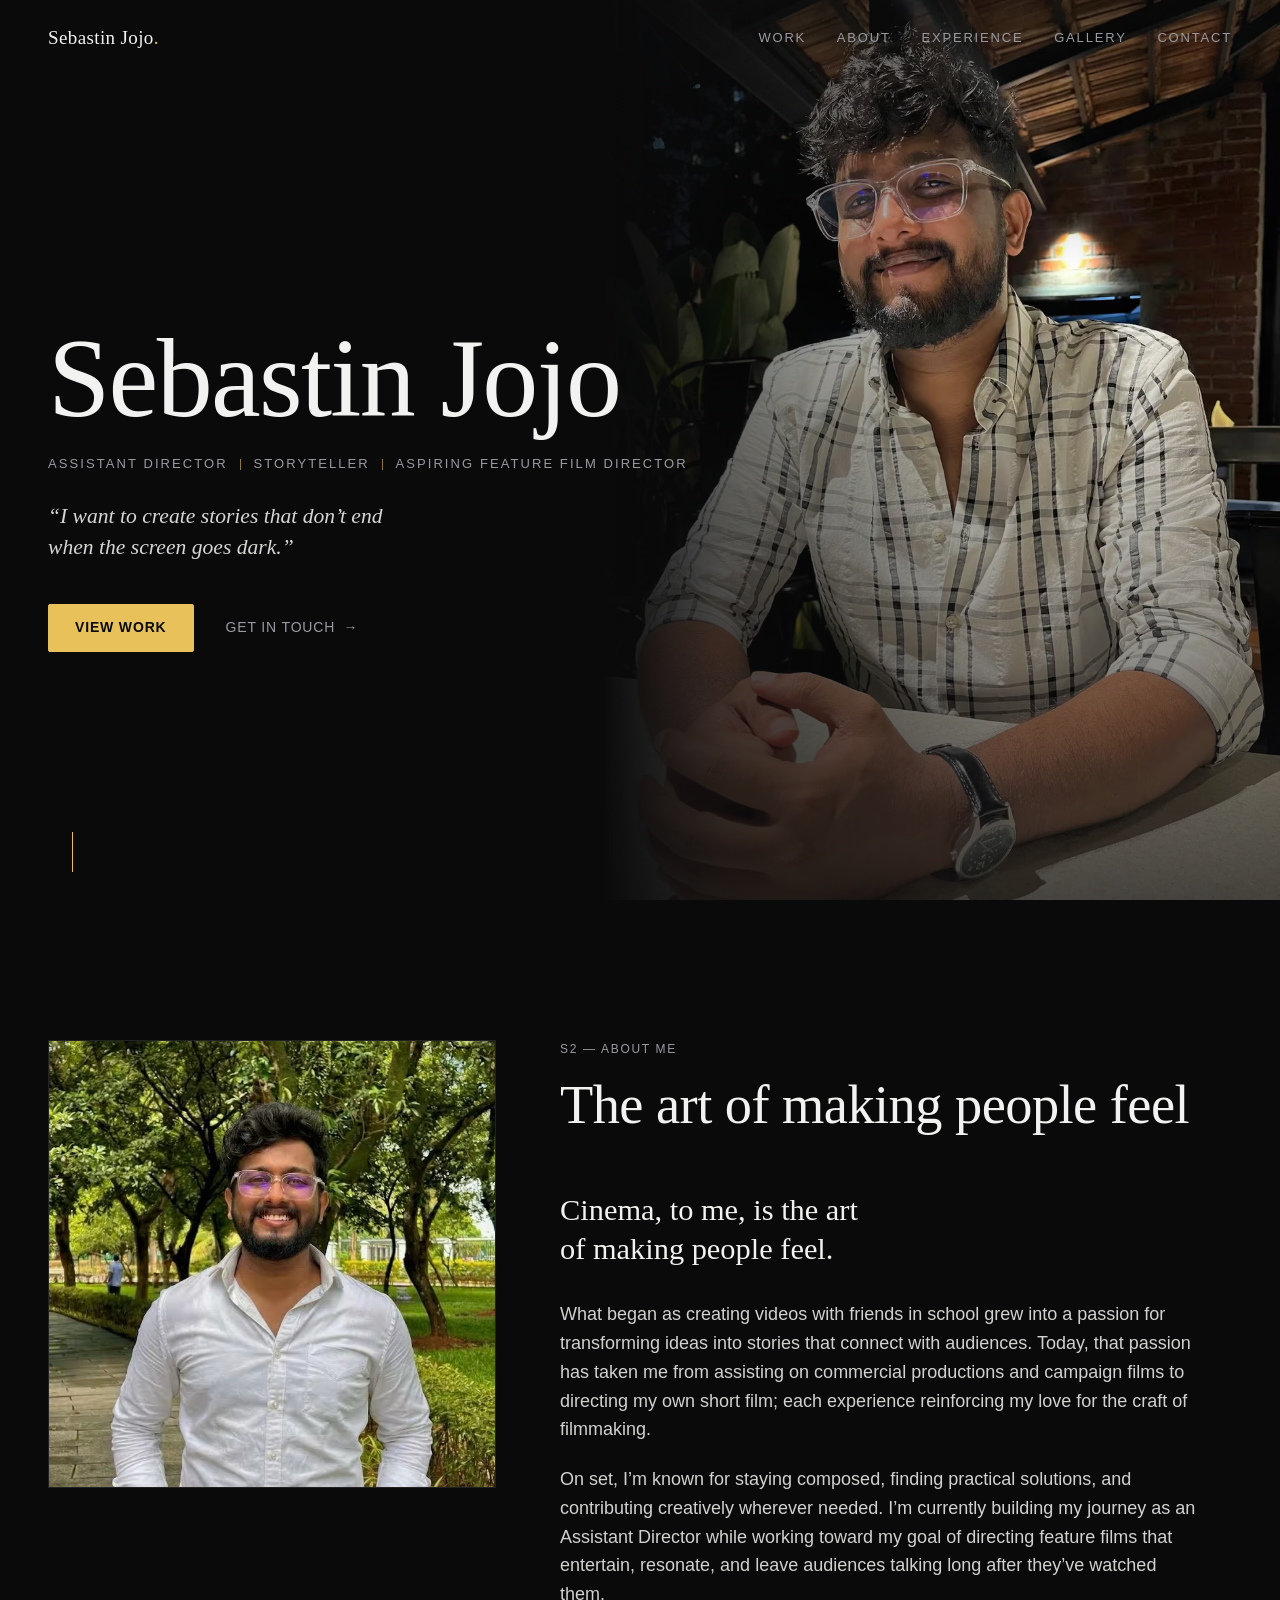
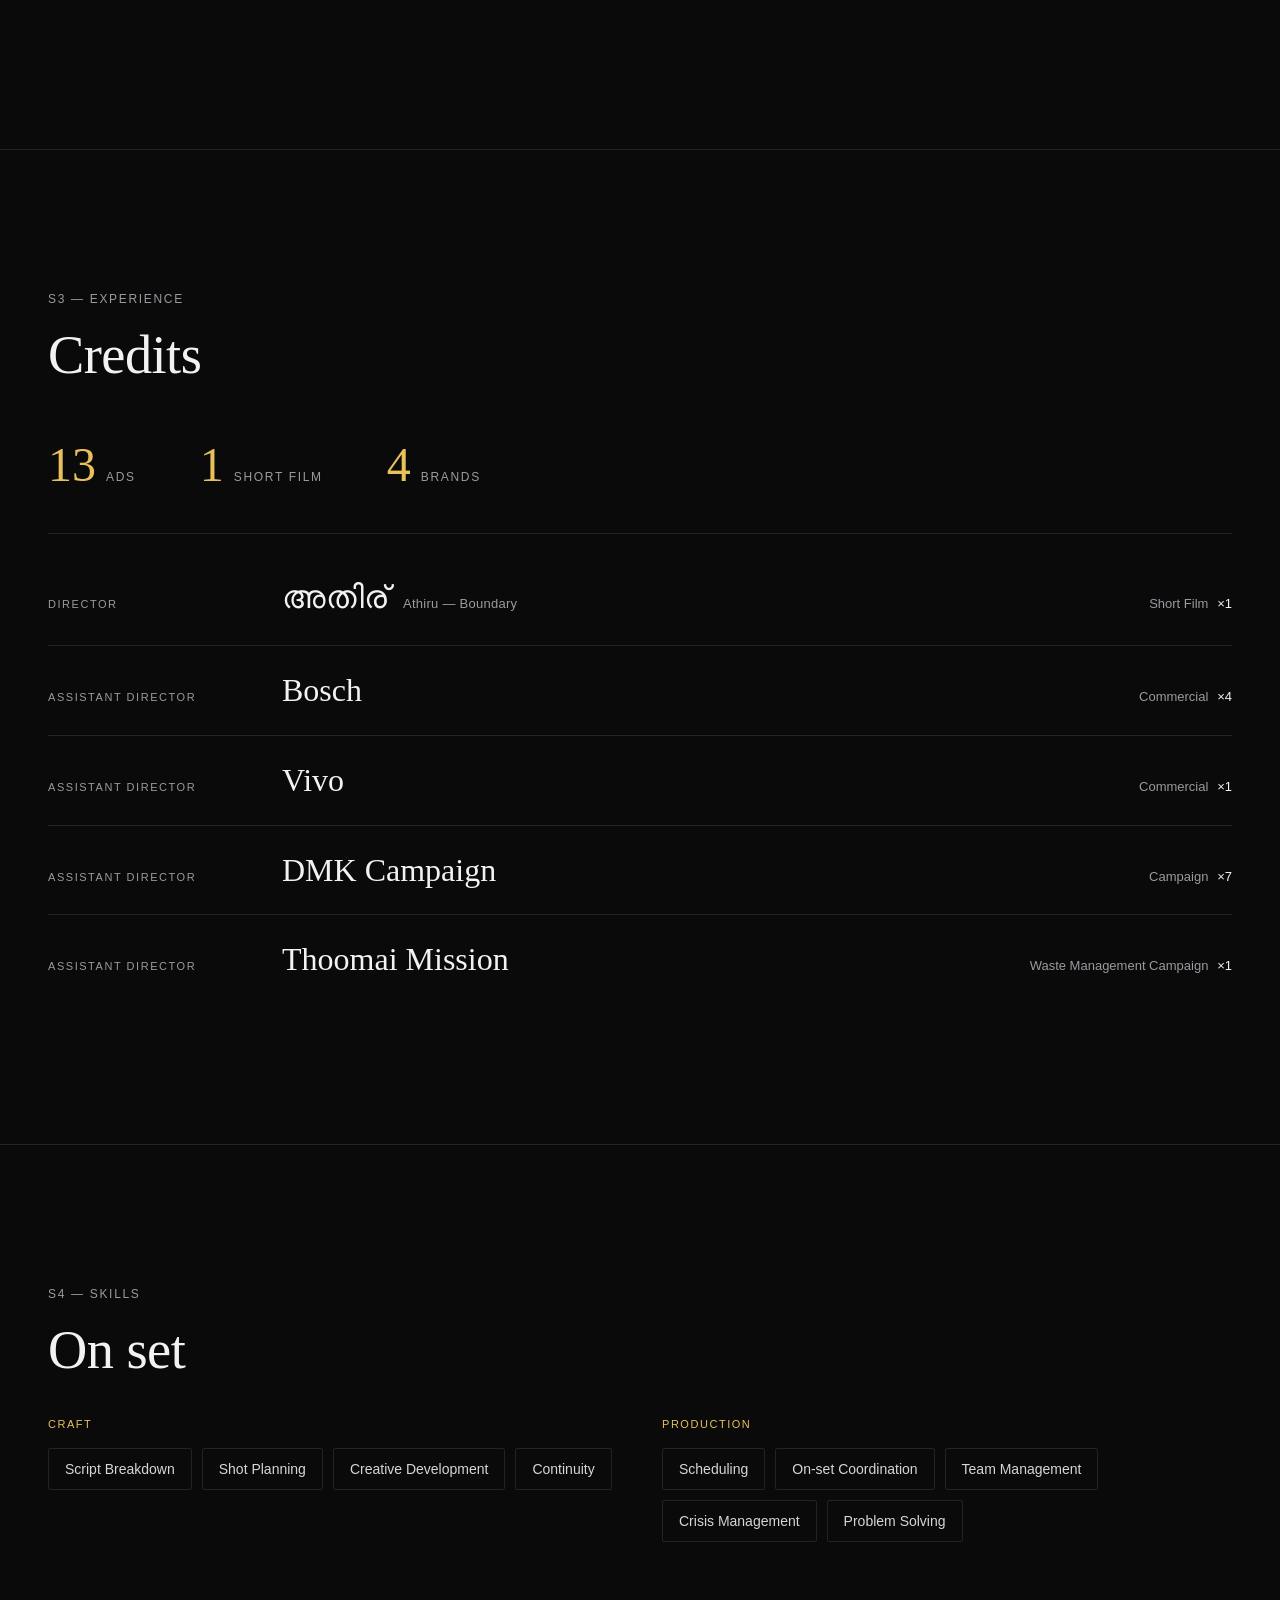
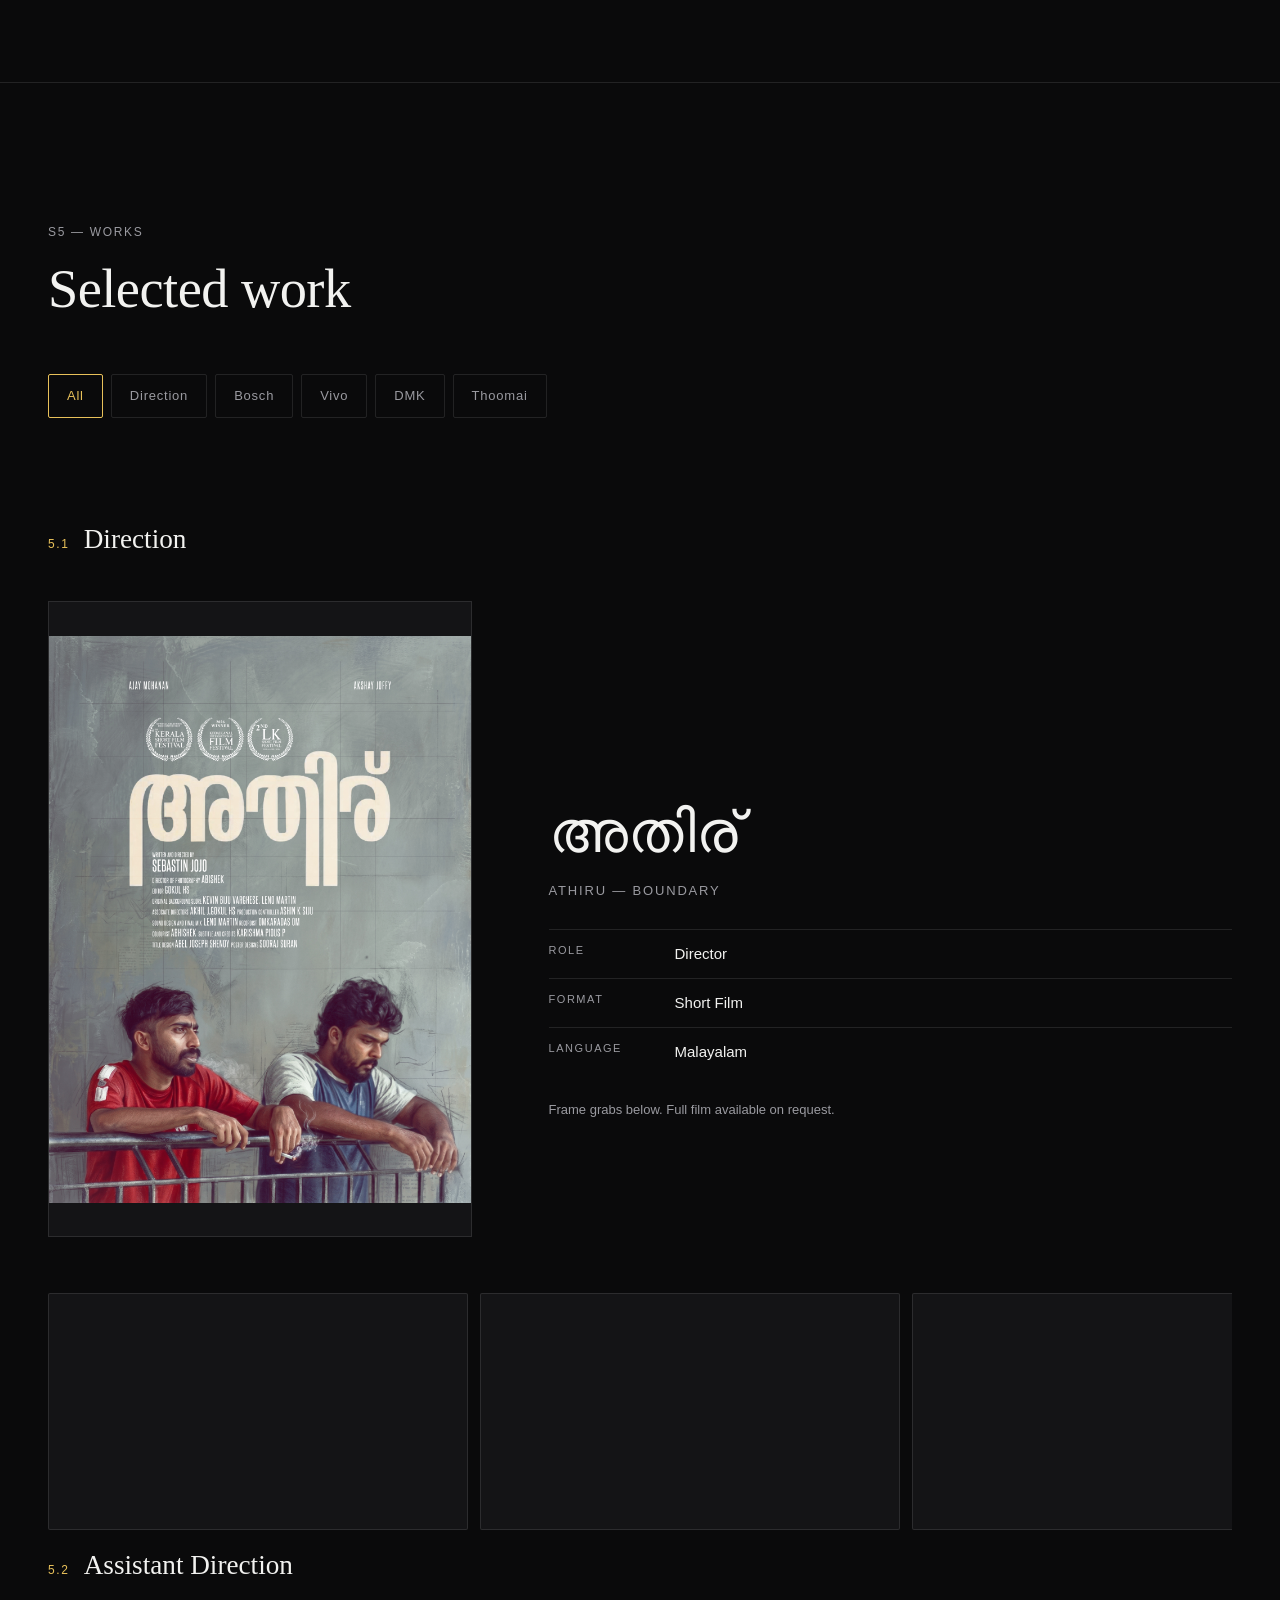
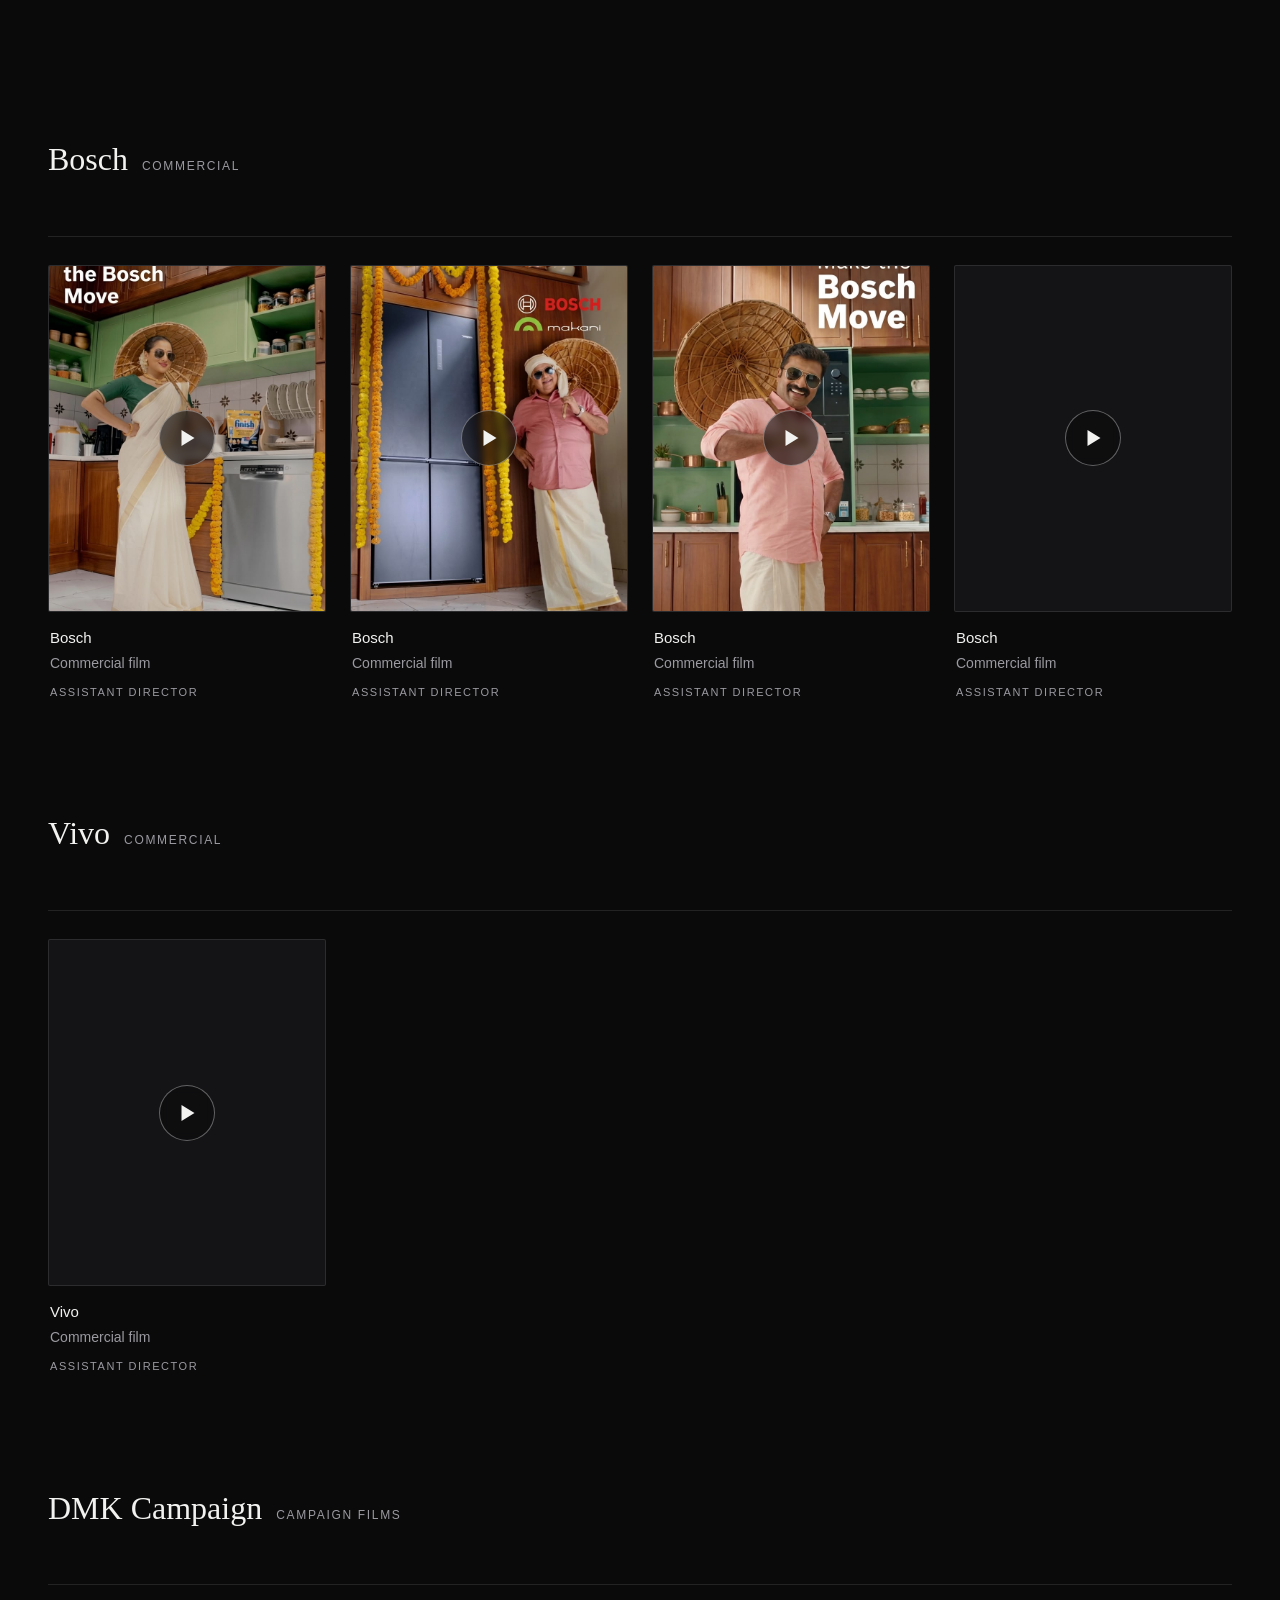
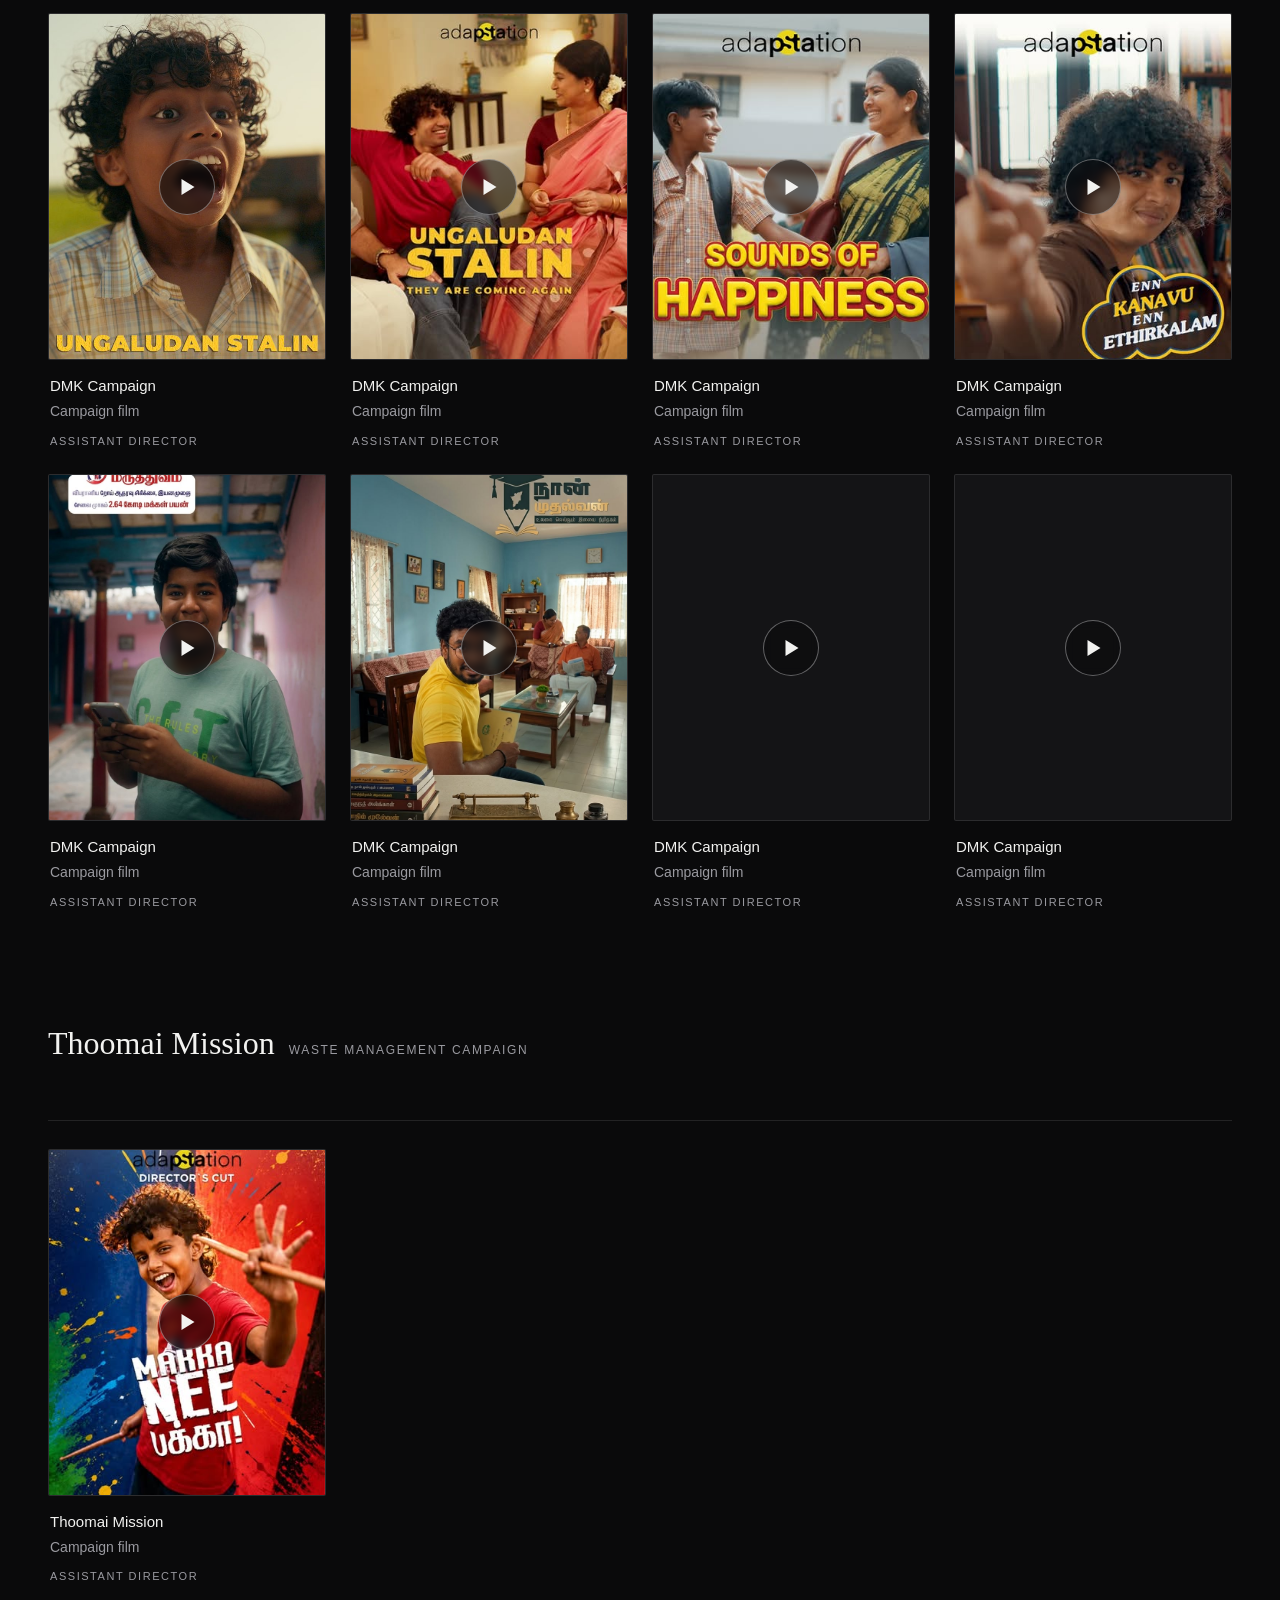
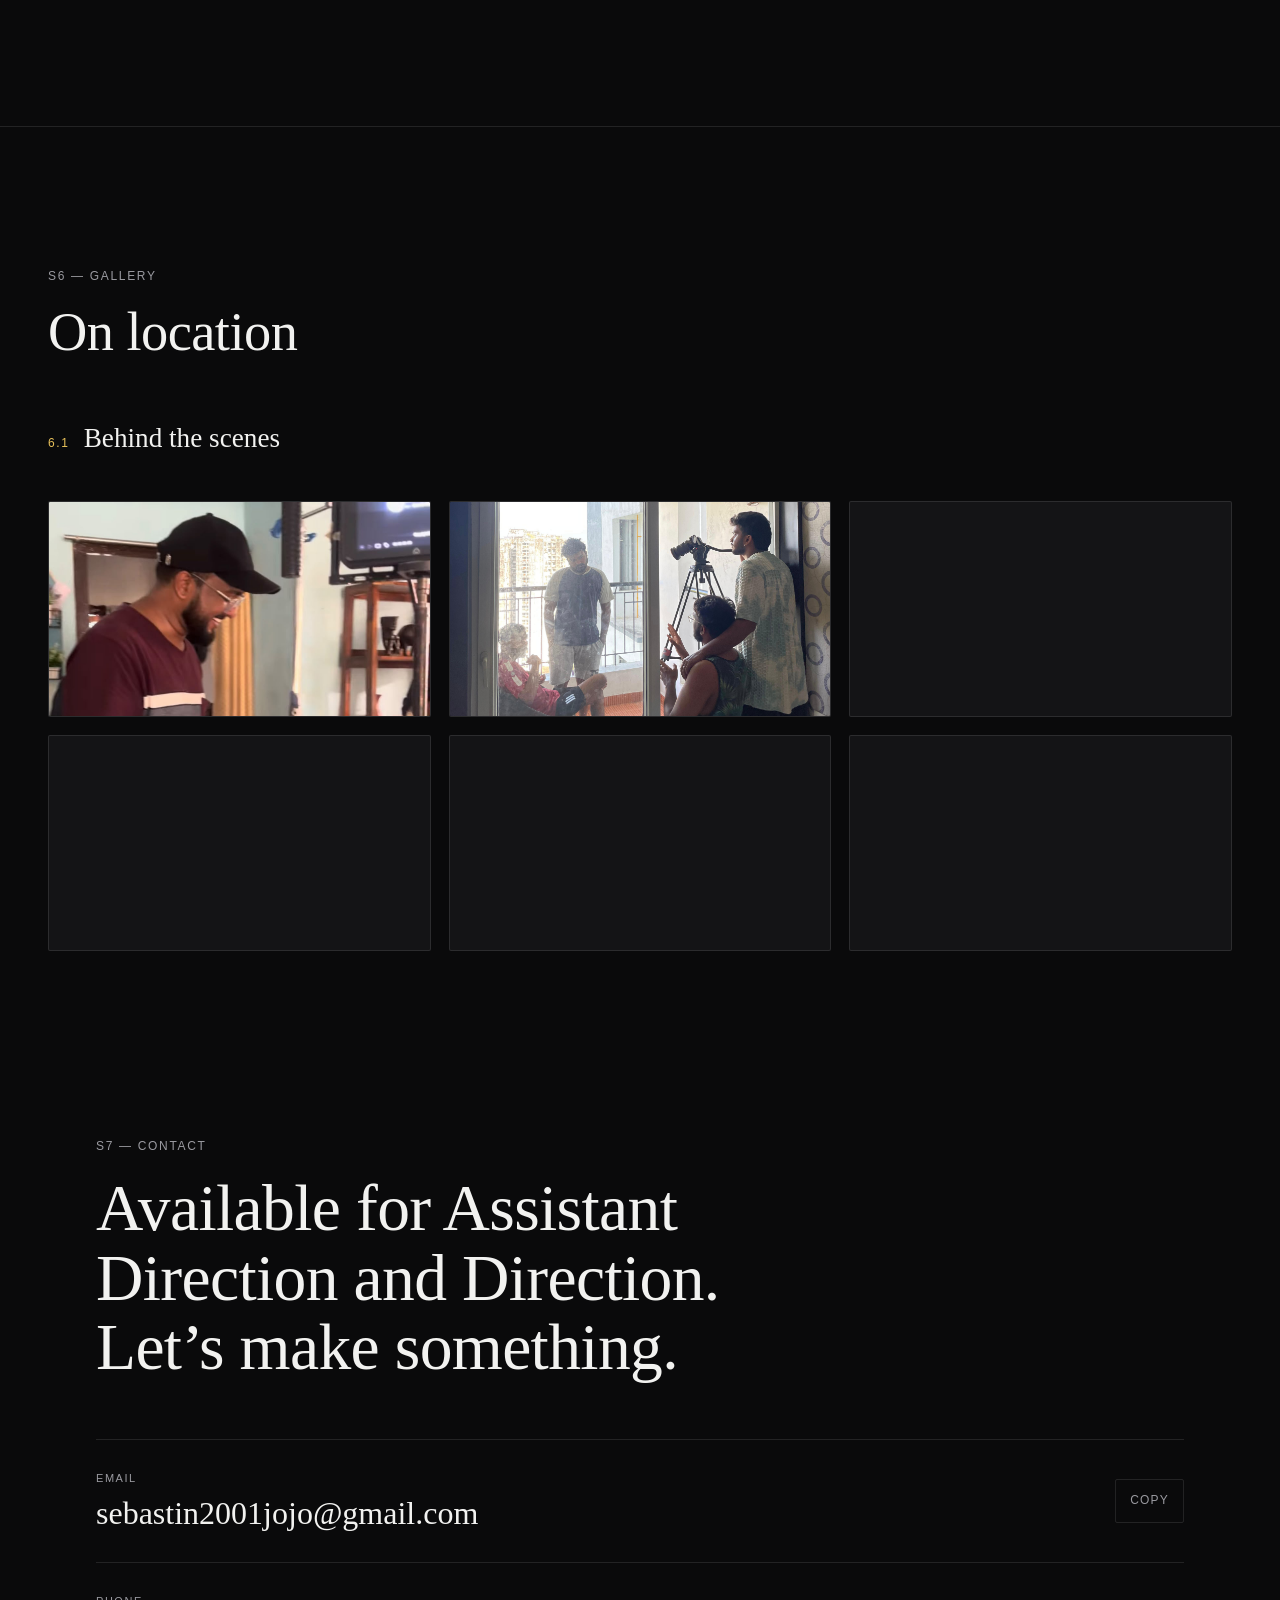
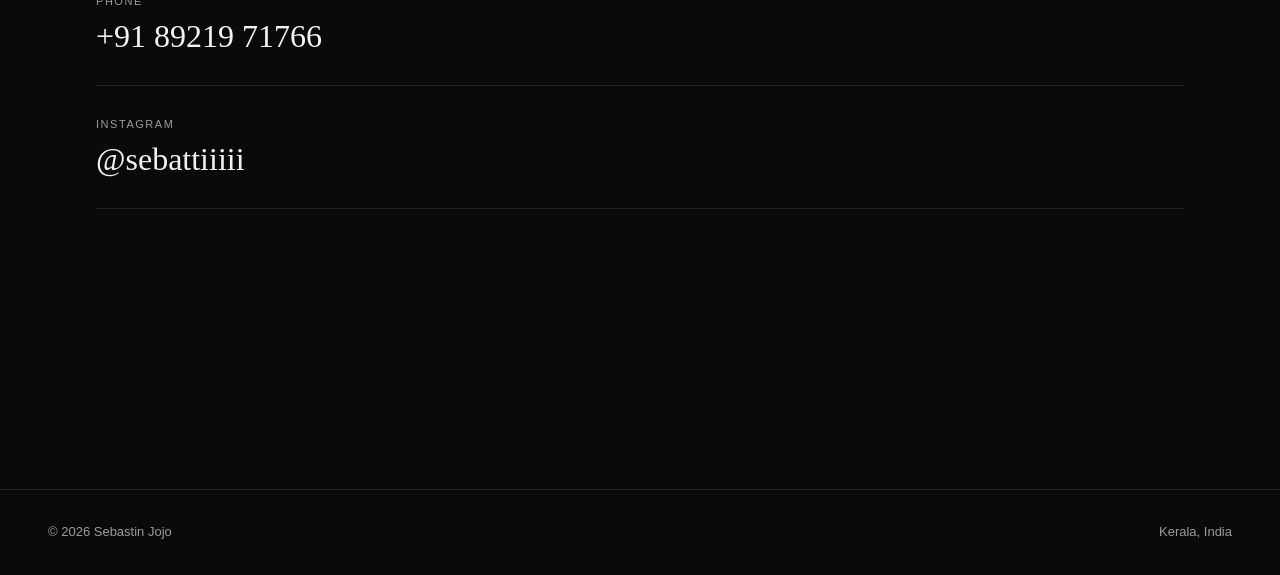
==== commit 20231a24: "String "-" removed" ====
--- a/index.html
+++ b/index.html
@@ -276,7 +276,7 @@
       <h2 class="section__title reveal" id="about-title">The art of making people feel</h2>
       <p class="about__lead reveal">Cinema, to me, is the art of making people feel.</p>
       <div class="prose reveal">
-        <p>What began as creating videos with friends in school grew into a passion for transforming ideas into stories that connect with audiences. Today, that passion has taken me from assisting on commercial productions and campaign films to directing my own short film &mdash; each experience reinforcing my love for the craft of filmmaking.</p>
+        <p>What began as creating videos with friends in school grew into a passion for transforming ideas into stories that connect with audiences. Today, that passion has taken me from assisting on commercial productions and campaign films to directing my own short film; each experience reinforcing my love for the craft of filmmaking.</p>
         <p>On set, I&rsquo;m known for staying composed, finding practical solutions, and contributing creatively wherever needed. I&rsquo;m currently building my journey as an Assistant Director while working toward my goal of directing feature films that entertain, resonate, and leave audiences talking long after they&rsquo;ve watched them.</p>
       </div>
     </div>
